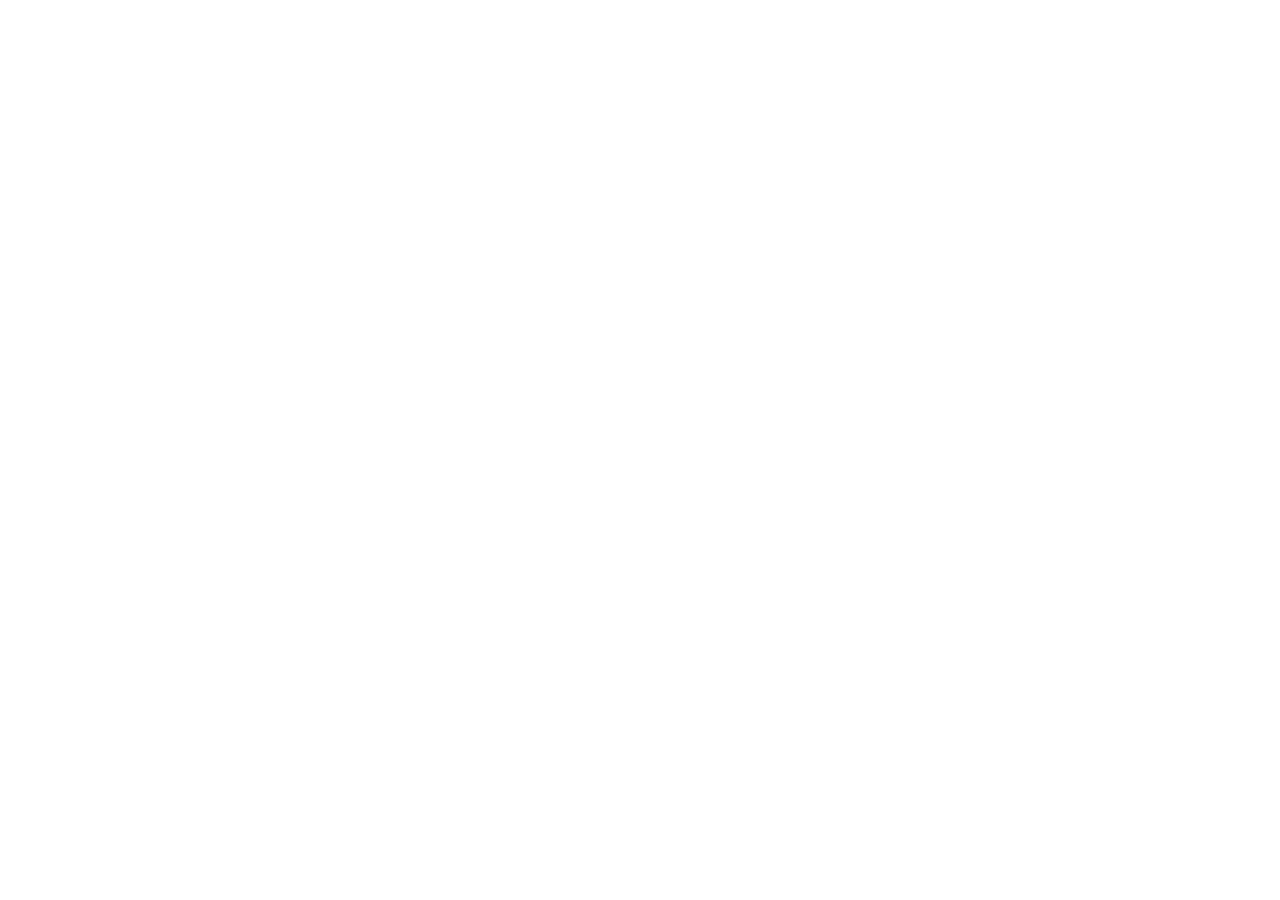
==== index.html @ ba44f921 "Initial Commit" ====
<!doctype html>
<html lang="en" class="scroll-smooth">
  <head>
    <meta charset="UTF-8" />
    <link rel="icon" type="image/svg+xml" href="/favicon.ico" />
    <meta name="viewport" content="width=device-width, initial-scale=1.0" />
    <title>Tux Studio</title>
  </head>
  <body>
    <div id="root"></div>
    <script type="module" src="/src/main.jsx"></script>
  </body>
</html>
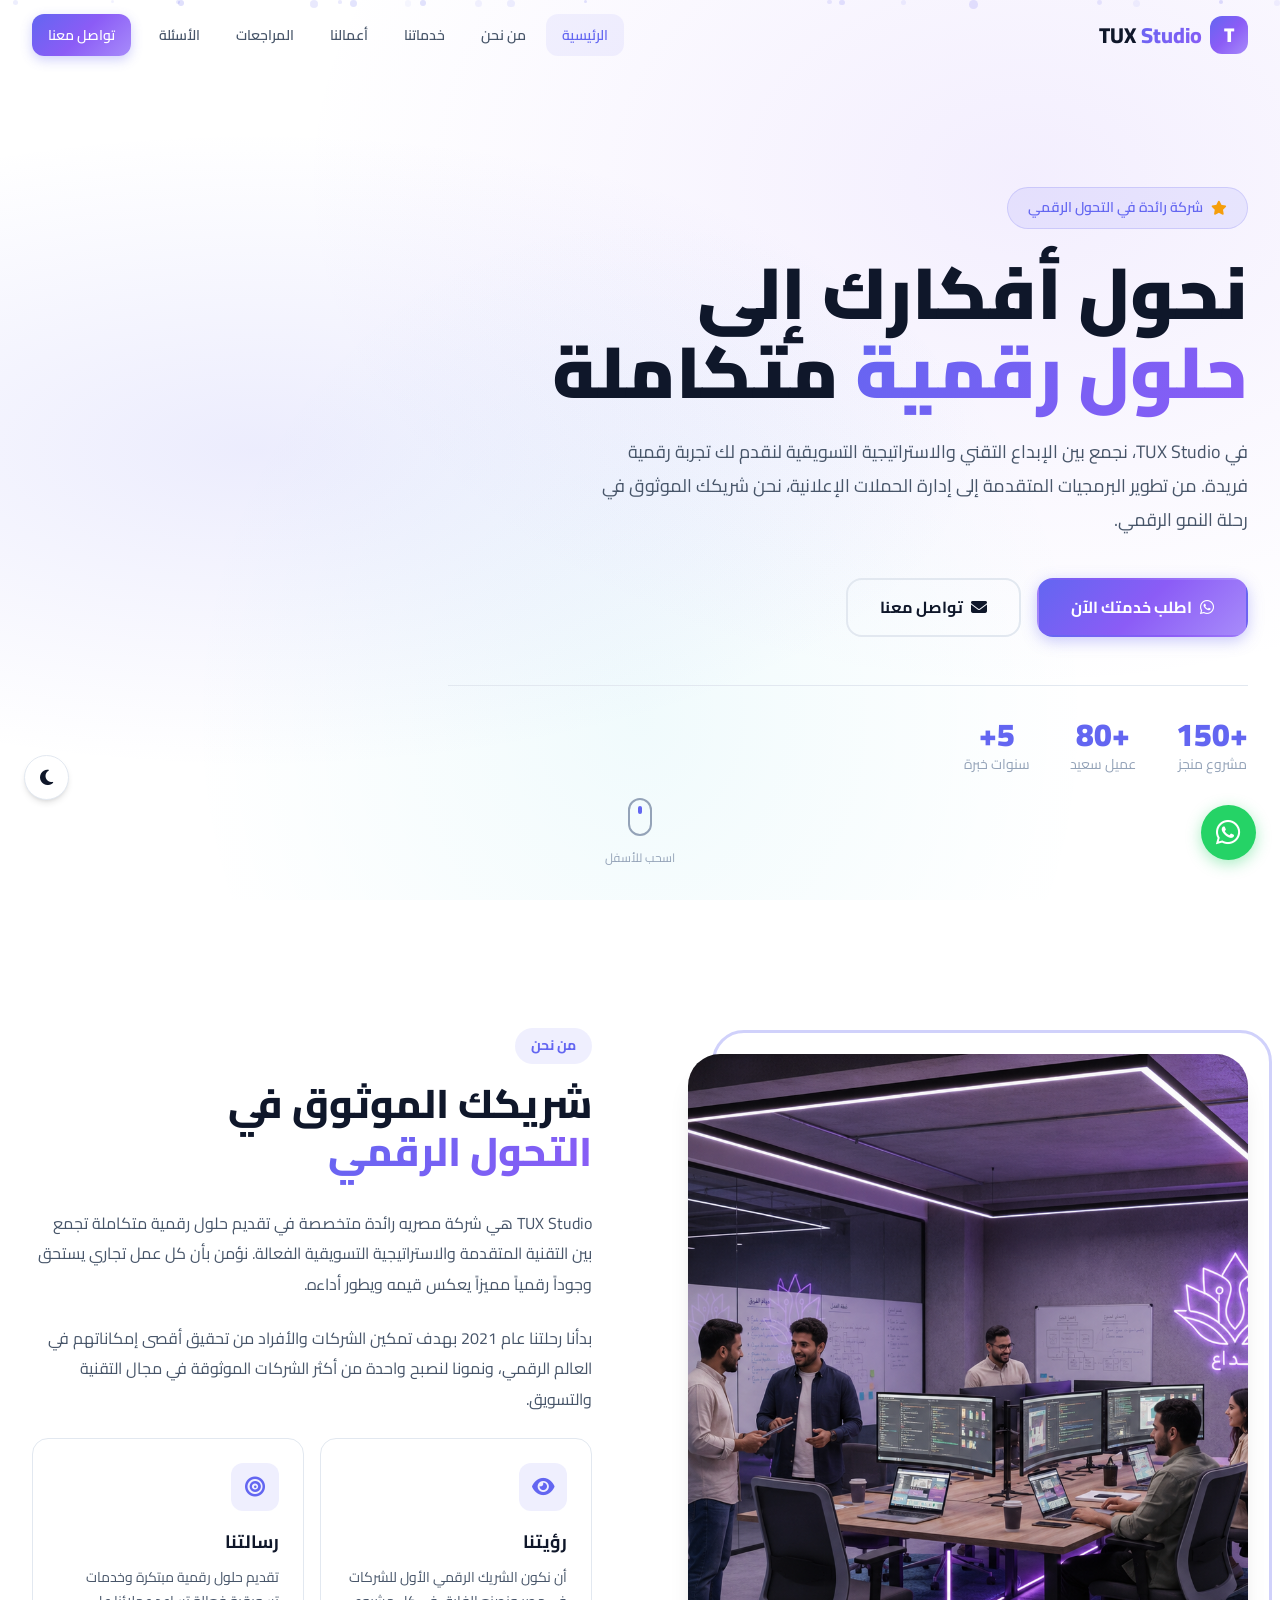
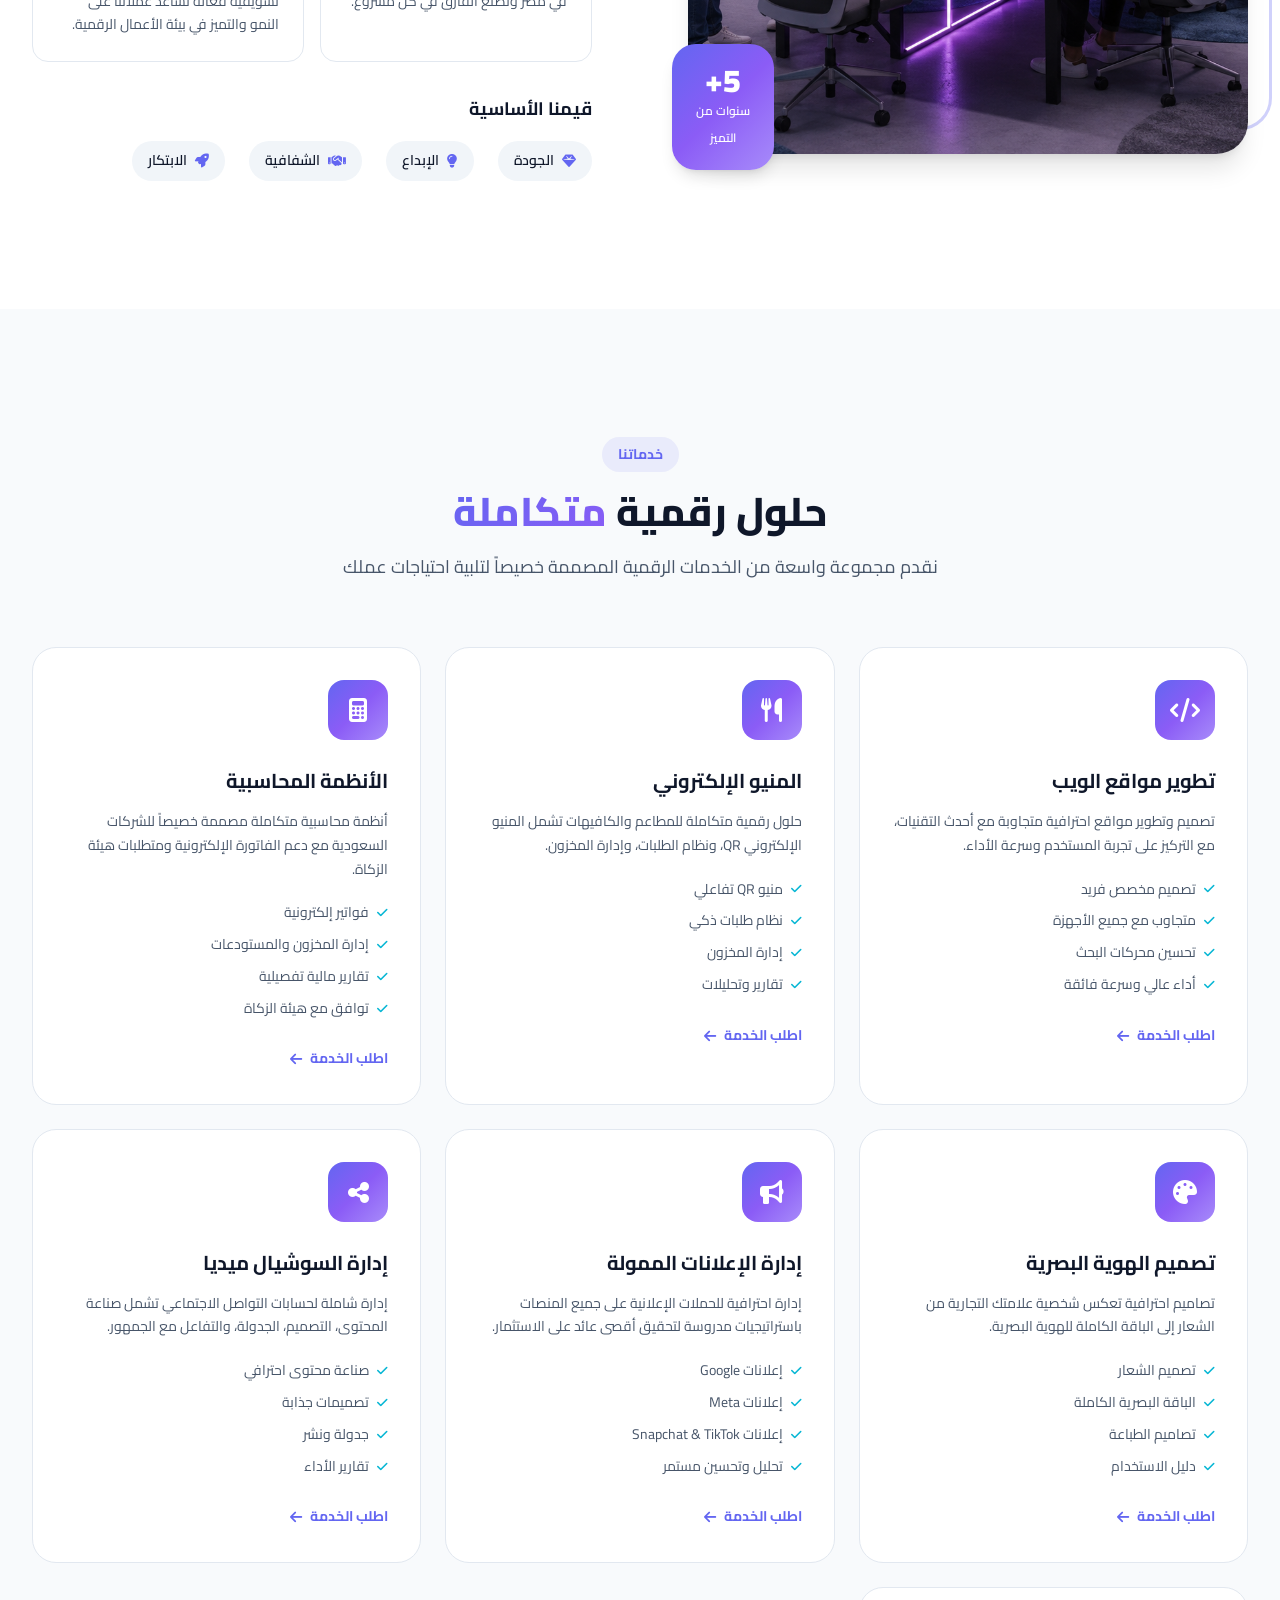
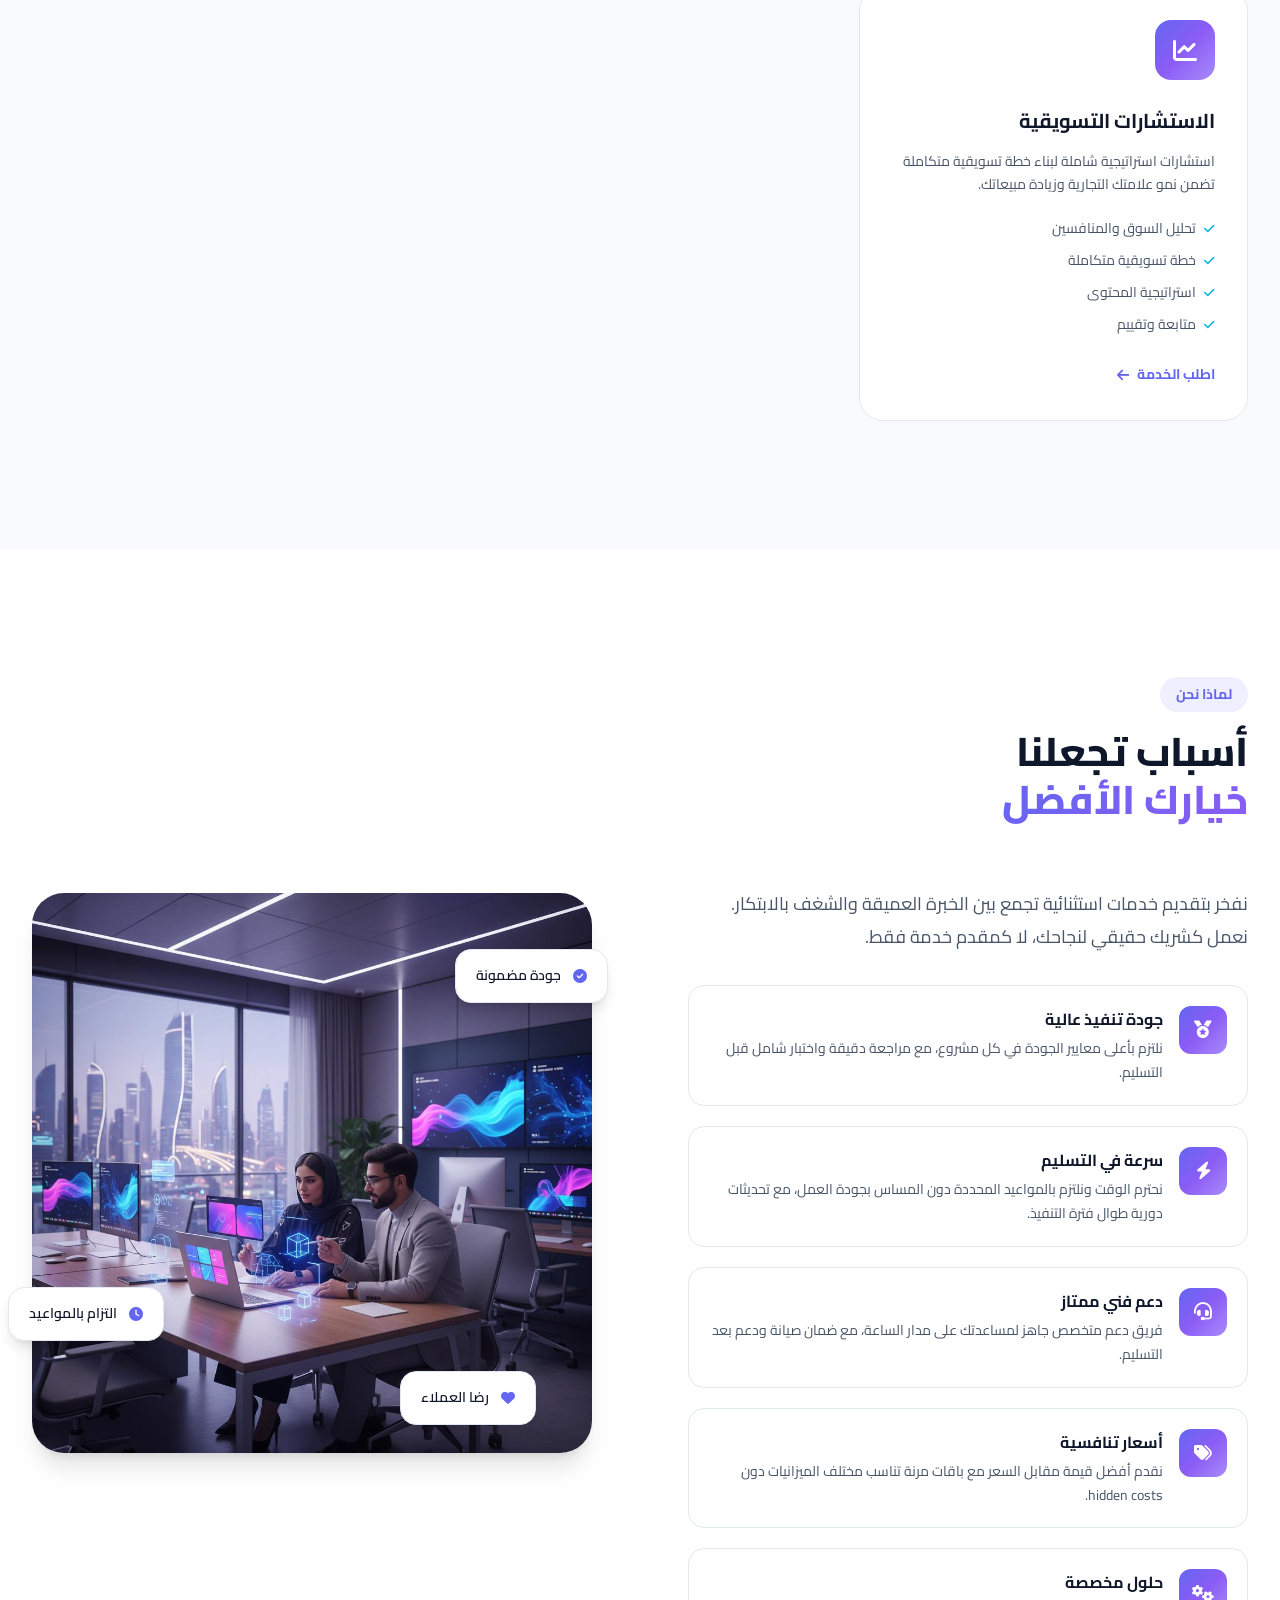
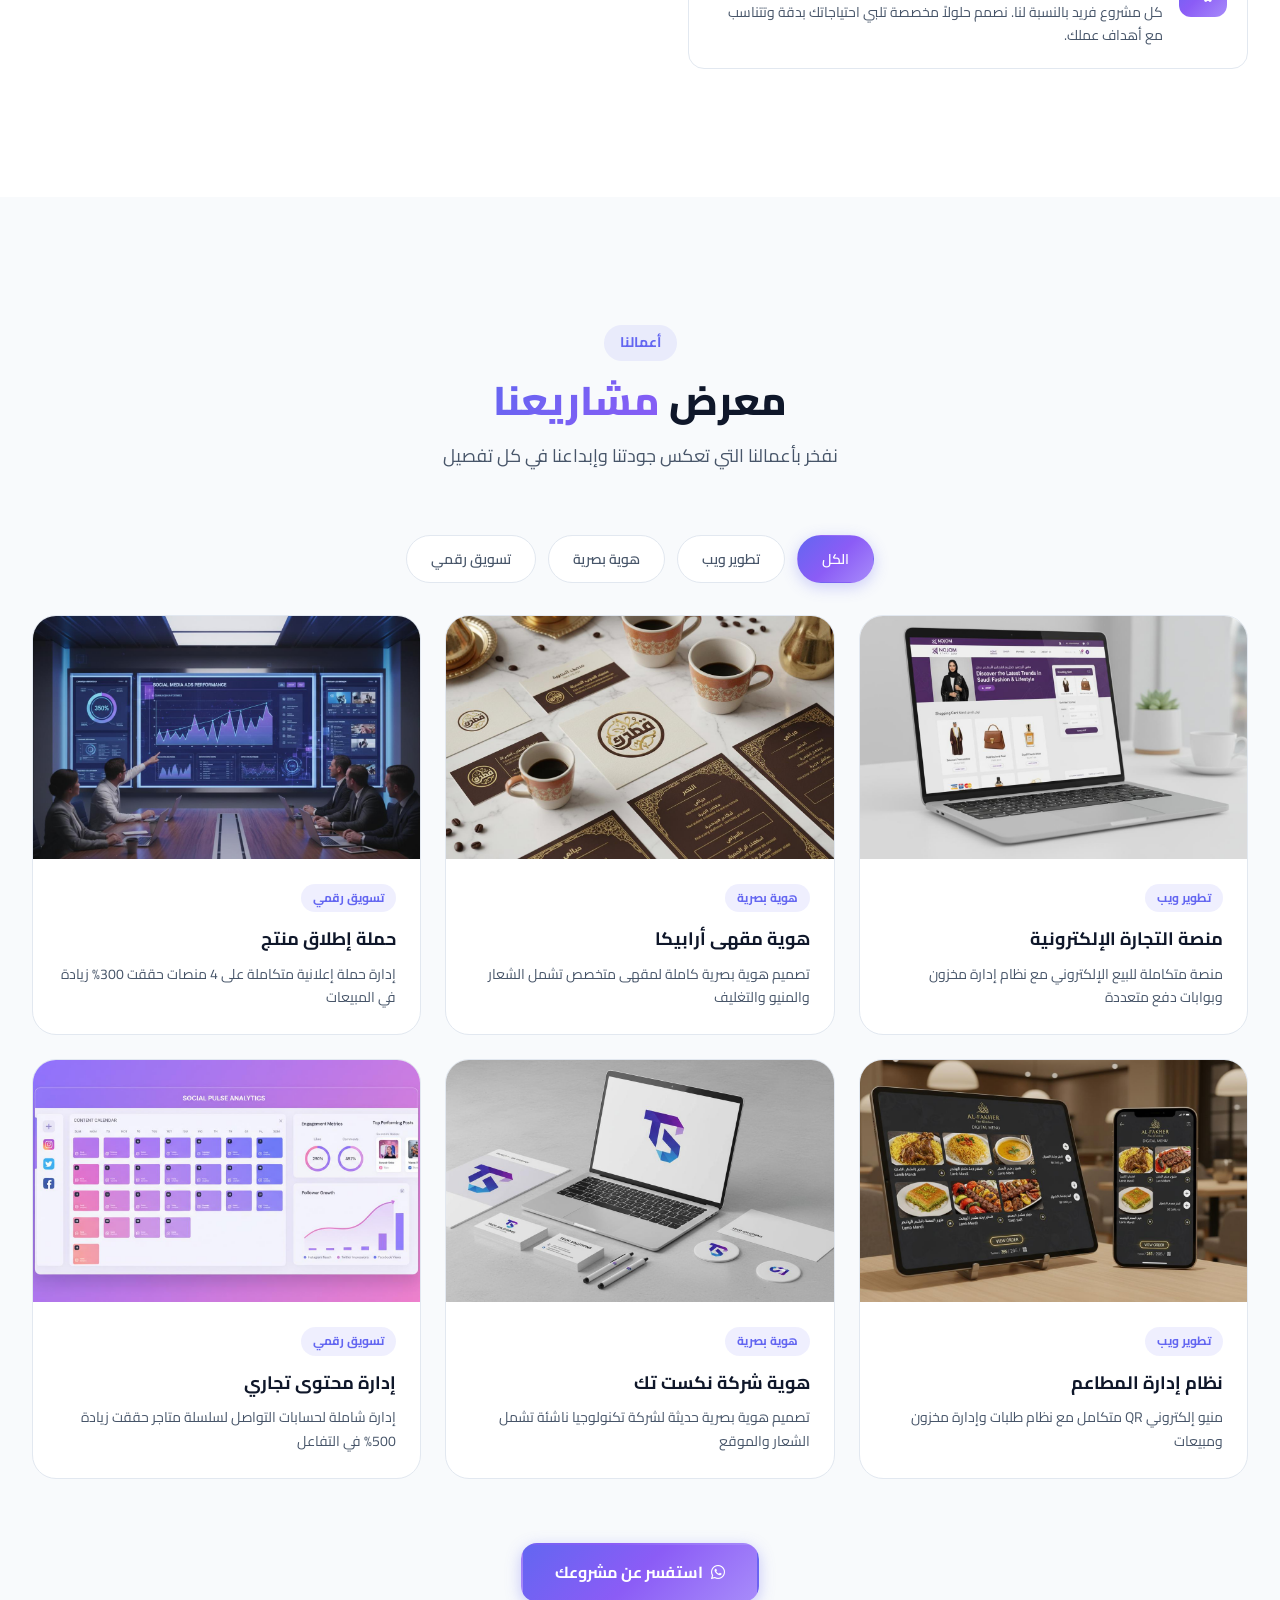
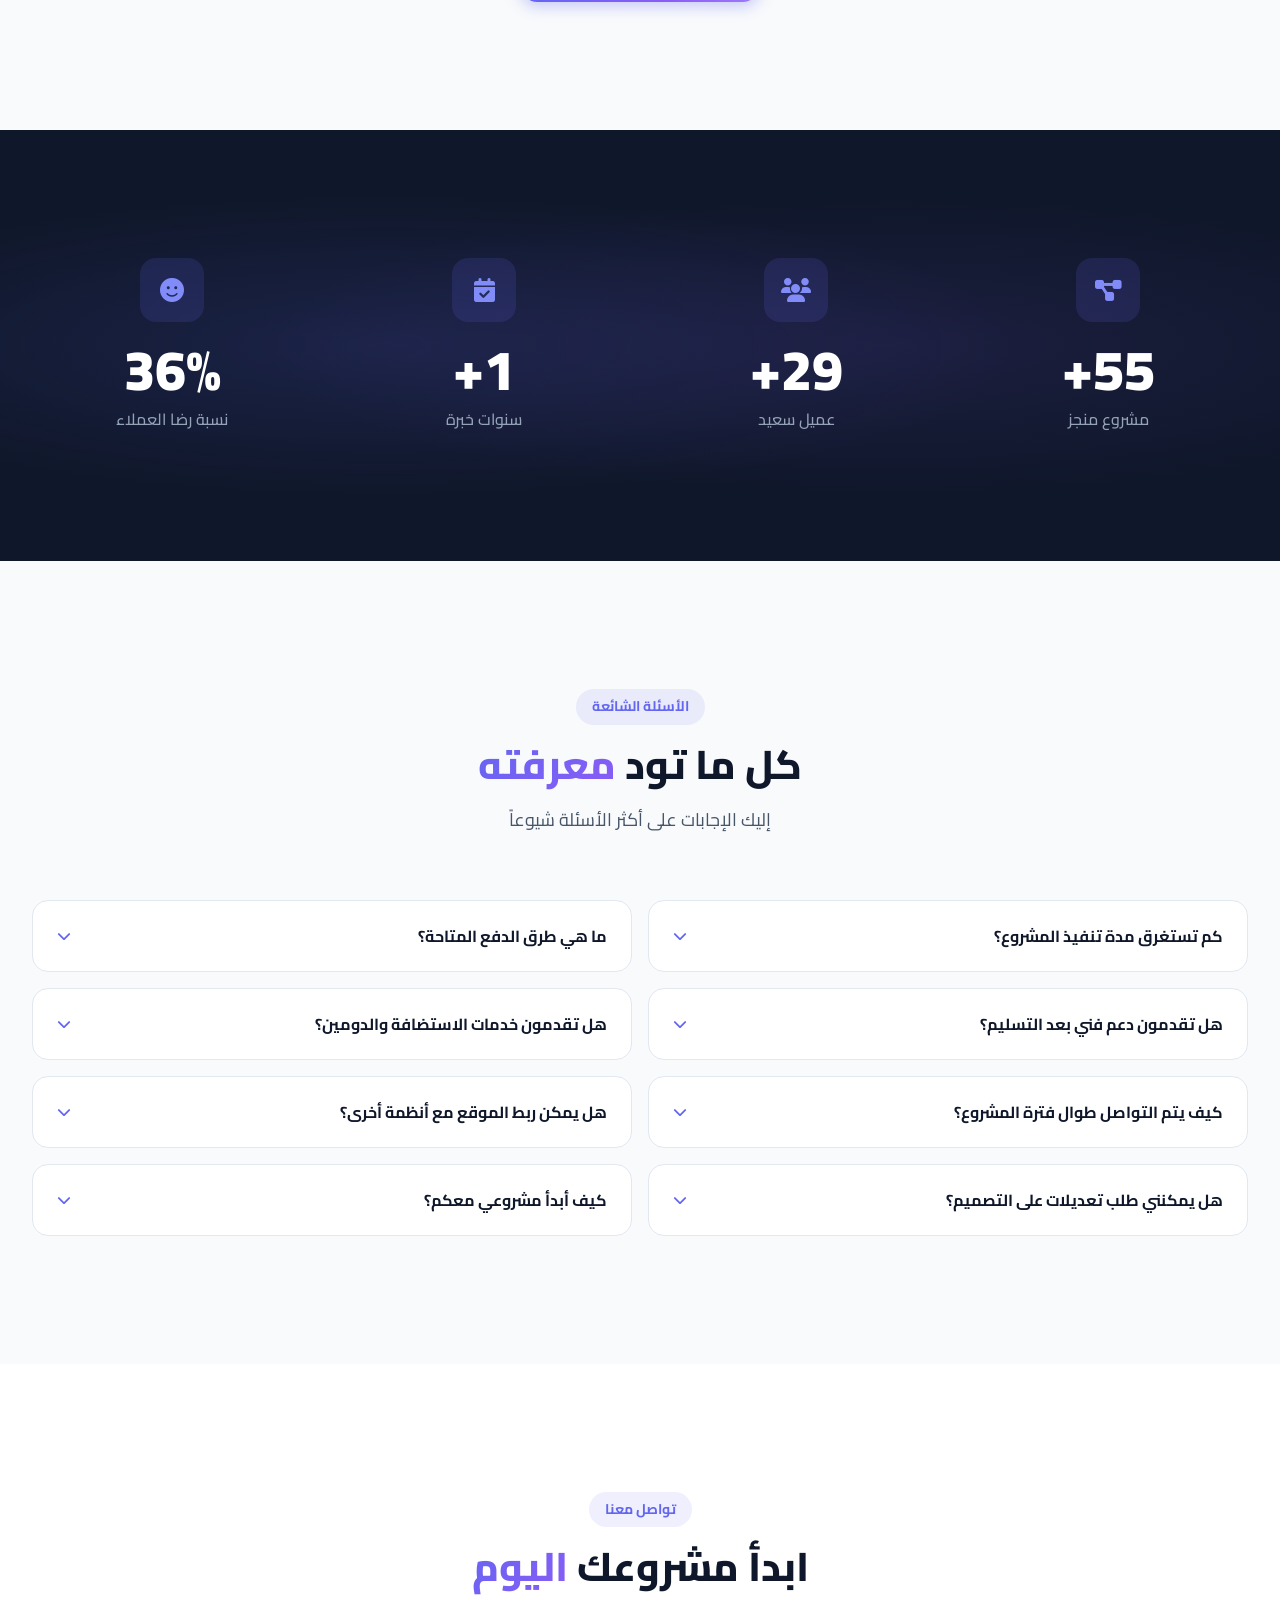
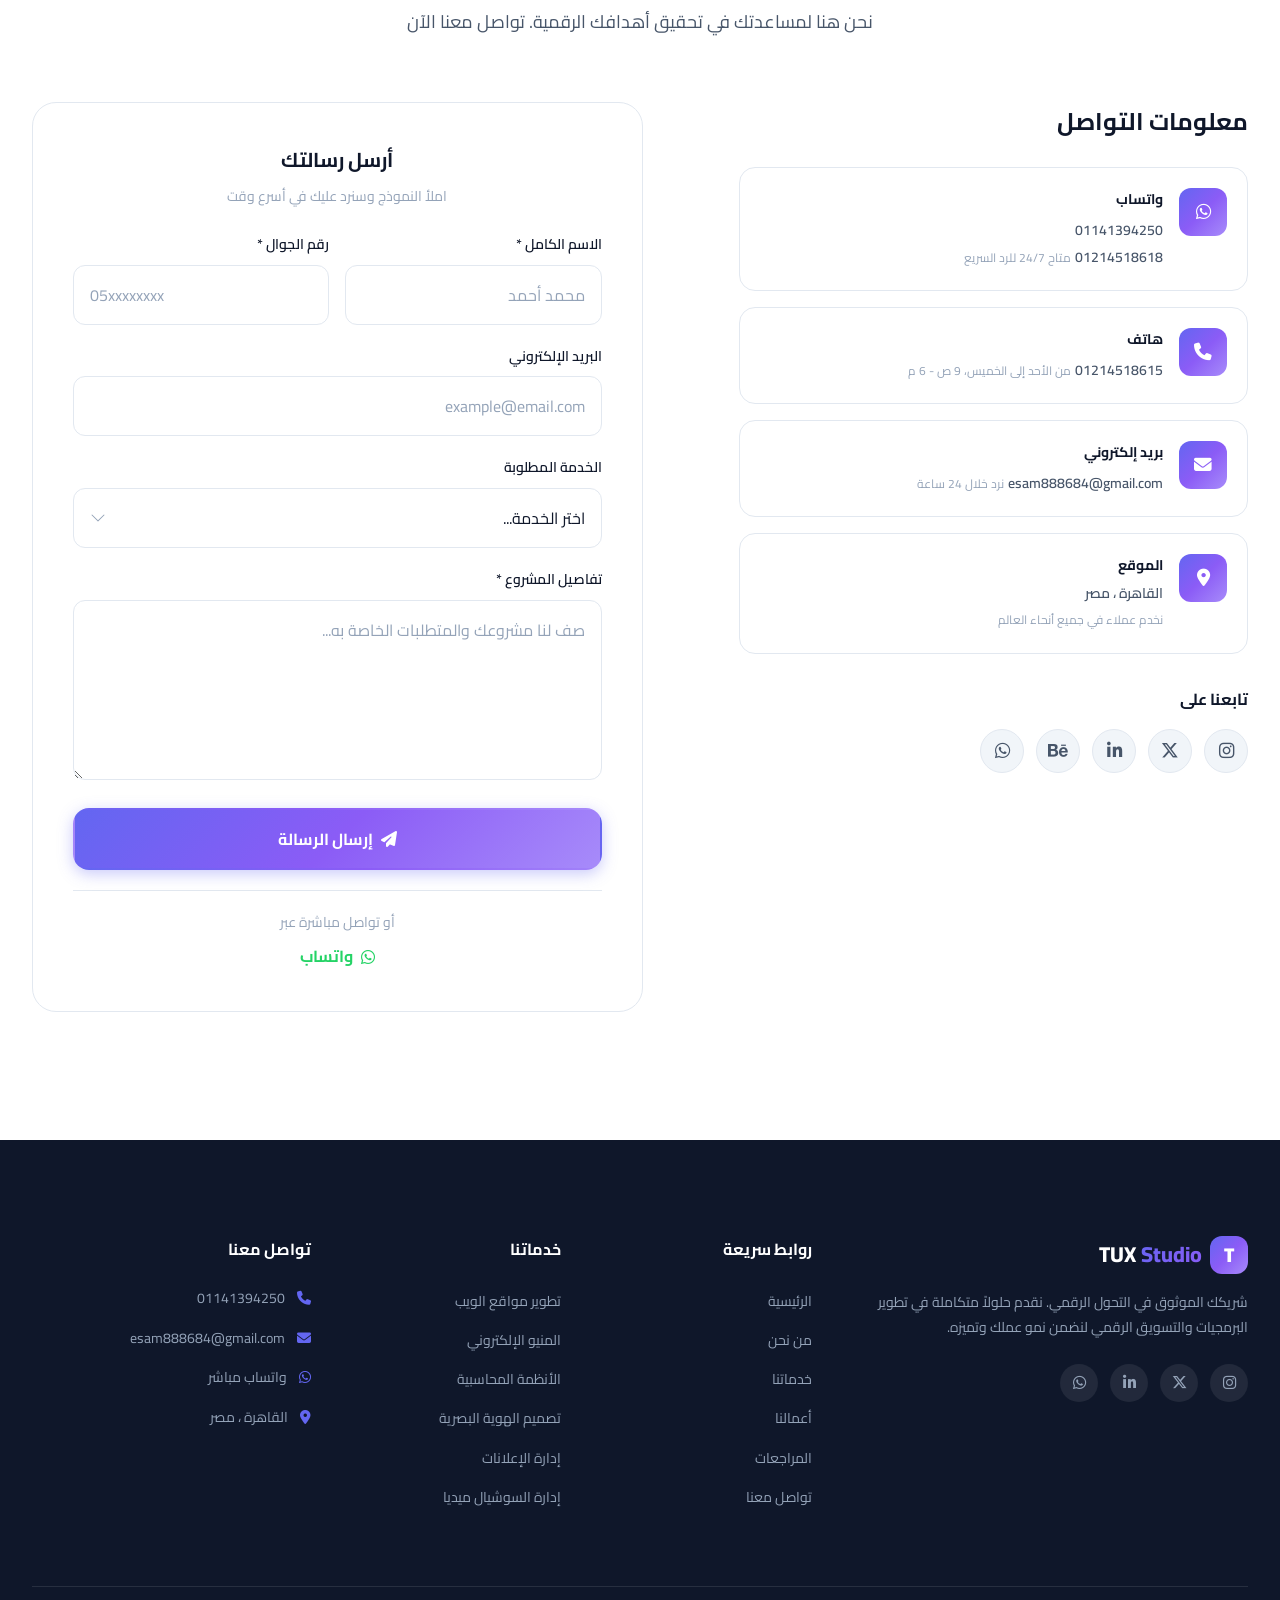
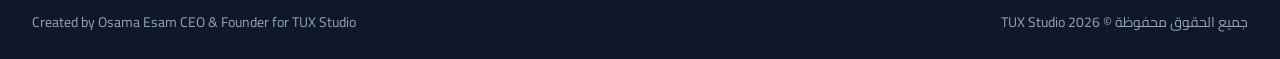
==== commit de6d043e: "Add files via upload" ====
--- a/index.html
+++ b/index.html
@@ -1,13 +1,1059 @@
-<!doctype html>
-<html lang="en" class="scroll-smooth">
-  <head>
-    <meta charset="UTF-8" />
-    <link rel="icon" type="image/svg+xml" href="/favicon.ico" />
-    <meta name="viewport" content="width=device-width, initial-scale=1.0" />
-    <title>Tux Studio</title>
-  </head>
-  <body>
-    <div id="root"></div>
-    <script type="module" src="/src/main.jsx"></script>
-  </body>
+<!DOCTYPE html>
+<html lang="ar" dir="rtl">
+<head>
+    <!-- ==================== META TAGS ==================== -->
+    <meta charset="UTF-8">
+    <meta name="viewport" content="width=device-width, initial-scale=1.0">
+    <meta name="description" content="TUX Studio - شركة رائدة في تطوير البرمجيات والتسويق الرقمي. نقدم حلولاً متكاملة من تطوير المواقع والأنظمة إلى التسويق وإدارة المحتوى.">
+    <meta name="keywords" content="تطوير مواقع, تسويق رقمي, هوية بصرية, أنظمة محاسبية, منيو إلكتروني, إدارة إعلانات, سوشيال ميديا">
+    <meta name="author" content="TUX Studio">
+    <meta name="theme-color" content="#6366f1">
+
+    <!-- Open Graph / Social Media -->
+    <meta property="og:type" content="website">
+    <meta property="og:url" content="https://tuxstudio.com">
+    <meta property="og:title" content="TUX Studio | حلول رقمية متكاملة">
+    <meta property="og:description" content="شريكك الموثوق في التحول الرقمي - تطوير برمجيات وتسويق رقمي">
+    <meta property="og:image" content="./assets/og-image.jpg">
+
+    <!-- Twitter Card -->
+    <meta name="twitter:card" content="summary_large_image">
+    <meta name="twitter:title" content="TUX Studio | حلول رقمية متكاملة">
+    <meta name="twitter:description" content="شريكك الموثوق في التحول الرقمي">
+
+    <!-- Title -->
+    <title>TUX Studio | حلول رقمية متكاملة</title>
+
+    <!-- Favicon -->
+    <link rel="icon" type="image/svg+xml" href="./assets/favicon.svg">
+
+    <!-- Google Fonts: Cairo -->
+    <link rel="preconnect" href="https://fonts.googleapis.com">
+    <link rel="preconnect" href="https://fonts.gstatic.com" crossorigin>
+    <link href="https://fonts.googleapis.com/css2?family=Cairo:wght@300;400;500;600;700;800;900&display=swap" rel="stylesheet">
+
+    <!-- Font Awesome Icons -->
+    <link rel="stylesheet" href="https://cdnjs.cloudflare.com/ajax/libs/font-awesome/6.5.1/css/all.min.css">
+
+    <!-- Main Stylesheet -->
+    <link rel="stylesheet" href="./css/style.css">
+</head>
+<body>
+    <!-- ==================== LOADING SCREEN ==================== -->
+    <div class="loading-screen" id="loadingScreen">
+        <div class="loading-content">
+            <div class="loading-logo">
+                <svg viewBox="0 0 100 100" class="loading-svg">
+                    <circle cx="50" cy="50" r="45" class="loading-circle loading-circle-bg"/>
+                    <circle cx="50" cy="50" r="45" class="loading-circle loading-circle-progress"/>
+                    <text x="50" y="58" text-anchor="middle" class="loading-text">T</text>
+                </svg>
+            </div>
+            <div class="loading-bar">
+                <div class="loading-bar-fill" id="loadingBarFill"></div>
+            </div>
+            <p class="loading-status" id="loadingStatus">جاري التحميل...</p>
+        </div>
+    </div>
+
+    <!-- ==================== DARK MODE TOGGLE ==================== -->
+    <button class="dark-mode-toggle" id="darkModeToggle" aria-label="تبديل الوضع الليلي">
+        <i class="fas fa-moon" id="darkModeIcon"></i>
+    </button>
+
+    <!-- ==================== BACK TO TOP BUTTON ==================== -->
+    <button class="back-to-top" id="backToTop" aria-label="العودة للأعلى">
+        <i class="fas fa-arrow-up"></i>
+    </button>
+
+    <!-- ==================== WHATSAPP FLOAT BUTTON ==================== -->
+    <a href="https://wa.me/message/SJIDZYU2V2MTK1" class="whatsapp-float" target="_blank" rel="noopener noreferrer" aria-label="تواصل عبر واتساب">
+        <i class="fab fa-whatsapp"></i>
+    </a>
+
+    <!-- ==================== NAVBAR ==================== -->
+    <nav class="navbar" id="navbar">
+        <div class="container nav-container">
+            <!-- Logo -->
+            <a href="#" class="nav-logo">
+                <span class="logo-icon">T</span>
+                <span class="logo-text">TUX<span class="logo-accent"> Studio</span></span>
+            </a>
+
+            <!-- Desktop Navigation -->
+            <ul class="nav-menu" id="navMenu">
+                <li><a href="#home" class="nav-link active">الرئيسية</a></li>
+                <li><a href="#about" class="nav-link">من نحن</a></li>
+                <li><a href="#services" class="nav-link">خدماتنا</a></li>
+                <li><a href="#portfolio" class="nav-link">أعمالنا</a></li>
+                <li><a href="./reviews.html" class="nav-link">المراجعات</a></li>
+                <li><a href="#faq" class="nav-link">الأسئلة</a></li>
+                <li><a href="#contact" class="nav-link nav-cta">تواصل معنا</a></li>
+            </ul>
+
+            <!-- Mobile Menu Button -->
+            <button class="mobile-toggle" id="mobileToggle" aria-label="فتح القائمة">
+                <span class="hamburger-line"></span>
+                <span class="hamburger-line"></span>
+                <span class="hamburger-line"></span>
+            </button>
+        </div>
+
+        <!-- Mobile Menu Overlay -->
+        <div class="mobile-menu" id="mobileMenu">
+            <ul class="mobile-nav-list">
+                <li><a href="#home" class="mobile-nav-link">الرئيسية</a></li>
+                <li><a href="#about" class="mobile-nav-link">من نحن</a></li>
+                <li><a href="#services" class="mobile-nav-link">خدماتنا</a></li>
+                <li><a href="#portfolio" class="mobile-nav-link">أعمالنا</a></li>
+                <li><a href="./reviews.html" class="mobile-nav-link">المراجعات</a></li>
+                <li><a href="#statistics" class="mobile-nav-link">إحصائياتنا</a></li>
+                <li><a href="#faq" class="mobile-nav-link">الأسئلة الشائعة</a></li>
+                <li><a href="#contact" class="mobile-nav-link mobile-cta">تواصل معنا</a></li>
+            </ul>
+            <div class="mobile-social">
+                <a href="#" aria-label="Instagram"><i class="fab fa-instagram"></i></a>
+                <a href="#" aria-label="Twitter"><i class="fab fa-x-twitter"></i></a>
+                <a href="#" aria-label="LinkedIn"><i class="fab fa-linkedin-in"></i></a>
+                <a href="https://wa.me/966501234567" aria-label="WhatsApp"><i class="fab fa-whatsapp"></i></a>
+            </div>
+        </div>
+    </nav>
+
+    <!-- ==================== HERO SECTION ==================== -->
+    <section class="hero" id="home">
+        <div class="hero-bg">
+            <div class="hero-particles" id="heroParticles"></div>
+            <div class="hero-gradient"></div>
+        </div>
+        <div class="container">
+            <div class="hero-content">
+                <div class="hero-badge" data-reveal>
+                    <i class="fas fa-star"></i>
+                    <span>شركة رائدة في التحول الرقمي</span>
+                </div>
+                <h1 class="hero-title" data-reveal>
+                    نحول أفكارك إلى<br>
+                    <span class="gradient-text">حلول رقمية</span> متكاملة
+                </h1>
+                <p class="hero-description" data-reveal>
+                    في TUX Studio، نجمع بين الإبداع التقني والاستراتيجية التسويقية لنقدم لك تجربة رقمية فريدة. 
+                    من تطوير البرمجيات المتقدمة إلى إدارة الحملات الإعلانية، نحن شريكك الموثوق في رحلة النمو الرقمي.
+                </p>
+                <div class="hero-buttons" data-reveal>
+                    <a href="https://wa.me/message/SJIDZYU2V2MTK1" class="btn btn-primary" target="_blank">
+                        <i class="fab fa-whatsapp"></i>
+                        اطلب خدمتك الآن
+                    </a>
+                    <a href="#contact" class="btn btn-outline">
+                        <i class="fas fa-envelope"></i>
+                        تواصل معنا
+                    </a>
+                </div>
+                <div class="hero-stats" data-reveal>
+                    <div class="hero-stat-item">
+                        <span class="hero-stat-number">+150</span>
+                        <span class="hero-stat-label">مشروع منجز</span>
+                    </div>
+                    <div class="hero-stat-item">
+                        <span class="hero-stat-number">+80</span>
+                        <span class="hero-stat-label">عميل سعيد</span>
+                    </div>
+                    <div class="hero-stat-item">
+                        <span class="hero-stat-number">5+</span>
+                        <span class="hero-stat-label">سنوات خبرة</span>
+                    </div>
+                </div>
+            </div>
+        </div>
+        <div class="hero-scroll">
+            <div class="scroll-indicator">
+                <div class="scroll-mouse">
+                    <div class="scroll-wheel"></div>
+                </div>
+                <span>اسحب للأسفل</span>
+            </div>
+        </div>
+    </section>
+
+    <!-- ==================== ABOUT SECTION ==================== -->
+    <section class="about section" id="about">
+        <div class="container">
+            <div class="about-grid">
+                <div class="about-image" data-reveal>
+                    <div class="about-image-wrapper">
+                        <img src="./images/about-team.png" alt="فريق TUX Studio" loading="lazy">
+                        <div class="about-image-badge">
+                            <span class="badge-number">5+</span>
+                            <span class="badge-text">سنوات من<br>التميز</span>
+                        </div>
+                        <div class="about-image-decoration"></div>
+                    </div>
+                </div>
+                <div class="about-content">
+                    <div class="section-header" data-reveal>
+                        <span class="section-tag">من نحن</span>
+                        <h2 class="section-title">شريكك الموثوق في<br><span class="gradient-text">التحول الرقمي</span></h2>
+                    </div>
+                    <p class="about-text" data-reveal>
+                        TUX Studio هي شركة مصريه رائدة متخصصة في تقديم حلول رقمية متكاملة تجمع بين التقنية المتقدمة والاستراتيجية التسويقية الفعالة. نؤمن بأن كل عمل تجاري يستحق وجوداً رقمياً مميزاً يعكس قيمه ويطور أداءه.
+                    </p>
+                    <p class="about-text" data-reveal>
+                        بدأنا رحلتنا عام 2021 بهدف تمكين الشركات والأفراد من تحقيق أقصى إمكاناتهم في العالم الرقمي، ونمونا لنصبح واحدة من أكثر الشركات الموثوقة في مجال التقنية والتسويق.
+                    </p>
+
+                    <!-- Vision & Mission -->
+                    <div class="about-cards">
+                        <div class="about-card" data-reveal>
+                            <div class="about-card-icon">
+                                <i class="fas fa-eye"></i>
+                            </div>
+                            <h3 class="about-card-title">رؤيتنا</h3>
+                            <p class="about-card-text">أن نكون الشريك الرقمي الأول للشركات في مصر ونصنع الفارق في كل مشروع.</p>
+                        </div>
+                        <div class="about-card" data-reveal>
+                            <div class="about-card-icon">
+                                <i class="fas fa-bullseye"></i>
+                            </div>
+                            <h3 class="about-card-title">رسالتنا</h3>
+                            <p class="about-card-text">تقديم حلول رقمية مبتكرة وخدمات تسويقية فعالة تساعد عملائنا على النمو والتميز في بيئة الأعمال الرقمية.</p>
+                        </div>
+                    </div>
+
+                    <div class="about-values" data-reveal>
+                        <h3 class="values-title">قيمنا الأساسية</h3>
+                        <div class="values-grid">
+                            <div class="value-item">
+                                <i class="fas fa-gem"></i>
+                                <span>الجودة</span>
+                            </div>
+                            <div class="value-item">
+                                <i class="fas fa-lightbulb"></i>
+                                <span>الإبداع</span>
+                            </div>
+                            <div class="value-item">
+                                <i class="fas fa-handshake"></i>
+                                <span>الشفافية</span>
+                            </div>
+                            <div class="value-item">
+                                <i class="fas fa-rocket"></i>
+                                <span>الابتكار</span>
+                            </div>
+                        </div>
+                    </div>
+                </div>
+            </div>
+        </div>
+    </section>
+
+    <!-- ==================== SERVICES SECTION ==================== -->
+    <section class="services section section-alt" id="services">
+        <div class="container">
+            <div class="section-header text-center" data-reveal>
+                <span class="section-tag">خدماتنا</span>
+                <h2 class="section-title">حلول رقمية <span class="gradient-text">متكاملة</span></h2>
+                <p class="section-subtitle">نقدم مجموعة واسعة من الخدمات الرقمية المصممة خصيصاً لتلبية احتياجات عملك</p>
+            </div>
+
+            <div class="services-grid">
+                <!-- Service 1: Web Development -->
+                <div class="service-card" data-reveal>
+                    <div class="service-card-inner">
+                        <div class="service-icon">
+                            <i class="fas fa-code"></i>
+                        </div>
+                        <h3 class="service-title">تطوير مواقع الويب</h3>
+                        <p class="service-description">تصميم وتطوير مواقع احترافية متجاوبة مع أحدث التقنيات، مع التركيز على تجربة المستخدم وسرعة الأداء.</p>
+                        <ul class="service-features">
+                            <li><i class="fas fa-check"></i>تصميم مخصص فريد</li>
+                            <li><i class="fas fa-check"></i>متجاوب مع جميع الأجهزة</li>
+                            <li><i class="fas fa-check"></i>تحسين محركات البحث</li>
+                            <li><i class="fas fa-check"></i>أداء عالي وسرعة فائقة</li>
+                        </ul>
+                        <a href="https://wa.me/message/SJIDZYU2V2MTK1?text=مرحباً، أرغب في الاستفسار عن خدمة تطوير مواقع الويب" class="service-link" target="_blank">
+                            اطلب الخدمة <i class="fas fa-arrow-left"></i>
+                        </a>
+                    </div>
+                </div>
+
+                <!-- Service 2: Digital Menu -->
+                <div class="service-card" data-reveal>
+                    <div class="service-card-inner">
+                        <div class="service-icon">
+                            <i class="fas fa-utensils"></i>
+                        </div>
+                        <h3 class="service-title">المنيو الإلكتروني</h3>
+                        <p class="service-description">حلول رقمية متكاملة للمطاعم والكافيهات تشمل المنيو الإلكتروني QR، ونظام الطلبات، وإدارة المخزون.</p>
+                        <ul class="service-features">
+                            <li><i class="fas fa-check"></i>منيو QR تفاعلي</li>
+                            <li><i class="fas fa-check"></i>نظام طلبات ذكي</li>
+                            <li><i class="fas fa-check"></i>إدارة المخزون</li>
+                            <li><i class="fas fa-check"></i>تقارير وتحليلات</li>
+                        </ul>
+                        <a href="https://wa.me/message/SJIDZYU2V2MTK1?text=مرحباً، أرغب في الاستفسار عن خدمة المنيو الإلكتروني" class="service-link" target="_blank">
+                            اطلب الخدمة <i class="fas fa-arrow-left"></i>
+                        </a>
+                    </div>
+                </div>
+
+                <!-- Service 3: Accounting Systems -->
+                <div class="service-card" data-reveal>
+                    <div class="service-card-inner">
+                        <div class="service-icon">
+                            <i class="fas fa-calculator"></i>
+                        </div>
+                        <h3 class="service-title">الأنظمة المحاسبية</h3>
+                        <p class="service-description">أنظمة محاسبية متكاملة مصممة خصيصاً للشركات السعودية مع دعم الفاتورة الإلكترونية ومتطلبات هيئة الزكاة.</p>
+                        <ul class="service-features">
+                            <li><i class="fas fa-check"></i>فواتير إلكترونية</li>
+                            <li><i class="fas fa-check"></i>إدارة المخزون والمستودعات</li>
+                            <li><i class="fas fa-check"></i>تقارير مالية تفصيلية</li>
+                            <li><i class="fas fa-check"></i>توافق مع هيئة الزكاة</li>
+                        </ul>
+                        <a href="https://wa.me/message/SJIDZYU2V2MTK1?text=مرحباً، أرغب في الاستفسار عن خدمة الأنظمة المحاسبية" class="service-link" target="_blank">
+                            اطلب الخدمة <i class="fas fa-arrow-left"></i>
+                        </a>
+                    </div>
+                </div>
+
+                <!-- Service 4: Visual Identity -->
+                <div class="service-card" data-reveal>
+                    <div class="service-card-inner">
+                        <div class="service-icon">
+                            <i class="fas fa-palette"></i>
+                        </div>
+                        <h3 class="service-title">تصميم الهوية البصرية</h3>
+                        <p class="service-description">تصاميم احترافية تعكس شخصية علامتك التجارية من الشعار إلى الباقة الكاملة للهوية البصرية.</p>
+                        <ul class="service-features">
+                            <li><i class="fas fa-check"></i>تصميم الشعار</li>
+                            <li><i class="fas fa-check"></i>الباقة البصرية الكاملة</li>
+                            <li><i class="fas fa-check"></i>تصاميم الطباعة</li>
+                            <li><i class="fas fa-check"></i>دليل الاستخدام</li>
+                        </ul>
+                        <a href="https://wa.me/message/SJIDZYU2V2MTK1?text=مرحباً، أرغب في الاستفسار عن خدمة تصميم الهوية البصرية" class="service-link" target="_blank">
+                            اطلب الخدمة <i class="fas fa-arrow-left"></i>
+                        </a>
+                    </div>
+                </div>
+
+                <!-- Service 5: Ad Management -->
+                <div class="service-card" data-reveal>
+                    <div class="service-card-inner">
+                        <div class="service-icon">
+                            <i class="fas fa-bullhorn"></i>
+                        </div>
+                        <h3 class="service-title">إدارة الإعلانات الممولة</h3>
+                        <p class="service-description">إدارة احترافية للحملات الإعلانية على جميع المنصات باستراتيجيات مدروسة لتحقيق أقصى عائد على الاستثمار.</p>
+                        <ul class="service-features">
+                            <li><i class="fas fa-check"></i>إعلانات Google</li>
+                            <li><i class="fas fa-check"></i>إعلانات Meta</li>
+                            <li><i class="fas fa-check"></i>إعلانات Snapchat & TikTok</li>
+                            <li><i class="fas fa-check"></i>تحليل وتحسين مستمر</li>
+                        </ul>
+                        <a href="https://wa.me/message/SJIDZYU2V2MTK1?text=مرحباً، أرغب في الاستفسار عن خدمة إدارة الإعلانات الممولة" class="service-link" target="_blank">
+                            اطلب الخدمة <i class="fas fa-arrow-left"></i>
+                        </a>
+                    </div>
+                </div>
+
+                <!-- Service 6: Social Media -->
+                <div class="service-card" data-reveal>
+                    <div class="service-card-inner">
+                        <div class="service-icon">
+                            <i class="fas fa-share-nodes"></i>
+                        </div>
+                        <h3 class="service-title">إدارة السوشيال ميديا</h3>
+                        <p class="service-description">إدارة شاملة لحسابات التواصل الاجتماعي تشمل صناعة المحتوى، التصميم، الجدولة، والتفاعل مع الجمهور.</p>
+                        <ul class="service-features">
+                            <li><i class="fas fa-check"></i>صناعة محتوى احترافي</li>
+                            <li><i class="fas fa-check"></i>تصميمات جذابة</li>
+                            <li><i class="fas fa-check"></i>جدولة ونشر</li>
+                            <li><i class="fas fa-check"></i>تقارير الأداء</li>
+                        </ul>
+                        <a href="https://wa.me/message/SJIDZYU2V2MTK1?text=مرحباً، أرغب في الاستفسار عن خدمة إدارة السوشيال ميديا" class="service-link" target="_blank">
+                            اطلب الخدمة <i class="fas fa-arrow-left"></i>
+                        </a>
+                    </div>
+                </div>
+
+                <!-- Service 7: Marketing Consulting -->
+                <div class="service-card" data-reveal>
+                    <div class="service-card-inner">
+                        <div class="service-icon">
+                            <i class="fas fa-chart-line"></i>
+                        </div>
+                        <h3 class="service-title">الاستشارات التسويقية</h3>
+                        <p class="service-description">استشارات استراتيجية شاملة لبناء خطة تسويقية متكاملة تضمن نمو علامتك التجارية وزيادة مبيعاتك.</p>
+                        <ul class="service-features">
+                            <li><i class="fas fa-check"></i>تحليل السوق والمنافسين</li>
+                            <li><i class="fas fa-check"></i>خطة تسويقية متكاملة</li>
+                            <li><i class="fas fa-check"></i>استراتيجية المحتوى</li>
+                            <li><i class="fas fa-check"></i>متابعة وتقييم</li>
+                        </ul>
+                        <a href="https://wa.me/message/SJIDZYU2V2MTK1?text=مرحباً، أرغب في الاستفسار عن خدمة الاستشارات التسويقية" class="service-link" target="_blank">
+                            اطلب الخدمة <i class="fas fa-arrow-left"></i>
+                        </a>
+                    </div>
+                </div>
+            </div>
+        </div>
+    </section>
+
+    <!-- ==================== WHY CHOOSE US SECTION ==================== -->
+    <section class="why-us section" id="why-us">
+        <div class="container">
+            <div class="why-us-grid">
+                <div class="why-us-content">
+                    <div class="section-header" data-reveal>
+                        <span class="section-tag">لماذا نحن</span>
+                        <h2 class="section-title">أسباب تجعلنا<br><span class="gradient-text">خيارك الأفضل</span></h2>
+                    </div>
+                    <p class="why-us-text" data-reveal>
+                        نفخر بتقديم خدمات استثنائية تجمع بين الخبرة العميقة والشغف بالابتكار. نعمل كشريك حقيقي لنجاحك، لا كمقدم خدمة فقط.
+                    </p>
+
+                    <div class="features-list">
+                        <div class="feature-item" data-reveal>
+                            <div class="feature-icon">
+                                <i class="fas fa-medal"></i>
+                            </div>
+                            <div class="feature-content">
+                                <h3>جودة تنفيذ عالية</h3>
+                                <p>نلتزم بأعلى معايير الجودة في كل مشروع، مع مراجعة دقيقة واختبار شامل قبل التسليم.</p>
+                            </div>
+                        </div>
+
+                        <div class="feature-item" data-reveal>
+                            <div class="feature-icon">
+                                <i class="fas fa-bolt"></i>
+                            </div>
+                            <div class="feature-content">
+                                <h3>سرعة في التسليم</h3>
+                                <p>نحترم الوقت ونلتزم بالمواعيد المحددة دون المساس بجودة العمل، مع تحديثات دورية طوال فترة التنفيذ.</p>
+                            </div>
+                        </div>
+
+                        <div class="feature-item" data-reveal>
+                            <div class="feature-icon">
+                                <i class="fas fa-headset"></i>
+                            </div>
+                            <div class="feature-content">
+                                <h3>دعم فني ممتاز</h3>
+                                <p>فريق دعم متخصص جاهز لمساعدتك على مدار الساعة، مع ضمان صيانة ودعم بعد التسليم.</p>
+                            </div>
+                        </div>
+
+                        <div class="feature-item" data-reveal>
+                            <div class="feature-icon">
+                                <i class="fas fa-tags"></i>
+                            </div>
+                            <div class="feature-content">
+                                <h3>أسعار تنافسية</h3>
+                                <p>نقدم أفضل قيمة مقابل السعر مع باقات مرنة تناسب مختلف الميزانيات دون hidden costs.</p>
+                            </div>
+                        </div>
+
+                        <div class="feature-item" data-reveal>
+                            <div class="feature-icon">
+                                <i class="fas fa-cogs"></i>
+                            </div>
+                            <div class="feature-content">
+                                <h3>حلول مخصصة</h3>
+                                <p>كل مشروع فريد بالنسبة لنا. نصمم حلولاً مخصصة تلبي احتياجاتك بدقة وتتناسب مع أهداف عملك.</p>
+                            </div>
+                        </div>
+                    </div>
+                </div>
+
+                <div class="why-us-image" data-reveal>
+                    <div class="why-us-image-wrapper">
+                        <img src="./images/why-us.jpg" alt="لماذا TUX Studio" loading="lazy">
+                        <div class="floating-card floating-card-1">
+                            <i class="fas fa-check-circle"></i>
+                            <span>جودة مضمونة</span>
+                        </div>
+                        <div class="floating-card floating-card-2">
+                            <i class="fas fa-clock"></i>
+                            <span>التزام بالمواعيد</span>
+                        </div>
+                        <div class="floating-card floating-card-3">
+                            <i class="fas fa-heart"></i>
+                            <span>رضا العملاء</span>
+                        </div>
+                    </div>
+                </div>
+            </div>
+        </div>
+    </section>
+
+    <!-- ==================== PORTFOLIO SECTION ==================== -->
+    <section class="portfolio section section-alt" id="portfolio">
+        <div class="container">
+            <div class="section-header text-center" data-reveal>
+                <span class="section-tag">أعمالنا</span>
+                <h2 class="section-title">معرض <span class="gradient-text">مشاريعنا</span></h2>
+                <p class="section-subtitle">نفخر بأعمالنا التي تعكس جودتنا وإبداعنا في كل تفصيل</p>
+            </div>
+
+            <!-- Portfolio Filter -->
+            <div class="portfolio-filter" data-reveal>
+                <button class="filter-btn active" data-filter="all">الكل</button>
+                <button class="filter-btn" data-filter="web">تطوير ويب</button>
+                <button class="filter-btn" data-filter="branding">هوية بصرية</button>
+                <button class="filter-btn" data-filter="marketing">تسويق رقمي</button>
+            </div>
+
+            <!-- Portfolio Grid -->
+            <div class="portfolio-grid">
+                <!-- Project 1 -->
+                <div class="portfolio-item" data-category="web" data-reveal>
+                    <div class="portfolio-card">
+                        <div class="portfolio-image">
+                            <img src="./images/portfolio-1.jpg" alt="منصة التجارة الإلكترونية" loading="lazy">
+                            <div class="portfolio-overlay">
+                                <div class="portfolio-actions">
+                                    <a href="#" class="portfolio-btn" aria-label="مشاهدة المشروع">
+                                        <i class="fas fa-external-link-alt"></i>
+                                    </a>
+                                    <a href="#" class="portfolio-btn" aria-label="تفاصيل المشروع">
+                                        <i class="fas fa-search"></i>
+                                    </a>
+                                </div>
+                            </div>
+                        </div>
+                        <div class="portfolio-info">
+                            <span class="portfolio-category">تطوير ويب</span>
+                            <h3 class="portfolio-title">منصة التجارة الإلكترونية</h3>
+                            <p class="portfolio-description">منصة متكاملة للبيع الإلكتروني مع نظام إدارة مخزون وبوابات دفع متعددة</p>
+                        </div>
+                    </div>
+                </div>
+
+                <!-- Project 2 -->
+                <div class="portfolio-item" data-category="branding" data-reveal>
+                    <div class="portfolio-card">
+                        <div class="portfolio-image">
+                            <img src="./images/portfolio-2.jpg" alt="هوية مقهى أرابيكا" loading="lazy">
+                            <div class="portfolio-overlay">
+                                <div class="portfolio-actions">
+                                    <a href="#" class="portfolio-btn" aria-label="مشاهدة المشروع">
+                                        <i class="fas fa-external-link-alt"></i>
+                                    </a>
+                                    <a href="#" class="portfolio-btn" aria-label="تفاصيل المشروع">
+                                        <i class="fas fa-search"></i>
+                                    </a>
+                                </div>
+                            </div>
+                        </div>
+                        <div class="portfolio-info">
+                            <span class="portfolio-category">هوية بصرية</span>
+                            <h3 class="portfolio-title">هوية مقهى أرابيكا</h3>
+                            <p class="portfolio-description">تصميم هوية بصرية كاملة لمقهى متخصص تشمل الشعار والمنيو والتغليف</p>
+                        </div>
+                    </div>
+                </div>
+
+                <!-- Project 3 -->
+                <div class="portfolio-item" data-category="marketing" data-reveal>
+                    <div class="portfolio-card">
+                        <div class="portfolio-image">
+                            <img src="./images/portfolio-3.jpg" alt="حملة تسويقية ناجحة" loading="lazy">
+                            <div class="portfolio-overlay">
+                                <div class="portfolio-actions">
+                                    <a href="#" class="portfolio-btn" aria-label="مشاهدة المشروع">
+                                        <i class="fas fa-external-link-alt"></i>
+                                    </a>
+                                    <a href="#" class="portfolio-btn" aria-label="تفاصيل المشروع">
+                                        <i class="fas fa-search"></i>
+                                    </a>
+                                </div>
+                            </div>
+                        </div>
+                        <div class="portfolio-info">
+                            <span class="portfolio-category">تسويق رقمي</span>
+                            <h3 class="portfolio-title">حملة إطلاق منتج</h3>
+                            <p class="portfolio-description">إدارة حملة إعلانية متكاملة على 4 منصات حققت 300% زيادة في المبيعات</p>
+                        </div>
+                    </div>
+                </div>
+
+                <!-- Project 4 -->
+                <div class="portfolio-item" data-category="web" data-reveal>
+                    <div class="portfolio-card">
+                        <div class="portfolio-image">
+                            <img src="./images/portfolio-4.jpg" alt="نظام إدارة المطاعم" loading="lazy">
+                            <div class="portfolio-overlay">
+                                <div class="portfolio-actions">
+                                    <a href="#" class="portfolio-btn" aria-label="مشاهدة المشروع">
+                                        <i class="fas fa-external-link-alt"></i>
+                                    </a>
+                                    <a href="#" class="portfolio-btn" aria-label="تفاصيل المشروع">
+                                        <i class="fas fa-search"></i>
+                                    </a>
+                                </div>
+                            </div>
+                        </div>
+                        <div class="portfolio-info">
+                            <span class="portfolio-category">تطوير ويب</span>
+                            <h3 class="portfolio-title">نظام إدارة المطاعم</h3>
+                            <p class="portfolio-description">منيو إلكتروني QR متكامل مع نظام طلبات وإدارة مخزون ومبيعات</p>
+                        </div>
+                    </div>
+                </div>
+
+                <!-- Project 5 -->
+                <div class="portfolio-item" data-category="branding" data-reveal>
+                    <div class="portfolio-card">
+                        <div class="portfolio-image">
+                            <img src="./images/portfolio-5.jpg" alt="هوية شركة تكنولوجيا" loading="lazy">
+                            <div class="portfolio-overlay">
+                                <div class="portfolio-actions">
+                                    <a href="#" class="portfolio-btn" aria-label="مشاهدة المشروع">
+                                        <i class="fas fa-external-link-alt"></i>
+                                    </a>
+                                    <a href="#" class="portfolio-btn" aria-label="تفاصيل المشروع">
+                                        <i class="fas fa-search"></i>
+                                    </a>
+                                </div>
+                            </div>
+                        </div>
+                        <div class="portfolio-info">
+                            <span class="portfolio-category">هوية بصرية</span>
+                            <h3 class="portfolio-title">هوية شركة نكست تك</h3>
+                            <p class="portfolio-description">تصميم هوية بصرية حديثة لشركة تكنولوجيا ناشئة تشمل الشعار والموقع</p>
+                        </div>
+                    </div>
+                </div>
+
+                <!-- Project 6 -->
+                <div class="portfolio-item" data-category="marketing" data-reveal>
+                    <div class="portfolio-card">
+                        <div class="portfolio-image">
+                            <img src="./images/portfolio-6.jpg" alt="إدارة حسابات سوشيال ميديا" loading="lazy">
+                            <div class="portfolio-overlay">
+                                <div class="portfolio-actions">
+                                    <a href="#" class="portfolio-btn" aria-label="مشاهدة المشروع">
+                                        <i class="fas fa-external-link-alt"></i>
+                                    </a>
+                                    <a href="#" class="portfolio-btn" aria-label="تفاصيل المشروع">
+                                        <i class="fas fa-search"></i>
+                                    </a>
+                                </div>
+                            </div>
+                        </div>
+                        <div class="portfolio-info">
+                            <span class="portfolio-category">تسويق رقمي</span>
+                            <h3 class="portfolio-title">إدارة محتوى تجاري</h3>
+                            <p class="portfolio-description">إدارة شاملة لحسابات التواصل لسلسلة متاجر حققت زيادة 500% في التفاعل</p>
+                        </div>
+                    </div>
+                </div>
+            </div>
+
+            <!-- View All Button -->
+            <div class="text-center" data-reveal>
+                <a href="https://wa.me/message/SJIDZYU2V2MTK1?text=مرحباً، أرغب في معرفة المزيد عن أعمالكم" class="btn btn-primary" target="_blank">
+                    <i class="fab fa-whatsapp"></i>
+                    استفسر عن مشروعك
+                </a>
+            </div>
+        </div>
+    </section>
+
+    <!-- ==================== STATISTICS SECTION ==================== -->
+    <section class="statistics section" id="statistics">
+        <div class="container">
+            <div class="stats-grid">
+                <div class="stat-item" data-reveal>
+                    <div class="stat-icon">
+                        <i class="fas fa-project-diagram"></i>
+                    </div>
+                    <div class="stat-number">
+                        <span class="counter" data-target="150">0</span>+
+                    </div>
+                    <div class="stat-label">مشروع منجز</div>
+                </div>
+
+                <div class="stat-item" data-reveal>
+                    <div class="stat-icon">
+                        <i class="fas fa-users"></i>
+                    </div>
+                    <div class="stat-number">
+                        <span class="counter" data-target="80">0</span>+
+                    </div>
+                    <div class="stat-label">عميل سعيد</div>
+                </div>
+
+                <div class="stat-item" data-reveal>
+                    <div class="stat-icon">
+                        <i class="fas fa-calendar-check"></i>
+                    </div>
+                    <div class="stat-number">
+                        <span class="counter" data-target="5">0</span>+
+                    </div>
+                    <div class="stat-label">سنوات خبرة</div>
+                </div>
+
+                <div class="stat-item" data-reveal>
+                    <div class="stat-icon">
+                        <i class="fas fa-smile"></i>
+                    </div>
+                    <div class="stat-number">
+                        <span class="counter" data-target="98">0</span>%
+                    </div>
+                    <div class="stat-label">نسبة رضا العملاء</div>
+                </div>
+            </div>
+        </div>
+    </section>
+
+    <!-- ==================== FAQ SECTION ==================== -->
+    <section class="faq section section-alt" id="faq">
+        <div class="container">
+            <div class="section-header text-center" data-reveal>
+                <span class="section-tag">الأسئلة الشائعة</span>
+                <h2 class="section-title">كل ما تود <span class="gradient-text">معرفته</span></h2>
+                <p class="section-subtitle">إليك الإجابات على أكثر الأسئلة شيوعاً</p>
+            </div>
+
+            <div class="faq-grid">
+                <div class="faq-column">
+                    <!-- FAQ Item 1 -->
+                    <div class="faq-item" data-reveal>
+                        <button class="faq-question">
+                            <span>كم تستغرق مدة تنفيذ المشروع؟</span>
+                            <i class="fas fa-chevron-down"></i>
+                        </button>
+                        <div class="faq-answer">
+                            <div class="faq-answer-content">
+                                <p>مدة التنفيذ تختلف حسب حجم وتعقيد المشروع. عادةً ما تستغرق مواقع الويب من 2 إلى 6 أسابيع، بينما المشاريع الأكبر قد تستغرق 2-3 أشهر. نقدم جدولاً زمنياً مفصلاً قبل بدء العمل ونلتزم به.</p>
+                            </div>
+                        </div>
+                    </div>
+
+                    <!-- FAQ Item 2 -->
+                    <div class="faq-item" data-reveal>
+                        <button class="faq-question">
+                            <span>هل تقدمون دعم فني بعد التسليم؟</span>
+                            <i class="fas fa-chevron-down"></i>
+                        </button>
+                        <div class="faq-answer">
+                            <div class="faq-answer-content">
+                                <p>نعم، نقدم ضمان شامل لمدة 3 أشهر على جميع مشاريعنا تشمل إصلاح أي أخطاء برمجية مجاناً. كما نوفر باقات صيانة شهرية لمن يرغب في دعم مستمر وتحديثات دورية.</p>
+                            </div>
+                        </div>
+                    </div>
+
+                    <!-- FAQ Item 3 -->
+                    <div class="faq-item" data-reveal>
+                        <button class="faq-question">
+                            <span>كيف يتم التواصل طوال فترة المشروع؟</span>
+                            <i class="fas fa-chevron-down"></i>
+                        </button>
+                        <div class="faq-answer">
+                            <div class="faq-answer-content">
+                                <p>نوفر قناة تواصل مباشرة مع مدير المشروع الخاص بك عبر واتساب أو Slack. كما نحدثك بشكل أسبوعي عن تقدم العمل ونعقد اجتماعات مراجعة في مراحل Milestones الرئيسية.</p>
+                            </div>
+                        </div>
+                    </div>
+
+                    <!-- FAQ Item 4 -->
+                    <div class="faq-item" data-reveal>
+                        <button class="faq-question">
+                            <span>هل يمكنني طلب تعديلات على التصميم؟</span>
+                            <i class="fas fa-chevron-down"></i>
+                        </button>
+                        <div class="faq-answer">
+                            <div class="faq-answer-content">
+                                <p>بالتأكيد! نقدم 3 جولات تعديلات مجانية على التصميم لتضمن رضاك التام. نبدأ ب wireframe ثم mockup قبل التنفيذ النهائي لنضمن توافق الرؤية من البداية.</p>
+                            </div>
+                        </div>
+                    </div>
+                </div>
+
+                <div class="faq-column">
+                    <!-- FAQ Item 5 -->
+                    <div class="faq-item" data-reveal>
+                        <button class="faq-question">
+                            <span>ما هي طرق الدفع المتاحة؟</span>
+                            <i class="fas fa-chevron-down"></i>
+                        </button>
+                        <div class="faq-answer">
+                            <div class="faq-answer-content">
+                                <p>نقبل التحويل البنكي، مدى، Apple Pay، وبطاقات الائتمان. عادةً يتم تقسيم الدفع على دفعات: 50% عند الاتفاق، 25% عند المرحلة النصفية، و25% عند التسليم النهائي.</p>
+                            </div>
+                        </div>
+                    </div>
+
+                    <!-- FAQ Item 6 -->
+                    <div class="faq-item" data-reveal>
+                        <button class="faq-question">
+                            <span>هل تقدمون خدمات الاستضافة والدومين؟</span>
+                            <i class="fas fa-chevron-down"></i>
+                        </button>
+                        <div class="faq-answer">
+                            <div class="faq-answer-content">
+                                <p>نعم، نوفر خدمات استضافة آمنة وعالية الأداء على خوادم سحابية موثوقة. كما نساعدك في حجز الدومين وإعداده. يمكنك أيضاً استضافة الموقع على استضافتك الخاصة إن أردت.</p>
+                            </div>
+                        </div>
+                    </div>
+
+                    <!-- FAQ Item 7 -->
+                    <div class="faq-item" data-reveal>
+                        <button class="faq-question">
+                            <span>هل يمكن ربط الموقع مع أنظمة أخرى؟</span>
+                            <i class="fas fa-chevron-down"></i>
+                        </button>
+                        <div class="faq-answer">
+                            <div class="faq-answer-content">
+                                <p>نعم، نحن متخصصون في ربط المواقع والأنظمة مع مختلف المنصات مثل Zapier، CRMs، بوابات الدفع، أنظمة المحاسبة، ومنصات التواصل الاجتماعي. نصمم APIs مخصصة حسب احتياجك.</p>
+                            </div>
+                        </div>
+                    </div>
+
+                    <!-- FAQ Item 8 -->
+                    <div class="faq-item" data-reveal>
+                        <button class="faq-question">
+                            <span>كيف أبدأ مشروعي معكم؟</span>
+                            <i class="fas fa-chevron-down"></i>
+                        </button>
+                        <div class="faq-answer">
+                            <div class="faq-answer-content">
+                                <p>ببساطة تواصل معنا عبر واتساب أو نموذج التواصل، وسيقوم فريقنا بتحديد موعد استشارة مجانية خلال 24 ساعة. سنناقش احتياجاتك ونقدم لك عرضاً مفصلاً مناسباً لميزانيتك.</p>
+                            </div>
+                        </div>
+                    </div>
+                </div>
+            </div>
+        </div>
+    </section>
+
+    <!-- ==================== CONTACT SECTION ==================== -->
+    <section class="contact section" id="contact">
+        <div class="container">
+            <div class="section-header text-center" data-reveal>
+                <span class="section-tag">تواصل معنا</span>
+                <h2 class="section-title">ابدأ مشروعك <span class="gradient-text">اليوم</span></h2>
+                <p class="section-subtitle">نحن هنا لمساعدتك في تحقيق أهدافك الرقمية. تواصل معنا الآن</p>
+            </div>
+
+            <div class="contact-grid">
+                <div class="contact-info" data-reveal>
+                    <h3 class="contact-info-title">معلومات التواصل</h3>
+
+                    <div class="contact-cards">
+                        <div class="contact-card">
+                            <div class="contact-card-icon">
+                                <i class="fab fa-whatsapp"></i>
+                            </div>
+                            <div class="contact-card-content">
+                                <h4>واتساب</h4>
+                                <a href="https://wa.me/message/SJIDZYU2V2MTK1" target="_blank">01141394250</a>
+                                <br>
+                                <a href="https://wa.me/message/SJIDZYU2V2MTK1" target="_blank">01214518618</a>
+                                <span>متاح 24/7 للرد السريع</span>
+                            </div>
+                        </div>
+
+                        <div class="contact-card">
+                            <div class="contact-card-icon">
+                                <i class="fas fa-phone"></i>
+                            </div>
+                            <div class="contact-card-content">
+                                <h4>هاتف</h4>
+                                <a href="tel:+966501234567">01214518615</a>
+                                <span>من الأحد إلى الخميس، 9 ص - 6 م</span>
+                            </div>
+                        </div>
+
+                        <div class="contact-card">
+                            <div class="contact-card-icon">
+                                <i class="fas fa-envelope"></i>
+                            </div>
+                            <div class="contact-card-content">
+                                <h4>بريد إلكتروني</h4>
+                                <a href="mailto:info@tuxstudio.com">esam888684@gmail.com</a>
+                                <span>نرد خلال 24 ساعة</span>
+                            </div>
+                        </div>
+
+                        <div class="contact-card">
+                            <div class="contact-card-icon">
+                                <i class="fas fa-map-marker-alt"></i>
+                            </div>
+                            <div class="contact-card-content">
+                                <h4>الموقع</h4>
+                                <p>القاهرة ، مصر</p>
+                                <span>نخدم عملاء في جميع أنحاء العالم</span>
+                            </div>
+                        </div>
+                    </div>
+
+                    <div class="contact-social">
+                        <h4>تابعنا على</h4>
+                        <div class="social-links">
+                            <a href="#" class="social-link" aria-label="Instagram">
+                                <i class="fab fa-instagram"></i>
+                            </a>
+                            <a href="#" class="social-link" aria-label="Twitter / X">
+                                <i class="fab fa-x-twitter"></i>
+                            </a>
+                            <a href="#" class="social-link" aria-label="LinkedIn">
+                                <i class="fab fa-linkedin-in"></i>
+                            </a>
+                            <a href="#" class="social-link" aria-label="Behance">
+                                <i class="fab fa-behance"></i>
+                            </a>
+                            <a href="https://wa.me/966501234567" class="social-link" aria-label="WhatsApp" target="_blank">
+                                <i class="fab fa-whatsapp"></i>
+                            </a>
+                        </div>
+                    </div>
+                </div>
+
+                <div class="contact-form-wrapper" data-reveal>
+                    <form class="contact-form" id="contactForm">
+                        <div class="form-header">
+                            <h3>أرسل رسالتك</h3>
+                            <p>املأ النموذج وسنرد عليك في أسرع وقت</p>
+                        </div>
+
+                        <div class="form-row">
+                            <div class="form-group">
+                                <label for="name">الاسم الكامل *</label>
+                                <input type="text" id="name" name="name" required placeholder="محمد أحمد">
+                            </div>
+                            <div class="form-group">
+                                <label for="phone">رقم الجوال *</label>
+                                <input type="tel" id="phone" name="phone" required placeholder="05xxxxxxxx">
+                            </div>
+                        </div>
+
+                        <div class="form-group">
+                            <label for="email">البريد الإلكتروني</label>
+                            <input type="email" id="email" name="email" placeholder="example@email.com">
+                        </div>
+
+                        <div class="form-group">
+                            <label for="service">الخدمة المطلوبة</label>
+                            <select id="service" name="service">
+                                <option value="">اختر الخدمة...</option>
+                                <option value="web">تطوير موقع ويب</option>
+                                <option value="menu">المنيو الإلكتروني</option>
+                                <option value="accounting">نظام محاسبي</option>
+                                <option value="branding">تصميم هوية بصرية</option>
+                                <option value="ads">إدارة إعلانات ممولة</option>
+                                <option value="social">إدارة سوشيال ميديا</option>
+                                <option value="consulting">استشارات تسويقية</option>
+                                <option value="other">أخرى</option>
+                            </select>
+                        </div>
+
+                        <div class="form-group">
+                            <label for="message">تفاصيل المشروع *</label>
+                            <textarea id="message" name="message" rows="5" required placeholder="صف لنا مشروعك والمتطلبات الخاصة به..."></textarea>
+                        </div>
+
+                        <button type="submit" class="btn btn-primary btn-full">
+                            <i class="fas fa-paper-plane"></i>
+                            إرسال الرسالة
+                        </button>
+
+                        <!-- Alternative WhatsApp CTA -->
+                        <div class="form-whatsapp-alt">
+                            <span>أو تواصل مباشرة عبر</span>
+                            <a href="https://wa.me/message/SJIDZYU2V2MTK1" target="_blank">
+                                <i class="fab fa-whatsapp"></i>
+                                واتساب
+                            </a>
+                        </div>
+                    </form>
+                </div>
+            </div>
+        </div>
+    </section>
+
+    <!-- ==================== FOOTER ==================== -->
+    <footer class="footer">
+        <div class="container">
+            <div class="footer-grid">
+                <!-- Company Info -->
+                <div class="footer-col footer-about">
+                    <a href="#" class="footer-logo">
+                        <span class="logo-icon">T</span>
+                        <span class="logo-text">TUX<span class="logo-accent"> Studio</span></span>
+                    </a>
+                    <p class="footer-desc">
+                        شريكك الموثوق في التحول الرقمي. نقدم حلولاً متكاملة في تطوير البرمجيات والتسويق الرقمي لنضمن نمو عملك وتميزه.
+                    </p>
+                    <div class="footer-social">
+                        <a href="#" aria-label="Instagram"><i class="fab fa-instagram"></i></a>
+                        <a href="#" aria-label="Twitter"><i class="fab fa-x-twitter"></i></a>
+                        <a href="#" aria-label="LinkedIn"><i class="fab fa-linkedin-in"></i></a>
+                        <a href="https://wa.me/message/SJIDZYU2V2MTK1" target="_blank" aria-label="WhatsApp"><i class="fab fa-whatsapp"></i></a>
+                    </div>
+                </div>
+
+                <!-- Quick Links -->
+                <div class="footer-col">
+                    <h4 class="footer-title">روابط سريعة</h4>
+                    <ul class="footer-links">
+                        <li><a href="#home">الرئيسية</a></li>
+                        <li><a href="#about">من نحن</a></li>
+                        <li><a href="#services">خدماتنا</a></li>
+                        <li><a href="#portfolio">أعمالنا</a></li>
+                        <li><a href="./reviews.html">المراجعات</a></li>
+                        <li><a href="#contact">تواصل معنا</a></li>
+                    </ul>
+                </div>
+
+                <!-- Services -->
+                <div class="footer-col">
+                    <h4 class="footer-title">خدماتنا</h4>
+                    <ul class="footer-links">
+                        <li><a href="#services">تطوير مواقع الويب</a></li>
+                        <li><a href="#services">المنيو الإلكتروني</a></li>
+                        <li><a href="#services">الأنظمة المحاسبية</a></li>
+                        <li><a href="#services">تصميم الهوية البصرية</a></li>
+                        <li><a href="#services">إدارة الإعلانات</a></li>
+                        <li><a href="#services">إدارة السوشيال ميديا</a></li>
+                    </ul>
+                </div>
+
+                <!-- Contact Info -->
+                <div class="footer-col">
+                    <h4 class="footer-title">تواصل معنا</h4>
+                    <ul class="footer-contact-list">
+                        <li>
+                            <i class="fas fa-phone"></i>
+                            <a href="tel:+966501234567">01141394250</a>
+                        </li>
+                        <li>
+                            <i class="fas fa-envelope"></i>
+                            <a href="mailto:info@tuxstudio.com">esam888684@gmail.com</a>
+                        </li>
+                        <li>
+                            <i class="fab fa-whatsapp"></i>
+                            <a href="https://wa.me/message/SJIDZYU2V2MTK1" target="_blank">واتساب مباشر</a>
+                        </li>
+                        <li>
+                            <i class="fas fa-map-marker-alt"></i>
+                            <span>القاهرة ، مصر</span>
+                        </li>
+                    </ul>
+                </div>
+            </div>
+
+            <div class="footer-bottom">
+                <p class="copyright">
+                    جميع الحقوق محفوظة &copy; <span id="currentYear">2026</span> TUX Studio
+                </p>
+                <p class="footer-credit">Created by Osama Esam CEO & Founder for TUX Studio</p>
+            </div>
+        </div>
+    </footer>
+
+    <!-- ==================== MAIN JAVASCRIPT ==================== -->
+    <script src="./js/script.js"></script>
+</body>
 </html>
--- a/css/style.css
+++ b/css/style.css
@@ -0,0 +1,2504 @@
+/* ==============================================
+   TUX STUDIO - MAIN STYLESHEET
+   Premium Digital Agency Website
+   Author: TUX Studio
+   Version: 1.0.0
+   ============================================== */
+
+/* ==================== CSS VARIABLES ==================== */
+:root {
+    /* Brand Colors */
+    --primary: #6366f1;
+    --primary-light: #818cf8;
+    --primary-dark: #4f46e5;
+    --primary-gradient: linear-gradient(135deg, #6366f1 0%, #8b5cf6 50%, #a78bfa 100%);
+
+    /* Accent Colors */
+    --accent-1: #06b6d4;
+    --accent-2: #f59e0b;
+    --accent-3: #ec4899;
+
+    /* Neutral Colors - Light Mode */
+    --bg-primary: #ffffff;
+    --bg-secondary: #f8fafc;
+    --bg-tertiary: #f1f5f9;
+    --bg-card: #ffffff;
+    --bg-dark: #0f172a;
+    --bg-dark-light: #1e293b;
+
+    /* Text Colors */
+    --text-primary: #0f172a;
+    --text-secondary: #475569;
+    --text-muted: #94a3b8;
+    --text-light: #cbd5e1;
+    --text-white: #ffffff;
+
+    /* Border Colors */
+    --border-color: #e2e8f0;
+    --border-hover: #cbd5e1;
+
+    /* Shadow */
+    --shadow-sm: 0 1px 2px 0 rgb(0 0 0 / 0.05);
+    --shadow-md: 0 4px 6px -1px rgb(0 0 0 / 0.1), 0 2px 4px -2px rgb(0 0 0 / 0.1);
+    --shadow-lg: 0 10px 15px -3px rgb(0 0 0 / 0.1), 0 4px 6px -4px rgb(0 0 0 / 0.1);
+    --shadow-xl: 0 20px 25px -5px rgb(0 0 0 / 0.1), 0 8px 10px -6px rgb(0 0 0 / 0.1);
+    --shadow-glow: 0 0 40px -10px rgba(99, 102, 241, 0.4);
+
+    /* Typography */
+    --font-family: 'Cairo', -apple-system, BlinkMacSystemFont, 'Segoe UI', sans-serif;
+    --font-size-xs: 0.75rem;
+    --font-size-sm: 0.875rem;
+    --font-size-base: 1rem;
+    --font-size-lg: 1.125rem;
+    --font-size-xl: 1.25rem;
+    --font-size-2xl: 1.5rem;
+    --font-size-3xl: 2rem;
+    --font-size-4xl: 2.5rem;
+    --font-size-5xl: 3.5rem;
+    --font-size-6xl: 4.5rem;
+
+    /* Spacing */
+    --spacing-xs: 0.5rem;
+    --spacing-sm: 1rem;
+    --spacing-md: 2rem;
+    --spacing-lg: 4rem;
+    --spacing-xl: 6rem;
+    --spacing-2xl: 8rem;
+
+    /* Border Radius */
+    --radius-sm: 0.5rem;
+    --radius-md: 0.75rem;
+    --radius-lg: 1rem;
+    --radius-xl: 1.5rem;
+    --radius-2xl: 2rem;
+    --radius-full: 9999px;
+
+    /* Transitions */
+    --transition-fast: 0.15s ease;
+    --transition-base: 0.3s ease;
+    --transition-slow: 0.5s ease;
+    --transition-slower: 0.8s cubic-bezier(0.16, 1, 0.3, 1);
+
+    /* Z-Index Scale */
+    --z-dropdown: 100;
+    --z-sticky: 200;
+    --z-fixed: 300;
+    --z-modal: 400;
+    --z-popover: 500;
+    --z-tooltip: 600;
+    --z-loader: 700;
+}
+
+/* ==================== DARK MODE ==================== */
+[data-theme="dark"] {
+    --bg-primary: #0a0a0f;
+    --bg-secondary: #12121a;
+    --bg-tertiary: #1a1a25;
+    --bg-card: #16161f;
+    --bg-dark: #000000;
+    --bg-dark-light: #0a0a0f;
+
+    --text-primary: #f1f5f9;
+    --text-secondary: #94a3b8;
+    --text-muted: #64748b;
+    --text-light: #475569;
+
+    --border-color: #1e293b;
+    --border-hover: #334155;
+
+    --shadow-sm: 0 1px 2px 0 rgb(0 0 0 / 0.3);
+    --shadow-md: 0 4px 6px -1px rgb(0 0 0 / 0.4), 0 2px 4px -2px rgb(0 0 0 / 0.3);
+    --shadow-lg: 0 10px 15px -3px rgb(0 0 0 / 0.5), 0 4px 6px -4px rgb(0 0 0 / 0.3);
+    --shadow-xl: 0 20px 25px -5px rgb(0 0 0 / 0.6), 0 8px 10px -6px rgb(0 0 0 / 0.4);
+    --shadow-glow: 0 0 40px -10px rgba(99, 102, 241, 0.6);
+}
+
+/* ==================== RESET & BASE ==================== */
+*,
+*::before,
+*::after {
+    margin: 0;
+    padding: 0;
+    box-sizing: border-box;
+}
+
+html {
+    scroll-behavior: smooth;
+    font-size: 16px;
+    -webkit-font-smoothing: antialiased;
+    -moz-osx-font-smoothing: grayscale;
+}
+
+body {
+    font-family: var(--font-family);
+    font-size: var(--font-size-base);
+    line-height: 1.7;
+    color: var(--text-primary);
+    background-color: var(--bg-primary);
+    overflow-x: hidden;
+    transition: background-color var(--transition-base), color var(--transition-base);
+}
+
+img {
+    max-width: 100%;
+    height: auto;
+    display: block;
+}
+
+a {
+    text-decoration: none;
+    color: inherit;
+    transition: color var(--transition-fast);
+}
+
+button {
+    cursor: pointer;
+    border: none;
+    background: none;
+    font-family: inherit;
+}
+
+ul, ol {
+    list-style: none;
+}
+
+input, textarea, select {
+    font-family: inherit;
+    font-size: inherit;
+}
+
+/* ==================== UTILITY CLASSES ==================== */
+.container {
+    width: 100%;
+    max-width: 1280px;
+    margin: 0 auto;
+    padding: 0 1.5rem;
+}
+
+.text-center {
+    text-align: center;
+}
+
+.section {
+    padding: var(--spacing-2xl) 0;
+}
+
+.section-alt {
+    background-color: var(--bg-secondary);
+}
+
+.gradient-text {
+    background: linear-gradient(135deg, var(--primary) 0%, #8b5cf6 100%);
+    -webkit-background-clip: text;
+    -webkit-text-fill-color: transparent;
+    background-clip: text;
+}
+
+/* ==================== LOADING SCREEN ==================== */
+.loading-screen {
+    position: fixed;
+    inset: 0;
+    background: var(--bg-primary);
+    display: flex;
+    align-items: center;
+    justify-content: center;
+    z-index: var(--z-loader);
+    transition: opacity 0.6s ease, visibility 0.6s ease;
+}
+
+.loading-screen.hidden {
+    opacity: 0;
+    visibility: hidden;
+    pointer-events: none;
+}
+
+.loading-content {
+    text-align: center;
+}
+
+.loading-logo {
+    margin-bottom: 2rem;
+}
+
+.loading-svg {
+    width: 100px;
+    height: 100px;
+}
+
+.loading-circle {
+    fill: none;
+    stroke-width: 3;
+    stroke-linecap: round;
+}
+
+.loading-circle-bg {
+    stroke: var(--border-color);
+}
+
+.loading-circle-progress {
+    stroke: var(--primary);
+    stroke-dasharray: 283;
+    stroke-dashoffset: 283;
+    transform: rotate(-90deg);
+    transform-origin: center;
+    animation: loadingProgress 2s ease-in-out forwards;
+}
+
+@keyframes loadingProgress {
+    0% { stroke-dashoffset: 283; }
+    100% { stroke-dashoffset: 0; }
+}
+
+.loading-text {
+    fill: var(--primary);
+    font-size: 32px;
+    font-weight: 800;
+    font-family: var(--font-family);
+}
+
+.loading-bar {
+    width: 200px;
+    height: 4px;
+    background: var(--border-color);
+    border-radius: var(--radius-full);
+    margin: 0 auto 1rem;
+    overflow: hidden;
+}
+
+.loading-bar-fill {
+    height: 100%;
+    background: var(--primary-gradient);
+    border-radius: var(--radius-full);
+    width: 0;
+    animation: loadingBarFill 2s ease-in-out forwards;
+}
+
+@keyframes loadingBarFill {
+    0% { width: 0; }
+    50% { width: 70%; }
+    100% { width: 100%; }
+}
+
+.loading-status {
+    color: var(--text-muted);
+    font-size: var(--font-size-sm);
+}
+
+/* ==================== DARK MODE TOGGLE ==================== */
+.dark-mode-toggle {
+    position: fixed;
+    bottom: 100px;
+    left: 1.5rem;
+    width: 45px;
+    height: 45px;
+    border-radius: 50%;
+    background: var(--bg-card);
+    border: 1px solid var(--border-color);
+    color: var(--text-primary);
+    font-size: 1.1rem;
+    display: flex;
+    align-items: center;
+    justify-content: center;
+    cursor: pointer;
+    z-index: var(--z-fixed);
+    box-shadow: var(--shadow-md);
+    transition: all var(--transition-base);
+}
+
+.dark-mode-toggle:hover {
+    transform: scale(1.1);
+    box-shadow: var(--shadow-lg);
+    border-color: var(--primary);
+}
+
+/* ==================== BACK TO TOP ==================== */
+.back-to-top {
+    position: fixed;
+    bottom: 40px;
+    left: 1.5rem;
+    width: 45px;
+    height: 45px;
+    border-radius: 50%;
+    background: var(--primary-gradient);
+    color: white;
+    font-size: 1rem;
+    display: flex;
+    align-items: center;
+    justify-content: center;
+    cursor: pointer;
+    z-index: var(--z-fixed);
+    box-shadow: var(--shadow-md);
+    opacity: 0;
+    visibility: hidden;
+    transform: translateY(20px);
+    transition: all var(--transition-base);
+}
+
+.back-to-top.visible {
+    opacity: 1;
+    visibility: visible;
+    transform: translateY(0);
+}
+
+.back-to-top:hover {
+    transform: translateY(-3px);
+    box-shadow: var(--shadow-lg);
+}
+
+/* ==================== WHATSAPP FLOAT ==================== */
+.whatsapp-float {
+    position: fixed;
+    bottom: 40px;
+    right: 1.5rem;
+    width: 55px;
+    height: 55px;
+    border-radius: 50%;
+    background: #25d366;
+    color: white;
+    font-size: 1.75rem;
+    display: flex;
+    align-items: center;
+    justify-content: center;
+    cursor: pointer;
+    z-index: var(--z-fixed);
+    box-shadow: 0 4px 15px rgba(37, 211, 102, 0.4);
+    transition: all var(--transition-base);
+    animation: whatsappPulse 2s infinite;
+}
+
+@keyframes whatsappPulse {
+    0%, 100% { box-shadow: 0 4px 15px rgba(37, 211, 102, 0.4); }
+    50% { box-shadow: 0 4px 25px rgba(37, 211, 102, 0.7); }
+}
+
+.whatsapp-float:hover {
+    transform: scale(1.1) translateY(-3px);
+    box-shadow: 0 8px 25px rgba(37, 211, 102, 0.6);
+}
+
+/* ==================== NAVBAR ==================== */
+.navbar {
+    position: fixed;
+    top: 0;
+    right: 0;
+    left: 0;
+    z-index: var(--z-fixed);
+    padding: 1rem 0;
+    transition: all var(--transition-base);
+}
+
+.navbar.scrolled {
+    padding: 0.6rem 0;
+    background: rgba(255, 255, 255, 0.85);
+    backdrop-filter: blur(20px);
+    -webkit-backdrop-filter: blur(20px);
+    box-shadow: var(--shadow-sm);
+    border-bottom: 1px solid var(--border-color);
+}
+
+[data-theme="dark"] .navbar.scrolled {
+    background: rgba(10, 10, 15, 0.9);
+}
+
+.nav-container {
+    display: flex;
+    align-items: center;
+    justify-content: space-between;
+}
+
+/* Logo */
+.nav-logo {
+    display: flex;
+    align-items: center;
+    gap: 0.5rem;
+    font-weight: 800;
+    font-size: 1.35rem;
+    color: var(--text-primary);
+}
+
+.logo-icon {
+    width: 38px;
+    height: 38px;
+    background: var(--primary-gradient);
+    color: white;
+    border-radius: var(--radius-md);
+    display: flex;
+    align-items: center;
+    justify-content: center;
+    font-size: 1.25rem;
+    font-weight: 900;
+}
+
+.logo-accent {
+    background: linear-gradient(135deg, var(--primary) 0%, #8b5cf6 100%);
+    -webkit-background-clip: text;
+    -webkit-text-fill-color: transparent;
+    background-clip: text;
+}
+
+/* Nav Menu */
+.nav-menu {
+    display: flex;
+    align-items: center;
+    gap: 0.25rem;
+}
+
+.nav-link {
+    padding: 0.5rem 1rem;
+    font-size: var(--font-size-sm);
+    font-weight: 600;
+    color: var(--text-secondary);
+    border-radius: var(--radius-md);
+    transition: all var(--transition-fast);
+    position: relative;
+}
+
+.nav-link:hover,
+.nav-link.active {
+    color: var(--primary);
+    background: rgba(99, 102, 241, 0.08);
+}
+
+.nav-cta {
+    background: var(--primary-gradient);
+    color: white !important;
+    margin-right: 0.5rem;
+    box-shadow: 0 4px 12px rgba(99, 102, 241, 0.3);
+}
+
+.nav-cta:hover {
+    box-shadow: 0 6px 20px rgba(99, 102, 241, 0.4);
+    transform: translateY(-1px);
+}
+
+/* Mobile Toggle */
+.mobile-toggle {
+    display: none;
+    flex-direction: column;
+    gap: 5px;
+    padding: 0.5rem;
+    z-index: 10;
+}
+
+.hamburger-line {
+    display: block;
+    width: 24px;
+    height: 2.5px;
+    background: var(--text-primary);
+    border-radius: 2px;
+    transition: all var(--transition-base);
+}
+
+.mobile-toggle.active .hamburger-line:nth-child(1) {
+    transform: rotate(45deg) translate(5px, 5px);
+}
+
+.mobile-toggle.active .hamburger-line:nth-child(2) {
+    opacity: 0;
+}
+
+.mobile-toggle.active .hamburger-line:nth-child(3) {
+    transform: rotate(-45deg) translate(5px, -5px);
+}
+
+/* Mobile Menu */
+.mobile-menu {
+    position: fixed;
+    top: 0;
+    right: -100%;
+    width: 100%;
+    max-width: 380px;
+    height: 100vh;
+    background: var(--bg-card);
+    z-index: var(--z-modal);
+    padding: 6rem 2rem 2rem;
+    transition: right var(--transition-slow);
+    box-shadow: var(--shadow-xl);
+    overflow-y: auto;
+}
+
+.mobile-menu.active {
+    right: 0;
+}
+
+.mobile-menu::before {
+    content: '';
+    position: fixed;
+    top: 0;
+    right: 0;
+    left: 0;
+    bottom: 0;
+    background: rgba(0, 0, 0, 0.5);
+    z-index: -1;
+    opacity: 0;
+    visibility: hidden;
+    transition: all var(--transition-base);
+}
+
+.mobile-menu.active::before {
+    opacity: 1;
+    visibility: visible;
+    right: 380px;
+}
+
+.mobile-nav-list {
+    display: flex;
+    flex-direction: column;
+    gap: 0.5rem;
+    margin-bottom: 2rem;
+}
+
+.mobile-nav-link {
+    display: block;
+    padding: 0.875rem 1rem;
+    font-size: var(--font-size-lg);
+    font-weight: 600;
+    color: var(--text-primary);
+    border-radius: var(--radius-md);
+    transition: all var(--transition-fast);
+}
+
+.mobile-nav-link:hover {
+    background: rgba(99, 102, 241, 0.08);
+    color: var(--primary);
+}
+
+.mobile-cta {
+    background: var(--primary-gradient);
+    color: white;
+    text-align: center;
+    margin-top: 0.5rem;
+}
+
+.mobile-social {
+    display: flex;
+    gap: 1rem;
+    justify-content: center;
+    padding-top: 1.5rem;
+    border-top: 1px solid var(--border-color);
+}
+
+.mobile-social a {
+    width: 42px;
+    height: 42px;
+    border-radius: 50%;
+    background: var(--bg-tertiary);
+    display: flex;
+    align-items: center;
+    justify-content: center;
+    color: var(--text-secondary);
+    font-size: 1.1rem;
+    transition: all var(--transition-fast);
+}
+
+.mobile-social a:hover {
+    background: var(--primary);
+    color: white;
+    transform: translateY(-2px);
+}
+
+/* ==================== BUTTONS ==================== */
+.btn {
+    display: inline-flex;
+    align-items: center;
+    justify-content: center;
+    gap: 0.5rem;
+    padding: 0.875rem 2rem;
+    font-size: var(--font-size-base);
+    font-weight: 700;
+    font-family: var(--font-family);
+    border-radius: var(--radius-lg);
+    cursor: pointer;
+    transition: all var(--transition-base);
+    border: 2px solid transparent;
+}
+
+.btn-primary {
+    background: var(--primary-gradient);
+    color: white;
+    box-shadow: 0 4px 15px rgba(99, 102, 241, 0.35);
+}
+
+.btn-primary:hover {
+    box-shadow: 0 8px 25px rgba(99, 102, 241, 0.5);
+    transform: translateY(-2px);
+}
+
+.btn-outline {
+    background: transparent;
+    color: var(--text-primary);
+    border-color: var(--border-color);
+}
+
+.btn-outline:hover {
+    border-color: var(--primary);
+    color: var(--primary);
+    background: rgba(99, 102, 241, 0.05);
+}
+
+.btn-light {
+    background: white;
+    color: var(--primary);
+    box-shadow: var(--shadow-lg);
+}
+
+.btn-light:hover {
+    transform: translateY(-2px);
+    box-shadow: var(--shadow-xl);
+}
+
+.btn-lg {
+    padding: 1rem 2.5rem;
+    font-size: var(--font-size-lg);
+}
+
+.btn-full {
+    width: 100%;
+}
+
+/* ==================== SECTION HEADER ==================== */
+.section-header {
+    margin-bottom: var(--spacing-lg);
+}
+
+.section-header.text-center {
+    max-width: 700px;
+    margin-left: auto;
+    margin-right: auto;
+}
+
+.section-tag {
+    display: inline-block;
+    padding: 0.375rem 1rem;
+    background: rgba(99, 102, 241, 0.1);
+    color: var(--primary);
+    font-size: var(--font-size-sm);
+    font-weight: 700;
+    border-radius: var(--radius-full);
+    margin-bottom: 1rem;
+}
+
+.section-title {
+    font-size: var(--font-size-4xl);
+    font-weight: 800;
+    line-height: 1.2;
+    color: var(--text-primary);
+    margin-bottom: 1rem;
+}
+
+.section-subtitle {
+    font-size: var(--font-size-lg);
+    color: var(--text-secondary);
+    line-height: 1.7;
+}
+
+/* ==================== HERO SECTION ==================== */
+.hero {
+    position: relative;
+    min-height: 100vh;
+    display: flex;
+    align-items: center;
+    padding: 8rem 0 4rem;
+    overflow: hidden;
+}
+
+.hero-bg {
+    position: absolute;
+    inset: 0;
+    z-index: -1;
+}
+
+.hero-particles {
+    position: absolute;
+    inset: 0;
+}
+
+.hero-particles .particle {
+    position: absolute;
+    border-radius: 50%;
+    background: var(--primary);
+    opacity: 0.15;
+    animation: particleFloat linear infinite;
+}
+
+@keyframes particleFloat {
+    0% { transform: translateY(100vh) rotate(0deg); opacity: 0; }
+    10% { opacity: 0.15; }
+    90% { opacity: 0.15; }
+    100% { transform: translateY(-100px) rotate(720deg); opacity: 0; }
+}
+
+.hero-gradient {
+    position: absolute;
+    inset: 0;
+    background: 
+        radial-gradient(ellipse at 20% 50%, rgba(99, 102, 241, 0.12) 0%, transparent 50%),
+        radial-gradient(ellipse at 80% 20%, rgba(139, 92, 246, 0.1) 0%, transparent 50%),
+        radial-gradient(ellipse at 50% 80%, rgba(6, 182, 212, 0.06) 0%, transparent 50%);
+}
+
+.hero-content {
+    max-width: 800px;
+}
+
+.hero-badge {
+    display: inline-flex;
+    align-items: center;
+    gap: 0.5rem;
+    padding: 0.5rem 1.25rem;
+    background: rgba(99, 102, 241, 0.1);
+    border: 1px solid rgba(99, 102, 241, 0.2);
+    border-radius: var(--radius-full);
+    font-size: var(--font-size-sm);
+    font-weight: 600;
+    color: var(--primary);
+    margin-bottom: 1.5rem;
+}
+
+.hero-badge i {
+    color: var(--accent-2);
+}
+
+.hero-title {
+    font-size: var(--font-size-6xl);
+    font-weight: 900;
+    line-height: 1.1;
+    color: var(--text-primary);
+    margin-bottom: 1.5rem;
+}
+
+.hero-description {
+    font-size: var(--font-size-lg);
+    color: var(--text-secondary);
+    line-height: 1.9;
+    margin-bottom: 2.5rem;
+    max-width: 650px;
+}
+
+.hero-buttons {
+    display: flex;
+    gap: 1rem;
+    margin-bottom: 3rem;
+    flex-wrap: wrap;
+}
+
+.hero-stats {
+    display: flex;
+    gap: 2.5rem;
+    padding-top: 2rem;
+    border-top: 1px solid var(--border-color);
+}
+
+.hero-stat-item {
+    text-align: center;
+}
+
+.hero-stat-number {
+    display: block;
+    font-size: var(--font-size-3xl);
+    font-weight: 900;
+    color: var(--primary);
+    line-height: 1;
+}
+
+.hero-stat-label {
+    font-size: var(--font-size-sm);
+    color: var(--text-muted);
+    margin-top: 0.25rem;
+}
+
+.hero-scroll {
+    position: absolute;
+    bottom: 2rem;
+    left: 50%;
+    transform: translateX(-50%);
+}
+
+.scroll-indicator {
+    display: flex;
+    flex-direction: column;
+    align-items: center;
+    gap: 0.75rem;
+    color: var(--text-muted);
+    font-size: var(--font-size-xs);
+}
+
+.scroll-mouse {
+    width: 24px;
+    height: 38px;
+    border: 2px solid var(--text-muted);
+    border-radius: 12px;
+    position: relative;
+}
+
+.scroll-wheel {
+    width: 4px;
+    height: 8px;
+    background: var(--primary);
+    border-radius: 2px;
+    position: absolute;
+    top: 6px;
+    left: 50%;
+    transform: translateX(-50%);
+    animation: scrollWheel 1.5s ease-in-out infinite;
+}
+
+@keyframes scrollWheel {
+    0%, 100% { top: 6px; opacity: 1; }
+    50% { top: 18px; opacity: 0.3; }
+}
+
+/* ==================== ABOUT SECTION ==================== */
+.about-grid {
+    display: grid;
+    grid-template-columns: 1fr 1fr;
+    gap: var(--spacing-xl);
+    align-items: center;
+}
+
+.about-image-wrapper {
+    position: relative;
+}
+
+.about-image-wrapper img {
+    border-radius: var(--radius-2xl);
+    box-shadow: var(--shadow-xl);
+    width: 100%;
+    aspect-ratio: 4/5;
+    object-fit: cover;
+}
+
+.about-image-badge {
+    position: absolute;
+    bottom: -1rem;
+    left: -1rem;
+    background: var(--primary-gradient);
+    color: white;
+    padding: 1.25rem 1.5rem;
+    border-radius: var(--radius-xl);
+    box-shadow: var(--shadow-lg);
+    text-align: center;
+}
+
+.badge-number {
+    display: block;
+    font-size: var(--font-size-3xl);
+    font-weight: 900;
+    line-height: 1;
+}
+
+.badge-text {
+    font-size: var(--font-size-xs);
+    font-weight: 600;
+    line-height: 1.4;
+}
+
+.about-image-decoration {
+    position: absolute;
+    top: -1.5rem;
+    right: -1.5rem;
+    width: 100%;
+    height: 100%;
+    border: 3px solid var(--primary);
+    border-radius: var(--radius-2xl);
+    z-index: -1;
+    opacity: 0.3;
+}
+
+.about-content .section-header {
+    margin-bottom: var(--spacing-md);
+}
+
+.about-text {
+    font-size: var(--font-size-base);
+    color: var(--text-secondary);
+    line-height: 1.9;
+    margin-bottom: 1.5rem;
+}
+
+.about-cards {
+    display: grid;
+    grid-template-columns: 1fr 1fr;
+    gap: 1rem;
+    margin-bottom: var(--spacing-md);
+}
+
+.about-card {
+    padding: 1.5rem;
+    background: var(--bg-card);
+    border: 1px solid var(--border-color);
+    border-radius: var(--radius-lg);
+    transition: all var(--transition-base);
+}
+
+.about-card:hover {
+    border-color: var(--primary-light);
+    box-shadow: var(--shadow-md);
+    transform: translateY(-3px);
+}
+
+.about-card-icon {
+    width: 48px;
+    height: 48px;
+    background: rgba(99, 102, 241, 0.1);
+    border-radius: var(--radius-md);
+    display: flex;
+    align-items: center;
+    justify-content: center;
+    color: var(--primary);
+    font-size: 1.25rem;
+    margin-bottom: 1rem;
+}
+
+.about-card-title {
+    font-size: var(--font-size-lg);
+    font-weight: 700;
+    color: var(--text-primary);
+    margin-bottom: 0.5rem;
+}
+
+.about-card-text {
+    font-size: var(--font-size-sm);
+    color: var(--text-secondary);
+    line-height: 1.7;
+}
+
+.values-title {
+    font-size: var(--font-size-lg);
+    font-weight: 700;
+    color: var(--text-primary);
+    margin-bottom: 1rem;
+}
+
+.values-grid {
+    display: flex;
+    gap: 1.5rem;
+    flex-wrap: wrap;
+}
+
+.value-item {
+    display: flex;
+    align-items: center;
+    gap: 0.5rem;
+    padding: 0.5rem 1rem;
+    background: var(--bg-tertiary);
+    border-radius: var(--radius-full);
+    font-size: var(--font-size-sm);
+    font-weight: 600;
+    color: var(--text-primary);
+}
+
+.value-item i {
+    color: var(--primary);
+    font-size: 0.875rem;
+}
+
+/* ==================== SERVICES SECTION ==================== */
+.services-grid {
+    display: grid;
+    grid-template-columns: repeat(3, 1fr);
+    gap: 1.5rem;
+}
+
+.service-card {
+    background: var(--bg-card);
+    border: 1px solid var(--border-color);
+    border-radius: var(--radius-xl);
+    padding: 2rem;
+    transition: all var(--transition-base);
+    position: relative;
+    overflow: hidden;
+}
+
+.service-card::before {
+    content: '';
+    position: absolute;
+    top: 0;
+    right: 0;
+    width: 100%;
+    height: 3px;
+    background: var(--primary-gradient);
+    transform: scaleX(0);
+    transform-origin: right;
+    transition: transform var(--transition-base);
+}
+
+.service-card:hover {
+    transform: translateY(-8px);
+    box-shadow: var(--shadow-xl);
+    border-color: transparent;
+}
+
+.service-card:hover::before {
+    transform: scaleX(1);
+}
+
+.service-icon {
+    width: 60px;
+    height: 60px;
+    background: var(--primary-gradient);
+    border-radius: var(--radius-lg);
+    display: flex;
+    align-items: center;
+    justify-content: center;
+    font-size: 1.5rem;
+    color: white;
+    margin-bottom: 1.5rem;
+    transition: all var(--transition-base);
+}
+
+.service-card:hover .service-icon {
+    transform: scale(1.1) rotate(-5deg);
+    box-shadow: var(--shadow-glow);
+}
+
+.service-title {
+    font-size: var(--font-size-xl);
+    font-weight: 700;
+    color: var(--text-primary);
+    margin-bottom: 0.75rem;
+}
+
+.service-description {
+    font-size: var(--font-size-sm);
+    color: var(--text-secondary);
+    line-height: 1.7;
+    margin-bottom: 1.25rem;
+}
+
+.service-features {
+    margin-bottom: 1.5rem;
+}
+
+.service-features li {
+    display: flex;
+    align-items: center;
+    gap: 0.5rem;
+    font-size: var(--font-size-sm);
+    color: var(--text-secondary);
+    margin-bottom: 0.5rem;
+}
+
+.service-features li i {
+    color: var(--accent-1);
+    font-size: 0.75rem;
+}
+
+.service-link {
+    display: inline-flex;
+    align-items: center;
+    gap: 0.5rem;
+    font-size: var(--font-size-sm);
+    font-weight: 700;
+    color: var(--primary);
+    transition: all var(--transition-fast);
+}
+
+.service-link i {
+    transition: transform var(--transition-fast);
+}
+
+.service-link:hover {
+    color: var(--primary-dark);
+}
+
+.service-link:hover i {
+    transform: translateX(-4px);
+}
+
+/* ==================== WHY CHOOSE US SECTION ==================== */
+.why-us-grid {
+    display: grid;
+    grid-template-columns: 1fr 1fr;
+    gap: var(--spacing-xl);
+    align-items: center;
+}
+
+.why-us-text {
+    font-size: var(--font-size-lg);
+    color: var(--text-secondary);
+    line-height: 1.8;
+    margin-bottom: var(--spacing-md);
+}
+
+.features-list {
+    display: flex;
+    flex-direction: column;
+    gap: 1.25rem;
+}
+
+.feature-item {
+    display: flex;
+    gap: 1rem;
+    align-items: flex-start;
+    padding: 1.25rem;
+    background: var(--bg-card);
+    border: 1px solid var(--border-color);
+    border-radius: var(--radius-lg);
+    transition: all var(--transition-base);
+}
+
+.feature-item:hover {
+    border-color: var(--primary-light);
+    box-shadow: var(--shadow-md);
+    transform: translateX(-5px);
+}
+
+.feature-icon {
+    width: 48px;
+    height: 48px;
+    background: var(--primary-gradient);
+    border-radius: var(--radius-md);
+    display: flex;
+    align-items: center;
+    justify-content: center;
+    color: white;
+    font-size: 1.1rem;
+    flex-shrink: 0;
+}
+
+.feature-content h3 {
+    font-size: var(--font-size-base);
+    font-weight: 700;
+    color: var(--text-primary);
+    margin-bottom: 0.25rem;
+}
+
+.feature-content p {
+    font-size: var(--font-size-sm);
+    color: var(--text-secondary);
+    line-height: 1.7;
+}
+
+.why-us-image-wrapper {
+    position: relative;
+}
+
+.why-us-image-wrapper img {
+    border-radius: var(--radius-2xl);
+    box-shadow: var(--shadow-xl);
+    width: 100%;
+    aspect-ratio: 1/1;
+    object-fit: cover;
+}
+
+.floating-card {
+    position: absolute;
+    display: flex;
+    align-items: center;
+    gap: 0.75rem;
+    padding: 0.875rem 1.25rem;
+    background: var(--bg-card);
+    border: 1px solid var(--border-color);
+    border-radius: var(--radius-lg);
+    box-shadow: var(--shadow-lg);
+    font-size: var(--font-size-sm);
+    font-weight: 600;
+    color: var(--text-primary);
+    animation: floatCard 3s ease-in-out infinite;
+}
+
+.floating-card i {
+    color: var(--primary);
+}
+
+.floating-card-1 {
+    top: 10%;
+    right: -1rem;
+    animation-delay: 0s;
+}
+
+.floating-card-2 {
+    bottom: 20%;
+    left: -1.5rem;
+    animation-delay: 1s;
+}
+
+.floating-card-3 {
+    bottom: 5%;
+    right: 10%;
+    animation-delay: 2s;
+}
+
+@keyframes floatCard {
+    0%, 100% { transform: translateY(0); }
+    50% { transform: translateY(-10px); }
+}
+
+/* ==================== PORTFOLIO SECTION ==================== */
+.portfolio-filter {
+    display: flex;
+    justify-content: center;
+    gap: 0.75rem;
+    margin-bottom: var(--spacing-md);
+    flex-wrap: wrap;
+}
+
+.filter-btn {
+    padding: 0.625rem 1.5rem;
+    font-size: var(--font-size-sm);
+    font-weight: 600;
+    font-family: var(--font-family);
+    color: var(--text-secondary);
+    background: var(--bg-card);
+    border: 1px solid var(--border-color);
+    border-radius: var(--radius-full);
+    cursor: pointer;
+    transition: all var(--transition-fast);
+}
+
+.filter-btn:hover,
+.filter-btn.active {
+    background: var(--primary-gradient);
+    color: white;
+    border-color: transparent;
+    box-shadow: 0 4px 15px rgba(99, 102, 241, 0.3);
+}
+
+.portfolio-grid {
+    display: grid;
+    grid-template-columns: repeat(3, 1fr);
+    gap: 1.5rem;
+    margin-bottom: var(--spacing-lg);
+}
+
+.portfolio-card {
+    background: var(--bg-card);
+    border-radius: var(--radius-xl);
+    overflow: hidden;
+    border: 1px solid var(--border-color);
+    transition: all var(--transition-base);
+}
+
+.portfolio-card:hover {
+    transform: translateY(-8px);
+    box-shadow: var(--shadow-xl);
+    border-color: transparent;
+}
+
+.portfolio-image {
+    position: relative;
+    overflow: hidden;
+    aspect-ratio: 16/10;
+}
+
+.portfolio-image img {
+    width: 100%;
+    height: 100%;
+    object-fit: cover;
+    transition: transform var(--transition-slow);
+}
+
+.portfolio-card:hover .portfolio-image img {
+    transform: scale(1.08);
+}
+
+.portfolio-overlay {
+    position: absolute;
+    inset: 0;
+    background: rgba(15, 23, 42, 0.7);
+    display: flex;
+    align-items: center;
+    justify-content: center;
+    opacity: 0;
+    transition: opacity var(--transition-base);
+}
+
+.portfolio-card:hover .portfolio-overlay {
+    opacity: 1;
+}
+
+.portfolio-actions {
+    display: flex;
+    gap: 0.75rem;
+}
+
+.portfolio-btn {
+    width: 48px;
+    height: 48px;
+    border-radius: 50%;
+    background: white;
+    color: var(--text-primary);
+    display: flex;
+    align-items: center;
+    justify-content: center;
+    font-size: 1rem;
+    transform: translateY(20px);
+    transition: all var(--transition-base);
+}
+
+.portfolio-card:hover .portfolio-btn {
+    transform: translateY(0);
+}
+
+.portfolio-btn:hover {
+    background: var(--primary);
+    color: white;
+}
+
+.portfolio-info {
+    padding: 1.5rem;
+}
+
+.portfolio-category {
+    display: inline-block;
+    padding: 0.25rem 0.75rem;
+    background: rgba(99, 102, 241, 0.1);
+    color: var(--primary);
+    font-size: var(--font-size-xs);
+    font-weight: 700;
+    border-radius: var(--radius-full);
+    margin-bottom: 0.75rem;
+}
+
+.portfolio-title {
+    font-size: var(--font-size-lg);
+    font-weight: 700;
+    color: var(--text-primary);
+    margin-bottom: 0.5rem;
+}
+
+.portfolio-description {
+    font-size: var(--font-size-sm);
+    color: var(--text-secondary);
+    line-height: 1.7;
+}
+
+/* ==================== STATISTICS SECTION ==================== */
+.statistics {
+    background: var(--bg-dark);
+    position: relative;
+    overflow: hidden;
+    padding: var(--spacing-xl) 0;
+}
+
+.statistics::before {
+    content: '';
+    position: absolute;
+    top: 0;
+    left: 0;
+    right: 0;
+    bottom: 0;
+    background: 
+        radial-gradient(ellipse at 30% 50%, rgba(99, 102, 241, 0.15) 0%, transparent 50%),
+        radial-gradient(ellipse at 70% 50%, rgba(139, 92, 246, 0.1) 0%, transparent 50%);
+}
+
+.stats-grid {
+    display: grid;
+    grid-template-columns: repeat(4, 1fr);
+    gap: 2rem;
+    position: relative;
+    z-index: 1;
+}
+
+.stat-item {
+    text-align: center;
+    padding: 2rem;
+}
+
+.stat-icon {
+    width: 64px;
+    height: 64px;
+    background: rgba(99, 102, 241, 0.15);
+    border-radius: var(--radius-lg);
+    display: flex;
+    align-items: center;
+    justify-content: center;
+    color: var(--primary-light);
+    font-size: 1.5rem;
+    margin: 0 auto 1.25rem;
+}
+
+.stat-number {
+    font-size: var(--font-size-5xl);
+    font-weight: 900;
+    color: white;
+    line-height: 1;
+    margin-bottom: 0.5rem;
+}
+
+.stat-label {
+    font-size: var(--font-size-base);
+    color: var(--text-muted);
+    font-weight: 500;
+}
+
+/* ==================== FAQ SECTION ==================== */
+.faq-grid {
+    display: grid;
+    grid-template-columns: 1fr 1fr;
+    gap: 1rem;
+}
+
+.faq-column {
+    display: flex;
+    flex-direction: column;
+    gap: 1rem;
+}
+
+.faq-item {
+    background: var(--bg-card);
+    border: 1px solid var(--border-color);
+    border-radius: var(--radius-lg);
+    overflow: hidden;
+    transition: all var(--transition-base);
+}
+
+.faq-item:hover {
+    border-color: var(--border-hover);
+}
+
+.faq-item.active {
+    border-color: var(--primary-light);
+    box-shadow: var(--shadow-md);
+}
+
+.faq-question {
+    width: 100%;
+    display: flex;
+    align-items: center;
+    justify-content: space-between;
+    padding: 1.25rem 1.5rem;
+    font-size: var(--font-size-base);
+    font-weight: 700;
+    font-family: var(--font-family);
+    color: var(--text-primary);
+    text-align: right;
+    gap: 1rem;
+}
+
+.faq-question i {
+    color: var(--primary);
+    font-size: var(--font-size-sm);
+    transition: transform var(--transition-base);
+    flex-shrink: 0;
+}
+
+.faq-item.active .faq-question i {
+    transform: rotate(180deg);
+}
+
+.faq-answer {
+    max-height: 0;
+    overflow: hidden;
+    transition: max-height var(--transition-slow);
+}
+
+.faq-item.active .faq-answer {
+    max-height: 300px;
+}
+
+.faq-answer-content {
+    padding: 0 1.5rem 1.25rem;
+    font-size: var(--font-size-sm);
+    color: var(--text-secondary);
+    line-height: 1.8;
+}
+
+/* ==================== CONTACT SECTION ==================== */
+.contact-grid {
+    display: grid;
+    grid-template-columns: 1fr 1.2fr;
+    gap: var(--spacing-xl);
+    align-items: start;
+}
+
+.contact-info-title {
+    font-size: var(--font-size-2xl);
+    font-weight: 700;
+    color: var(--text-primary);
+    margin-bottom: 1.5rem;
+}
+
+.contact-cards {
+    display: flex;
+    flex-direction: column;
+    gap: 1rem;
+    margin-bottom: 2rem;
+}
+
+.contact-card {
+    display: flex;
+    gap: 1rem;
+    padding: 1.25rem;
+    background: var(--bg-card);
+    border: 1px solid var(--border-color);
+    border-radius: var(--radius-lg);
+    transition: all var(--transition-base);
+}
+
+.contact-card:hover {
+    border-color: var(--primary-light);
+    box-shadow: var(--shadow-md);
+    transform: translateX(-5px);
+}
+
+.contact-card-icon {
+    width: 48px;
+    height: 48px;
+    background: var(--primary-gradient);
+    border-radius: var(--radius-md);
+    display: flex;
+    align-items: center;
+    justify-content: center;
+    color: white;
+    font-size: 1.1rem;
+    flex-shrink: 0;
+}
+
+.contact-card-content h4 {
+    font-size: var(--font-size-sm);
+    font-weight: 700;
+    color: var(--text-primary);
+    margin-bottom: 0.25rem;
+}
+
+.contact-card-content a,
+.contact-card-content p {
+    font-size: var(--font-size-sm);
+    color: var(--text-secondary);
+    font-weight: 600;
+}
+
+.contact-card-content span {
+    font-size: var(--font-size-xs);
+    color: var(--text-muted);
+}
+
+.contact-social h4 {
+    font-size: var(--font-size-base);
+    font-weight: 700;
+    color: var(--text-primary);
+    margin-bottom: 1rem;
+}
+
+.social-links {
+    display: flex;
+    gap: 0.75rem;
+}
+
+.social-link {
+    width: 44px;
+    height: 44px;
+    border-radius: 50%;
+    background: var(--bg-tertiary);
+    display: flex;
+    align-items: center;
+    justify-content: center;
+    color: var(--text-secondary);
+    font-size: 1.1rem;
+    transition: all var(--transition-base);
+    border: 1px solid var(--border-color);
+}
+
+.social-link:hover {
+    background: var(--primary-gradient);
+    color: white;
+    border-color: transparent;
+    transform: translateY(-3px);
+    box-shadow: 0 4px 12px rgba(99, 102, 241, 0.3);
+}
+
+/* Contact Form */
+.contact-form-wrapper {
+    background: var(--bg-card);
+    border: 1px solid var(--border-color);
+    border-radius: var(--radius-xl);
+    overflow: hidden;
+}
+
+.contact-form {
+    padding: 2.5rem;
+}
+
+.form-header {
+    margin-bottom: 1.5rem;
+    text-align: center;
+}
+
+.form-header h3 {
+    font-size: var(--font-size-xl);
+    font-weight: 700;
+    color: var(--text-primary);
+    margin-bottom: 0.5rem;
+}
+
+.form-header p {
+    font-size: var(--font-size-sm);
+    color: var(--text-muted);
+}
+
+.form-row {
+    display: grid;
+    grid-template-columns: 1fr 1fr;
+    gap: 1rem;
+}
+
+.form-group {
+    margin-bottom: 1.25rem;
+}
+
+.form-group label {
+    display: block;
+    font-size: var(--font-size-sm);
+    font-weight: 600;
+    color: var(--text-primary);
+    margin-bottom: 0.5rem;
+}
+
+.form-group input,
+.form-group select,
+.form-group textarea {
+    width: 100%;
+    padding: 0.875rem 1rem;
+    background: var(--bg-primary);
+    border: 1px solid var(--border-color);
+    border-radius: var(--radius-md);
+    color: var(--text-primary);
+    font-size: var(--font-size-base);
+    transition: all var(--transition-fast);
+}
+
+.form-group input:focus,
+.form-group select:focus,
+.form-group textarea:focus {
+    outline: none;
+    border-color: var(--primary);
+    box-shadow: 0 0 0 3px rgba(99, 102, 241, 0.1);
+}
+
+.form-group input::placeholder,
+.form-group textarea::placeholder {
+    color: var(--text-muted);
+}
+
+.form-group select {
+    cursor: pointer;
+    appearance: none;
+    background-image: url("data:image/svg+xml,%3Csvg xmlns='http://www.w3.org/2000/svg' width='16' height='16' fill='%2394a3b8' viewBox='0 0 16 16'%3E%3Cpath d='M1.646 4.646a.5.5 0 0 1 .708 0L8 10.293l5.646-5.647a.5.5 0 0 1 .708.708l-6 6a.5.5 0 0 1-.708 0l-6-6a.5.5 0 0 1 0-.708z'/%3E%3C/svg%3E");
+    background-repeat: no-repeat;
+    background-position: left 1rem center;
+    padding-left: 2.5rem;
+}
+
+.form-group textarea {
+    resize: vertical;
+    min-height: 120px;
+}
+
+.form-whatsapp-alt {
+    margin-top: 1.25rem;
+    text-align: center;
+    padding-top: 1.25rem;
+    border-top: 1px solid var(--border-color);
+}
+
+.form-whatsapp-alt span {
+    display: block;
+    font-size: var(--font-size-sm);
+    color: var(--text-muted);
+    margin-bottom: 0.5rem;
+}
+
+.form-whatsapp-alt a {
+    display: inline-flex;
+    align-items: center;
+    gap: 0.5rem;
+    font-weight: 700;
+    color: #25d366;
+    font-size: var(--font-size-base);
+}
+
+.form-whatsapp-alt a:hover {
+    text-decoration: underline;
+}
+
+/* ==================== FOOTER ==================== */
+.footer {
+    background: var(--bg-dark);
+    color: var(--text-light);
+    padding-top: var(--spacing-xl);
+}
+
+.footer-grid {
+    display: grid;
+    grid-template-columns: 2fr 1fr 1fr 1.5fr;
+    gap: var(--spacing-lg);
+    padding-bottom: var(--spacing-lg);
+    border-bottom: 1px solid rgba(255, 255, 255, 0.1);
+}
+
+.footer-logo {
+    display: flex;
+    align-items: center;
+    gap: 0.5rem;
+    font-weight: 800;
+    font-size: 1.35rem;
+    color: white;
+    margin-bottom: 1rem;
+}
+
+.footer-desc {
+    font-size: var(--font-size-sm);
+    color: var(--text-muted);
+    line-height: 1.8;
+    margin-bottom: 1.5rem;
+}
+
+.footer-social {
+    display: flex;
+    gap: 0.75rem;
+}
+
+.footer-social a {
+    width: 38px;
+    height: 38px;
+    border-radius: 50%;
+    background: rgba(255, 255, 255, 0.08);
+    display: flex;
+    align-items: center;
+    justify-content: center;
+    color: var(--text-muted);
+    font-size: 0.95rem;
+    transition: all var(--transition-fast);
+}
+
+.footer-social a:hover {
+    background: var(--primary);
+    color: white;
+    transform: translateY(-2px);
+}
+
+.footer-title {
+    font-size: var(--font-size-base);
+    font-weight: 700;
+    color: white;
+    margin-bottom: 1.5rem;
+}
+
+.footer-links li {
+    margin-bottom: 0.75rem;
+}
+
+.footer-links a {
+    font-size: var(--font-size-sm);
+    color: var(--text-muted);
+    transition: all var(--transition-fast);
+    display: inline-block;
+}
+
+.footer-links a:hover {
+    color: var(--primary-light);
+    transform: translateX(-3px);
+}
+
+.footer-contact-list li {
+    display: flex;
+    align-items: flex-start;
+    gap: 0.75rem;
+    margin-bottom: 1rem;
+    font-size: var(--font-size-sm);
+}
+
+.footer-contact-list i {
+    color: var(--primary);
+    font-size: 0.875rem;
+    margin-top: 0.25rem;
+}
+
+.footer-contact-list a,
+.footer-contact-list span {
+    color: var(--text-muted);
+    transition: color var(--transition-fast);
+}
+
+.footer-contact-list a:hover {
+    color: var(--primary-light);
+}
+
+.footer-bottom {
+    padding: 1.5rem 0;
+    display: flex;
+    justify-content: space-between;
+    align-items: center;
+    flex-wrap: wrap;
+    gap: 0.5rem;
+}
+
+.copyright,
+.footer-credit {
+    font-size: var(--font-size-sm);
+    color: var(--text-muted);
+}
+
+/* ==================== REVIEWS PAGE ==================== */
+.reviews-hero {
+    padding: 10rem 0 4rem;
+    background: var(--bg-secondary);
+    position: relative;
+    overflow: hidden;
+}
+
+.reviews-hero::before {
+    content: '';
+    position: absolute;
+    inset: 0;
+    background: 
+        radial-gradient(ellipse at 20% 50%, rgba(99, 102, 241, 0.08) 0%, transparent 50%),
+        radial-gradient(ellipse at 80% 50%, rgba(139, 92, 246, 0.06) 0%, transparent 50%);
+}
+
+.reviews-hero-content {
+    text-align: center;
+    position: relative;
+    z-index: 1;
+}
+
+.reviews-hero-title {
+    font-size: var(--font-size-5xl);
+    font-weight: 900;
+    color: var(--text-primary);
+    margin-bottom: 1rem;
+    line-height: 1.2;
+}
+
+.reviews-hero-desc {
+    font-size: var(--font-size-lg);
+    color: var(--text-secondary);
+    max-width: 600px;
+    margin: 0 auto;
+}
+
+/* Reviews Stats */
+.reviews-stats {
+    background: var(--bg-primary);
+    padding: var(--spacing-lg) 0;
+    border-bottom: 1px solid var(--border-color);
+}
+
+.reviews-stats-grid {
+    display: grid;
+    grid-template-columns: repeat(3, 1fr);
+    gap: 2rem;
+    text-align: center;
+}
+
+.reviews-stat {
+    padding: 1.5rem;
+}
+
+.reviews-stat-stars {
+    color: var(--accent-2);
+    font-size: var(--font-size-lg);
+    margin-bottom: 0.75rem;
+    letter-spacing: 0.15rem;
+}
+
+.reviews-stat-icon {
+    font-size: 2rem;
+    color: var(--primary);
+    margin-bottom: 0.75rem;
+}
+
+.reviews-stat-number {
+    font-size: var(--font-size-4xl);
+    font-weight: 900;
+    color: var(--primary);
+    line-height: 1;
+    margin-bottom: 0.5rem;
+}
+
+.reviews-stat-label {
+    font-size: var(--font-size-base);
+    color: var(--text-secondary);
+    font-weight: 600;
+}
+
+/* Reviews Slider */
+.reviews-slider-wrapper {
+    position: relative;
+    max-width: 800px;
+    margin: 0 auto;
+}
+
+.reviews-slider {
+    position: relative;
+    overflow: hidden;
+    min-height: 350px;
+}
+
+.review-card {
+    position: absolute;
+    inset: 0;
+    opacity: 0;
+    transform: translateX(100px);
+    transition: all var(--transition-slow);
+    pointer-events: none;
+}
+
+.review-card.active {
+    opacity: 1;
+    transform: translateX(0);
+    pointer-events: all;
+    position: relative;
+}
+
+.review-card.prev {
+    transform: translateX(-100px);
+}
+
+.review-card-inner {
+    background: var(--bg-card);
+    border: 1px solid var(--border-color);
+    border-radius: var(--radius-xl);
+    padding: 2.5rem;
+    text-align: center;
+    box-shadow: var(--shadow-lg);
+}
+
+.review-stars {
+    color: var(--accent-2);
+    font-size: var(--font-size-lg);
+    margin-bottom: 1.25rem;
+    letter-spacing: 0.15rem;
+}
+
+.review-text {
+    font-size: var(--font-size-lg);
+    color: var(--text-primary);
+    line-height: 1.9;
+    margin-bottom: 2rem;
+    font-style: italic;
+}
+
+.review-author {
+    display: flex;
+    align-items: center;
+    justify-content: center;
+    gap: 1rem;
+}
+
+.review-avatar {
+    width: 60px;
+    height: 60px;
+    border-radius: 50%;
+    object-fit: cover;
+    border: 3px solid var(--primary);
+}
+
+.review-author-name {
+    font-size: var(--font-size-base);
+    font-weight: 700;
+    color: var(--text-primary);
+    margin-bottom: 0.25rem;
+}
+
+.review-author-role {
+    font-size: var(--font-size-xs);
+    color: var(--text-muted);
+}
+
+/* Slider Buttons */
+.slider-btn {
+    position: absolute;
+    top: 50%;
+    transform: translateY(-50%);
+    width: 48px;
+    height: 48px;
+    border-radius: 50%;
+    background: var(--bg-card);
+    border: 1px solid var(--border-color);
+    color: var(--text-primary);
+    font-size: 1rem;
+    display: flex;
+    align-items: center;
+    justify-content: center;
+    cursor: pointer;
+    z-index: 2;
+    transition: all var(--transition-base);
+    box-shadow: var(--shadow-md);
+}
+
+.slider-btn:hover {
+    background: var(--primary);
+    color: white;
+    border-color: transparent;
+}
+
+.slider-prev {
+    right: -24px;
+}
+
+.slider-next {
+    left: -24px;
+}
+
+.slider-dots {
+    display: flex;
+    justify-content: center;
+    gap: 0.5rem;
+    margin-top: 2rem;
+}
+
+.slider-dot {
+    width: 10px;
+    height: 10px;
+    border-radius: 50%;
+    background: var(--border-color);
+    cursor: pointer;
+    transition: all var(--transition-base);
+    border: none;
+}
+
+.slider-dot.active {
+    background: var(--primary);
+    width: 30px;
+    border-radius: 5px;
+}
+
+/* Reviews Grid (Static Cards) */
+.reviews-grid {
+    display: grid;
+    grid-template-columns: repeat(3, 1fr);
+    gap: 1.5rem;
+    margin-bottom: var(--spacing-lg);
+}
+
+.review-card-static {
+    background: var(--bg-card);
+    border: 1px solid var(--border-color);
+    border-radius: var(--radius-xl);
+    padding: 2rem;
+    transition: all var(--transition-base);
+}
+
+.review-card-static:hover {
+    transform: translateY(-5px);
+    box-shadow: var(--shadow-lg);
+    border-color: var(--primary-light);
+}
+
+.review-card-static .review-stars {
+    margin-bottom: 1rem;
+    font-size: var(--font-size-sm);
+}
+
+.review-card-static .review-text {
+    font-size: var(--font-size-base);
+    margin-bottom: 1.5rem;
+    text-align: right;
+}
+
+.review-card-static .review-author {
+    justify-content: flex-start;
+}
+
+/* ==================== CTA SECTION ==================== */
+.cta-section {
+    background: var(--primary-gradient);
+    padding: var(--spacing-xl) 0;
+    text-align: center;
+    position: relative;
+    overflow: hidden;
+}
+
+.cta-section::before {
+    content: '';
+    position: absolute;
+    inset: 0;
+    background: url("data:image/svg+xml,%3Csvg width='60' height='60' viewBox='0 0 60 60' xmlns='http://www.w3.org/2000/svg'%3E%3Cg fill='none' fill-rule='evenodd'%3E%3Cg fill='%23ffffff' fill-opacity='0.05'%3E%3Cpath d='M36 34v-4h-2v4h-4v2h4v4h2v-4h4v-2h-4zm0-30V0h-2v4h-4v2h4v4h2V6h4V4h-4zM6 34v-4H4v4H0v2h4v4h2v-4h4v-2H6zM6 4V0H4v4H0v2h4v4h2V6h4V4H6z'/%3E%3C/g%3E%3C/g%3E%3C/svg%3E");
+}
+
+.cta-content {
+    position: relative;
+    z-index: 1;
+}
+
+.cta-title {
+    font-size: var(--font-size-3xl);
+    font-weight: 800;
+    color: white;
+    margin-bottom: 1rem;
+}
+
+.cta-desc {
+    font-size: var(--font-size-lg);
+    color: rgba(255, 255, 255, 0.85);
+    margin-bottom: 2rem;
+}
+
+/* ==================== SCROLL REVEAL ==================== */
+[data-reveal] {
+    opacity: 0;
+    transform: translateY(40px);
+    transition: opacity var(--transition-slower), transform var(--transition-slower);
+}
+
+[data-reveal].revealed {
+    opacity: 1;
+    transform: translateY(0);
+}
+
+/* Stagger delays */
+[data-reveal-delay="1"] { transition-delay: 0.1s; }
+[data-reveal-delay="2"] { transition-delay: 0.2s; }
+[data-reveal-delay="3"] { transition-delay: 0.3s; }
+[data-reveal-delay="4"] { transition-delay: 0.4s; }
+[data-reveal-delay="5"] { transition-delay: 0.5s; }
+[data-reveal-delay="6"] { transition-delay: 0.6s; }
+[data-reveal-delay="7"] { transition-delay: 0.7s; }
+[data-reveal-delay="8"] { transition-delay: 0.8s; }
+
+/* ==================== RESPONSIVE STYLES ==================== */
+
+/* Large Screens (1200px+) */
+@media (min-width: 1200px) {
+    .container {
+        padding: 0 2rem;
+    }
+}
+
+/* Tablets (768px - 1024px) */
+@media (max-width: 1024px) {
+    :root {
+        --font-size-6xl: 3.5rem;
+        --font-size-5xl: 3rem;
+        --font-size-4xl: 2rem;
+        --spacing-2xl: 6rem;
+        --spacing-xl: 4rem;
+    }
+
+    .services-grid {
+        grid-template-columns: repeat(2, 1fr);
+    }
+
+    .portfolio-grid {
+        grid-template-columns: repeat(2, 1fr);
+    }
+
+    .stats-grid {
+        grid-template-columns: repeat(2, 1fr);
+    }
+
+    .reviews-grid {
+        grid-template-columns: repeat(2, 1fr);
+    }
+
+    .footer-grid {
+        grid-template-columns: 1fr 1fr;
+    }
+}
+
+/* Mobile (below 768px) */
+@media (max-width: 768px) {
+    :root {
+        --font-size-6xl: 2.5rem;
+        --font-size-5xl: 2rem;
+        --font-size-4xl: 1.75rem;
+        --font-size-3xl: 1.5rem;
+        --spacing-2xl: 4rem;
+        --spacing-xl: 3rem;
+        --spacing-lg: 2.5rem;
+    }
+
+    /* Navbar */
+    .nav-menu {
+        display: none;
+    }
+
+    .mobile-toggle {
+        display: flex;
+    }
+
+    /* Hero */
+    .hero {
+        padding: 7rem 0 3rem;
+        min-height: auto;
+    }
+
+    .hero-title {
+        font-size: 2.25rem;
+    }
+
+    .hero-buttons {
+        flex-direction: column;
+    }
+
+    .hero-stats {
+        gap: 1.5rem;
+    }
+
+    .hero-scroll {
+        display: none;
+    }
+
+    /* About */
+    .about-grid {
+        grid-template-columns: 1fr;
+        gap: var(--spacing-md);
+    }
+
+    .about-image {
+        order: -1;
+        max-width: 400px;
+        margin: 0 auto;
+    }
+
+    .about-cards {
+        grid-template-columns: 1fr;
+    }
+
+    /* Services */
+    .services-grid {
+        grid-template-columns: 1fr;
+    }
+
+    /* Why Us */
+    .why-us-grid {
+        grid-template-columns: 1fr;
+        gap: var(--spacing-md);
+    }
+
+    .why-us-image {
+        order: -1;
+        max-width: 400px;
+        margin: 0 auto;
+    }
+
+    .floating-card {
+        display: none;
+    }
+
+    /* Portfolio */
+    .portfolio-grid {
+        grid-template-columns: 1fr;
+    }
+
+    .portfolio-filter {
+        gap: 0.5rem;
+    }
+
+    .filter-btn {
+        padding: 0.5rem 1rem;
+        font-size: var(--font-size-xs);
+    }
+
+    /* Statistics */
+    .stats-grid {
+        grid-template-columns: repeat(2, 1fr);
+        gap: 1rem;
+    }
+
+    .stat-item {
+        padding: 1.5rem 1rem;
+    }
+
+    .stat-icon {
+        width: 50px;
+        height: 50px;
+        font-size: 1.25rem;
+    }
+
+    .stat-number {
+        font-size: var(--font-size-3xl);
+    }
+
+    /* FAQ */
+    .faq-grid {
+        grid-template-columns: 1fr;
+    }
+
+    /* Contact */
+    .contact-grid {
+        grid-template-columns: 1fr;
+        gap: var(--spacing-lg);
+    }
+
+    .form-row {
+        grid-template-columns: 1fr;
+    }
+
+    /* Reviews Page */
+    .reviews-hero {
+        padding: 7rem 0 3rem;
+    }
+
+    .reviews-hero-title {
+        font-size: var(--font-size-3xl);
+    }
+
+    .reviews-stats-grid {
+        grid-template-columns: 1fr;
+        gap: 1rem;
+    }
+
+    .reviews-slider-wrapper {
+        padding: 0 1rem;
+    }
+
+    .slider-btn {
+        display: none;
+    }
+
+    .reviews-grid {
+        grid-template-columns: 1fr;
+    }
+
+    /* Footer */
+    .footer-grid {
+        grid-template-columns: 1fr;
+        gap: var(--spacing-md);
+        text-align: center;
+    }
+
+    .footer-about {
+        max-width: 400px;
+        margin: 0 auto;
+    }
+
+    .footer-social {
+        justify-content: center;
+    }
+
+    .footer-links a:hover {
+        transform: translateX(0);
+    }
+
+    .footer-contact-list li {
+        justify-content: center;
+    }
+
+    .footer-bottom {
+        flex-direction: column;
+        text-align: center;
+        gap: 0.75rem;
+    }
+
+    /* Fixed buttons */
+    .dark-mode-toggle {
+        width: 40px;
+        height: 40px;
+        bottom: 90px;
+        left: 1rem;
+        font-size: 1rem;
+    }
+
+    .back-to-top {
+        width: 40px;
+        height: 40px;
+        bottom: 40px;
+        left: 1rem;
+    }
+
+    .whatsapp-float {
+        width: 50px;
+        height: 50px;
+        font-size: 1.5rem;
+        bottom: 40px;
+        right: 1rem;
+    }
+}
+
+/* Small Mobile (below 480px) */
+@media (max-width: 480px) {
+    :root {
+        --font-size-6xl: 2rem;
+        --font-size-5xl: 1.75rem;
+        --font-size-4xl: 1.5rem;
+        --font-size-3xl: 1.25rem;
+    }
+
+    .container {
+        padding: 0 1rem;
+    }
+
+    .hero-stats {
+        flex-direction: column;
+        gap: 1rem;
+    }
+
+    .hero-stat-item {
+        text-align: right;
+        display: flex;
+        align-items: center;
+        gap: 0.5rem;
+    }
+
+    .hero-stat-number {
+        font-size: var(--font-size-xl);
+    }
+
+    .about-image-badge {
+        padding: 0.875rem 1rem;
+    }
+
+    .badge-number {
+        font-size: var(--font-size-xl);
+    }
+
+    .service-card {
+        padding: 1.5rem;
+    }
+
+    .contact-form {
+        padding: 1.5rem;
+    }
+
+    .stat-number {
+        font-size: var(--font-size-2xl);
+    }
+
+    .cta-title {
+        font-size: var(--font-size-xl);
+    }
+}
+
+/* ==================== ACCESSIBILITY ==================== */
+@media (prefers-reduced-motion: reduce) {
+    *,
+    *::before,
+    *::after {
+        animation-duration: 0.01ms !important;
+        animation-iteration-count: 1 !important;
+        transition-duration: 0.01ms !important;
+    }
+
+    html {
+        scroll-behavior: auto;
+    }
+}
+
+/* Focus styles for keyboard navigation */
+a:focus-visible,
+button:focus-visible,
+input:focus-visible,
+textarea:focus-visible,
+select:focus-visible {
+    outline: 2px solid var(--primary);
+    outline-offset: 2px;
+}
+
+/* Print styles */
+@media print {
+    .navbar,
+    .hero-scroll,
+    .dark-mode-toggle,
+    .back-to-top,
+    .whatsapp-float,
+    .footer-social,
+    .mobile-toggle,
+    .loading-screen {
+        display: none !important;
+    }
+
+    body {
+        color: #000;
+        background: #fff;
+    }
+
+    .section {
+        padding: 2rem 0;
+        page-break-inside: avoid;
+    }
+}
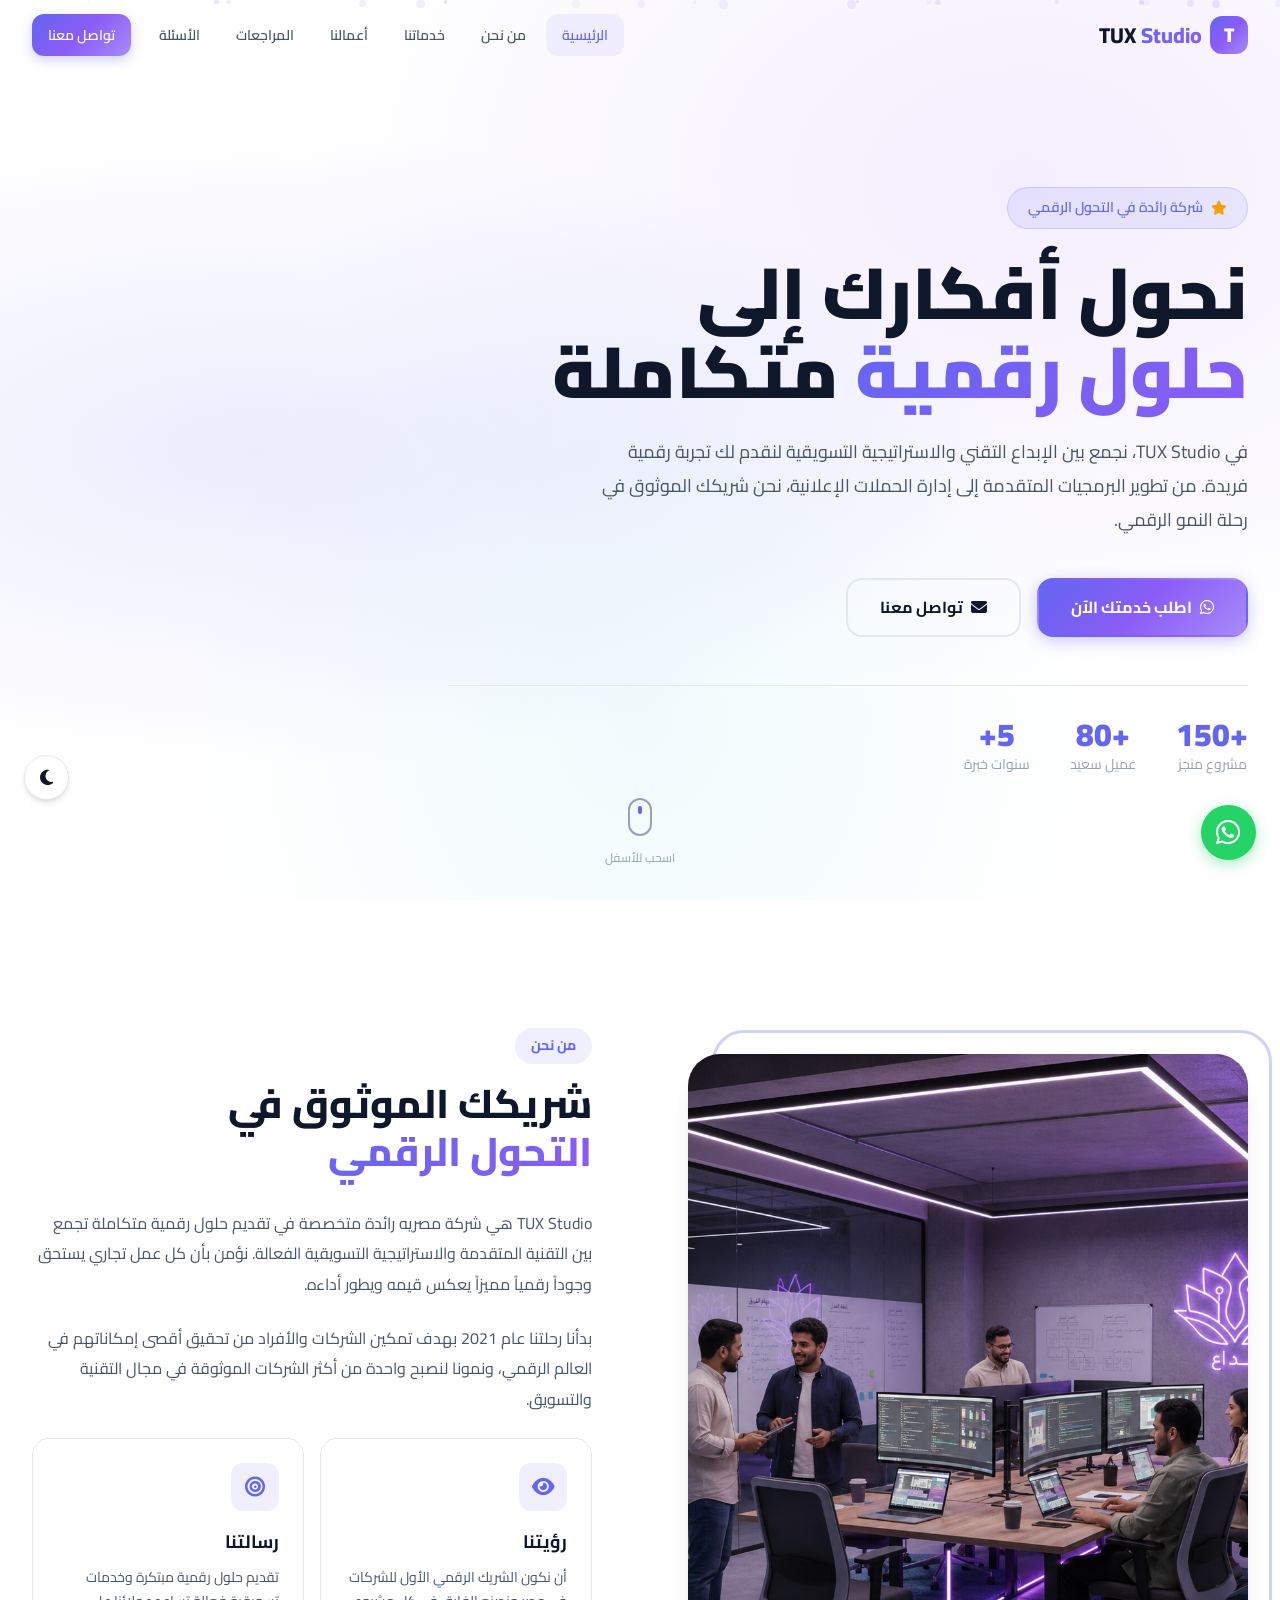
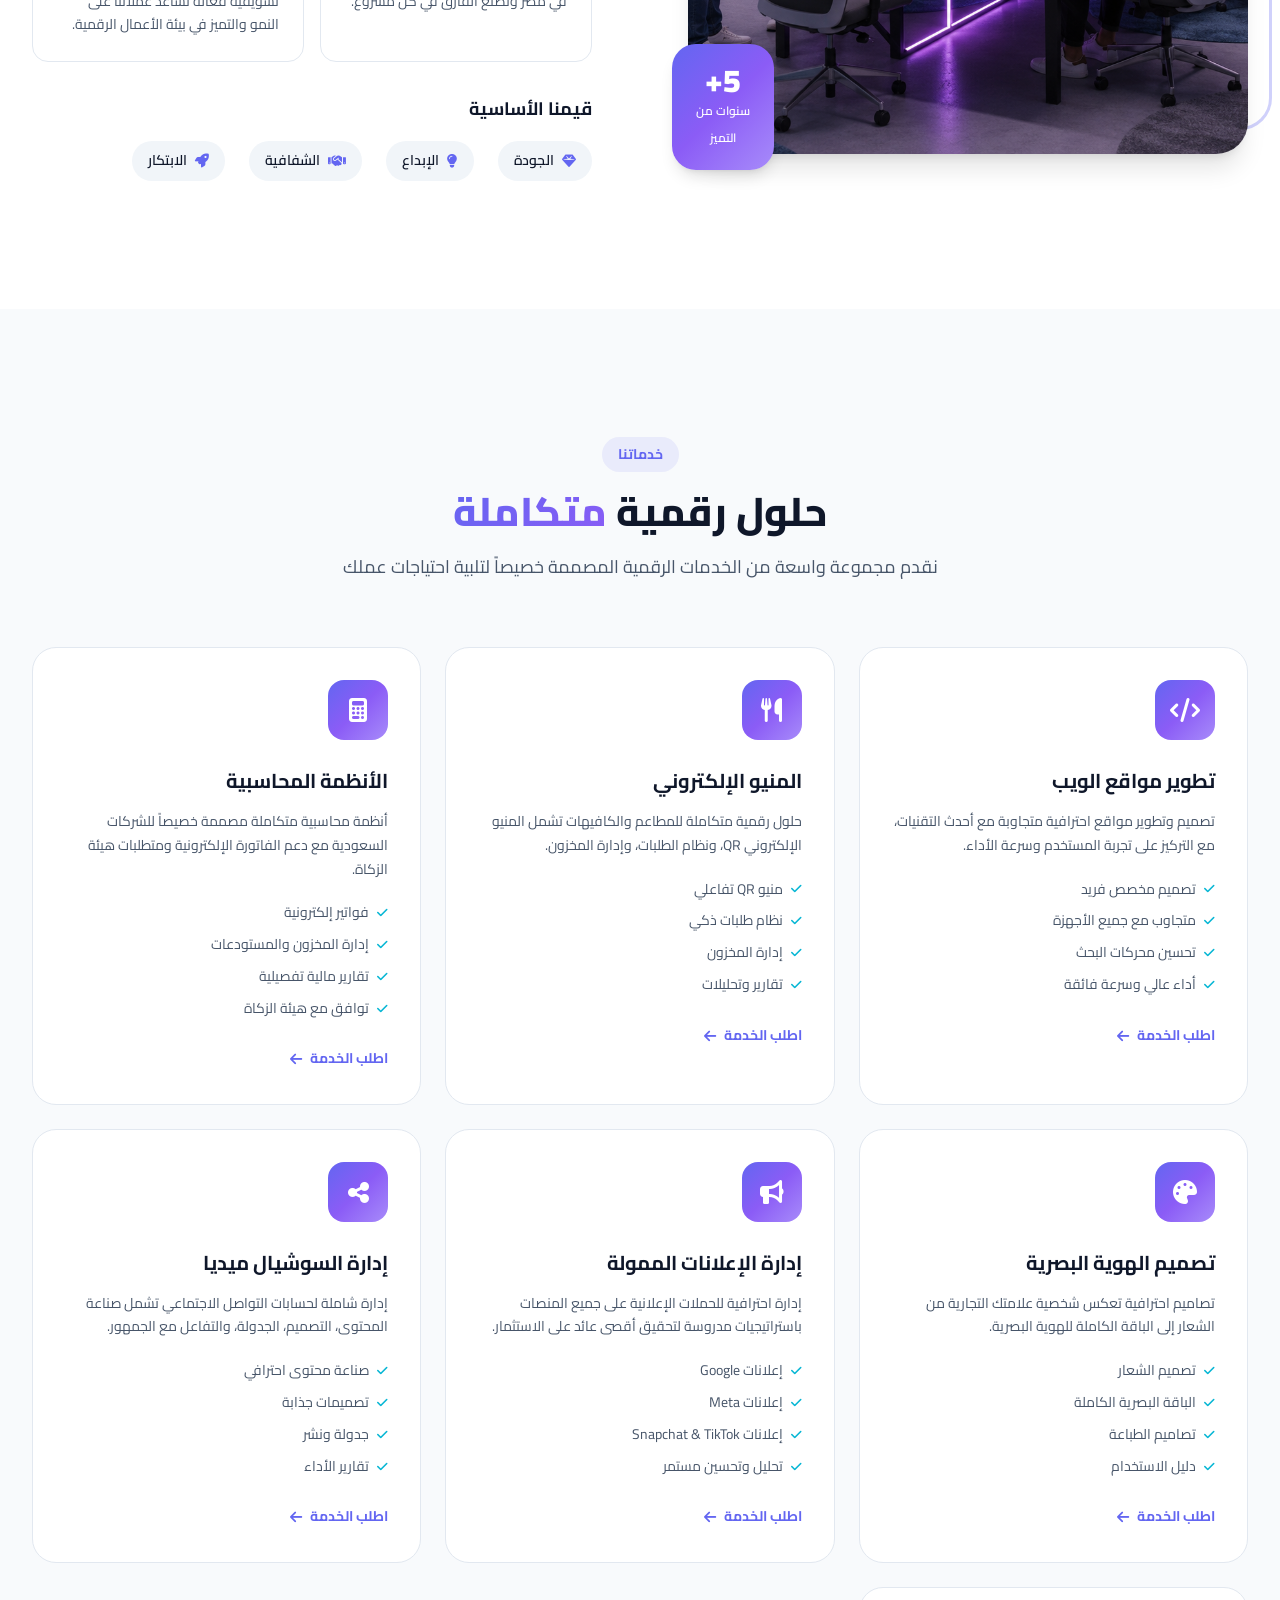
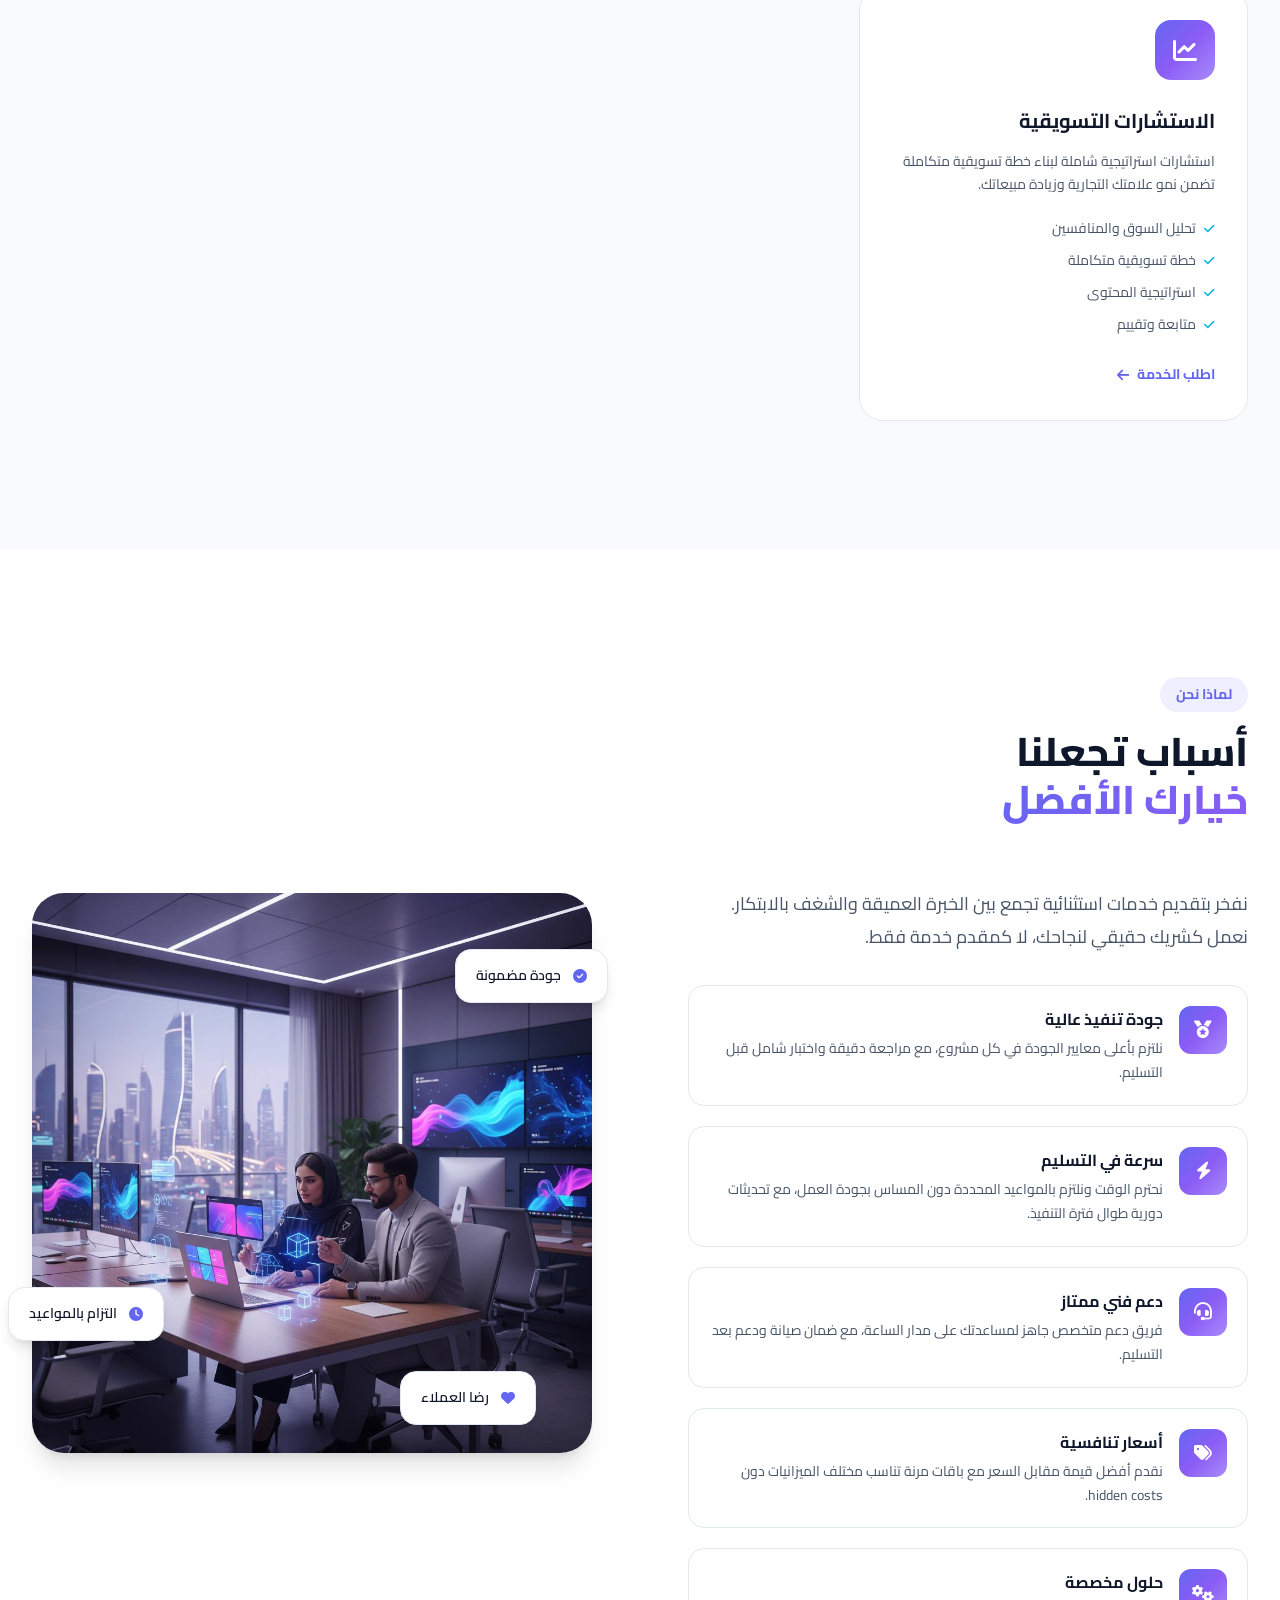
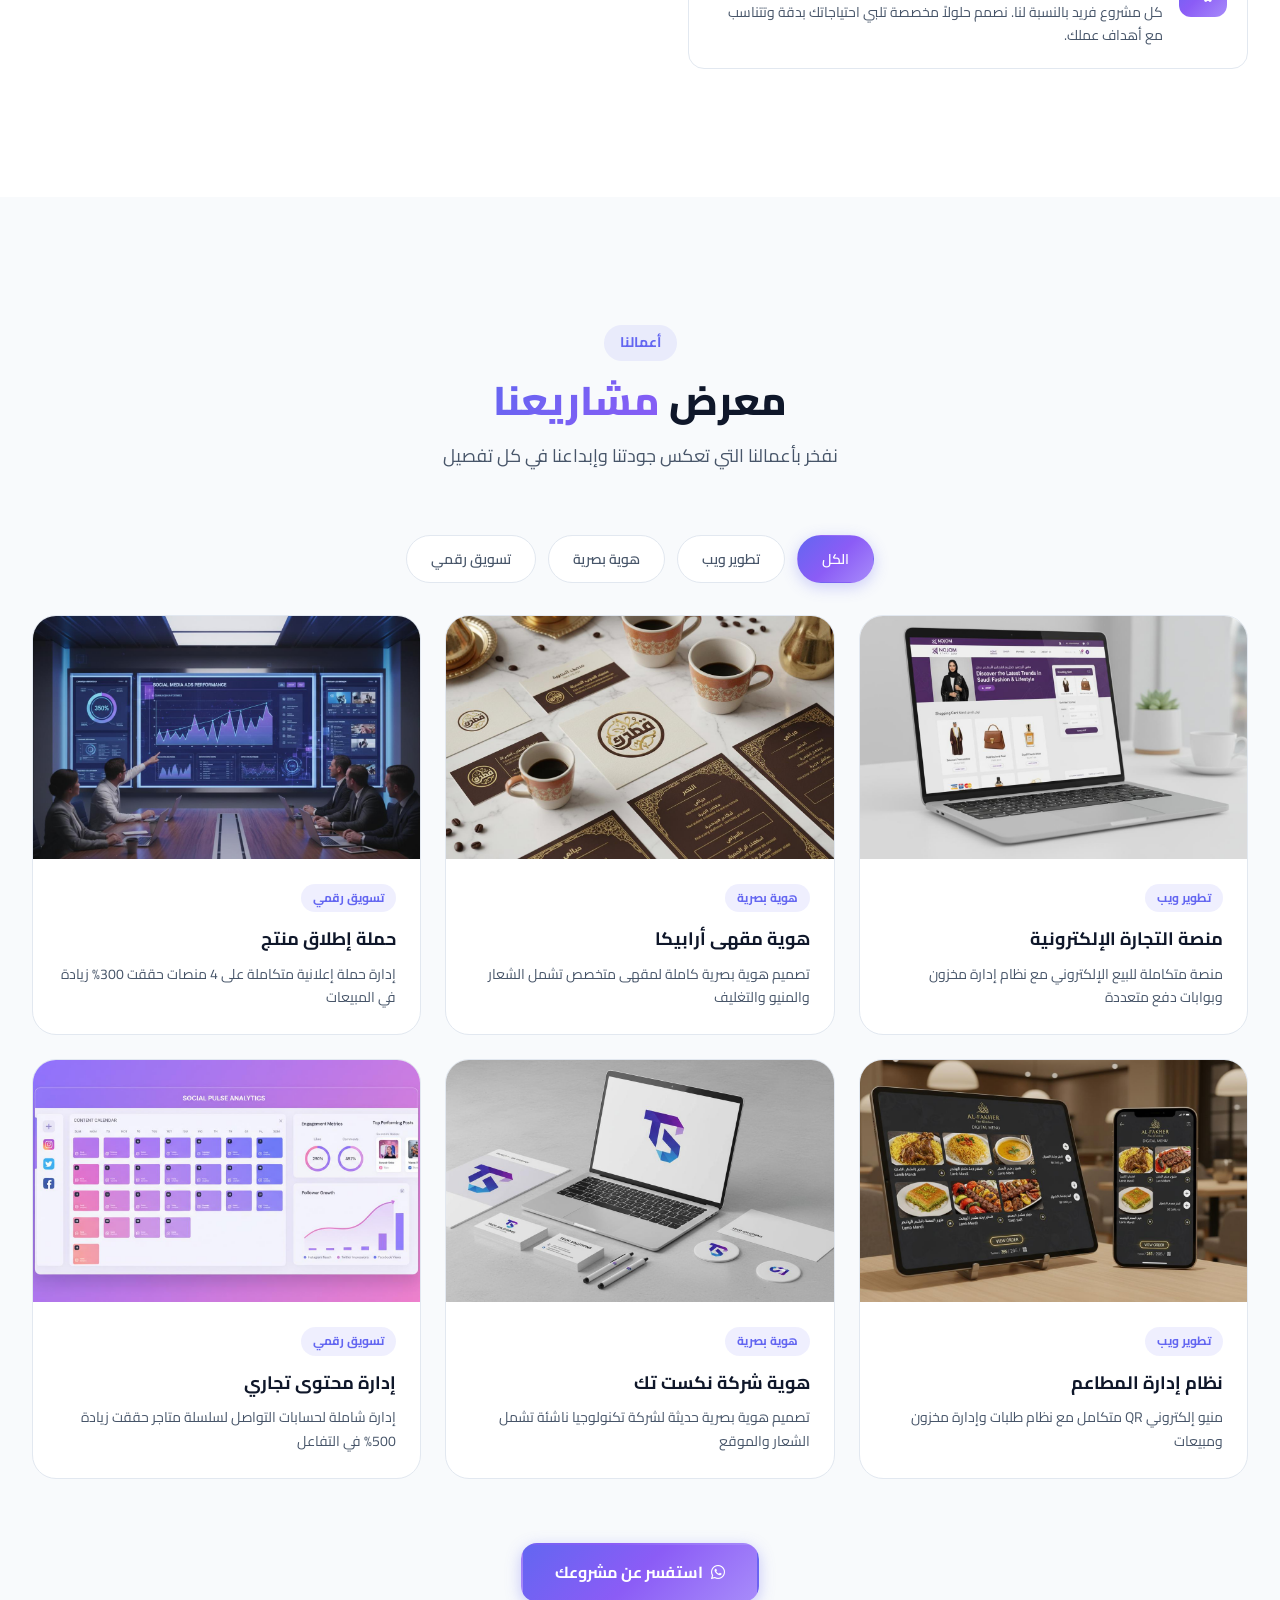
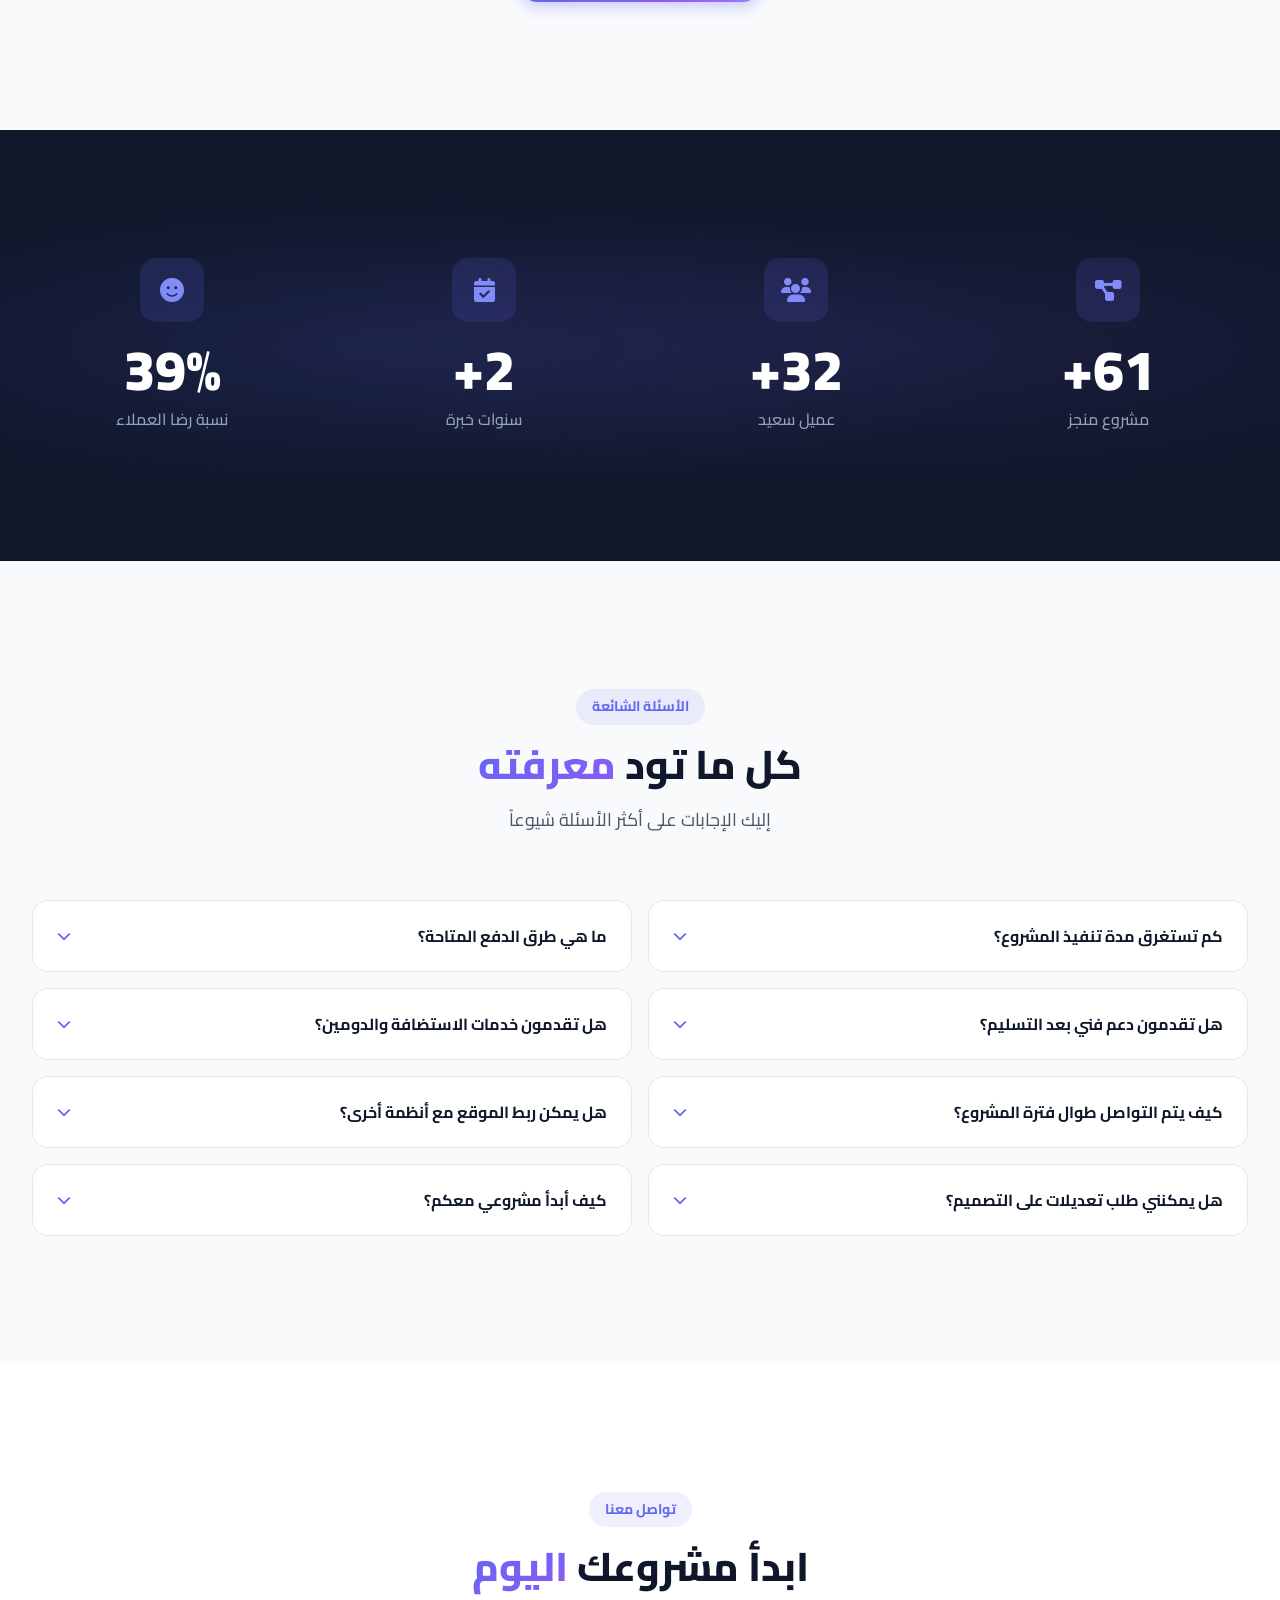
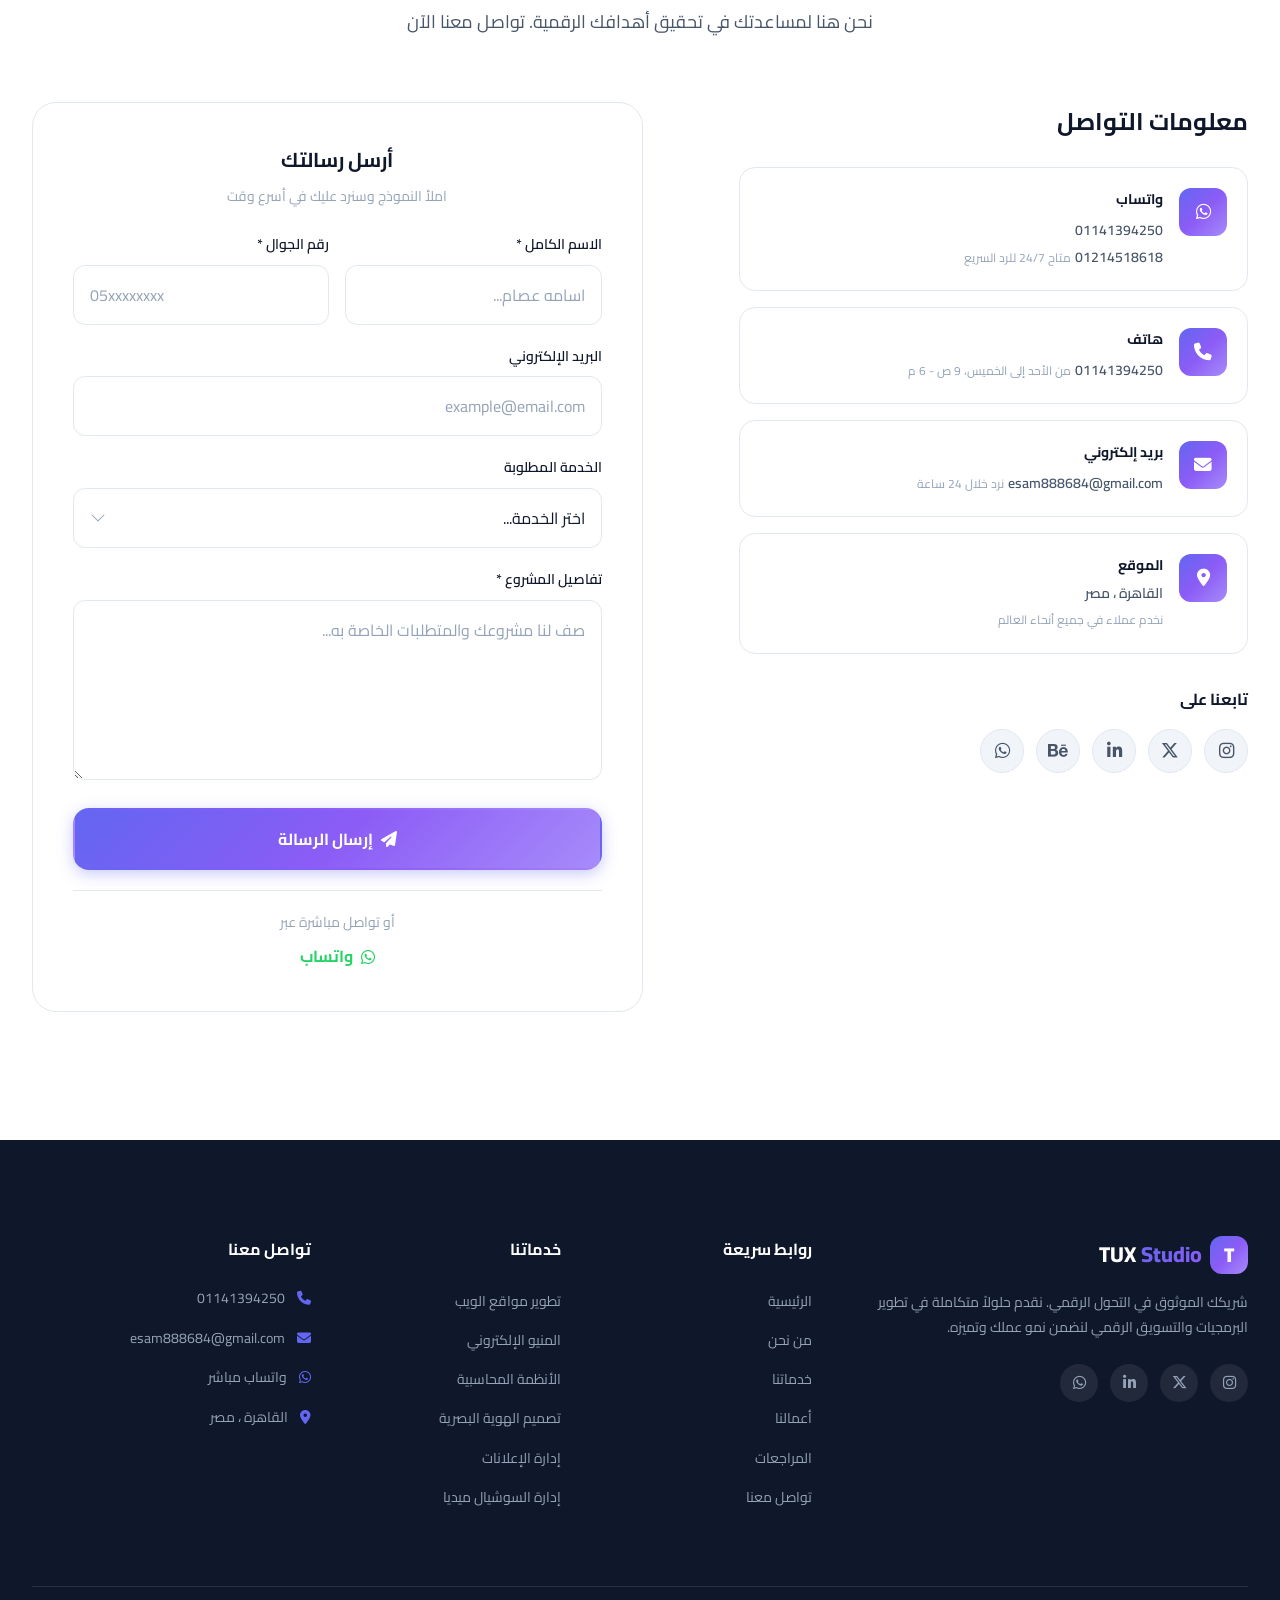
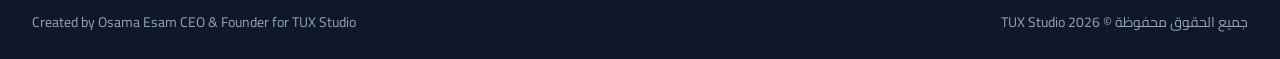
==== commit 2fbd0c2f: "Update index.html" ====
--- a/index.html
+++ b/index.html
@@ -861,7 +861,7 @@
                             </div>
                             <div class="contact-card-content">
                                 <h4>هاتف</h4>
-                                <a href="tel:+966501234567">01214518615</a>
+                                <a href="tel:+01141394250">01141394250</a>
                                 <span>من الأحد إلى الخميس، 9 ص - 6 م</span>
                             </div>
                         </div>
@@ -921,7 +921,7 @@
                         <div class="form-row">
                             <div class="form-group">
                                 <label for="name">الاسم الكامل *</label>
-                                <input type="text" id="name" name="name" required placeholder="محمد أحمد">
+                                <input type="text" id="name" name="name" required placeholder="اسامه عصام...">
                             </div>
                             <div class="form-group">
                                 <label for="phone">رقم الجوال *</label>
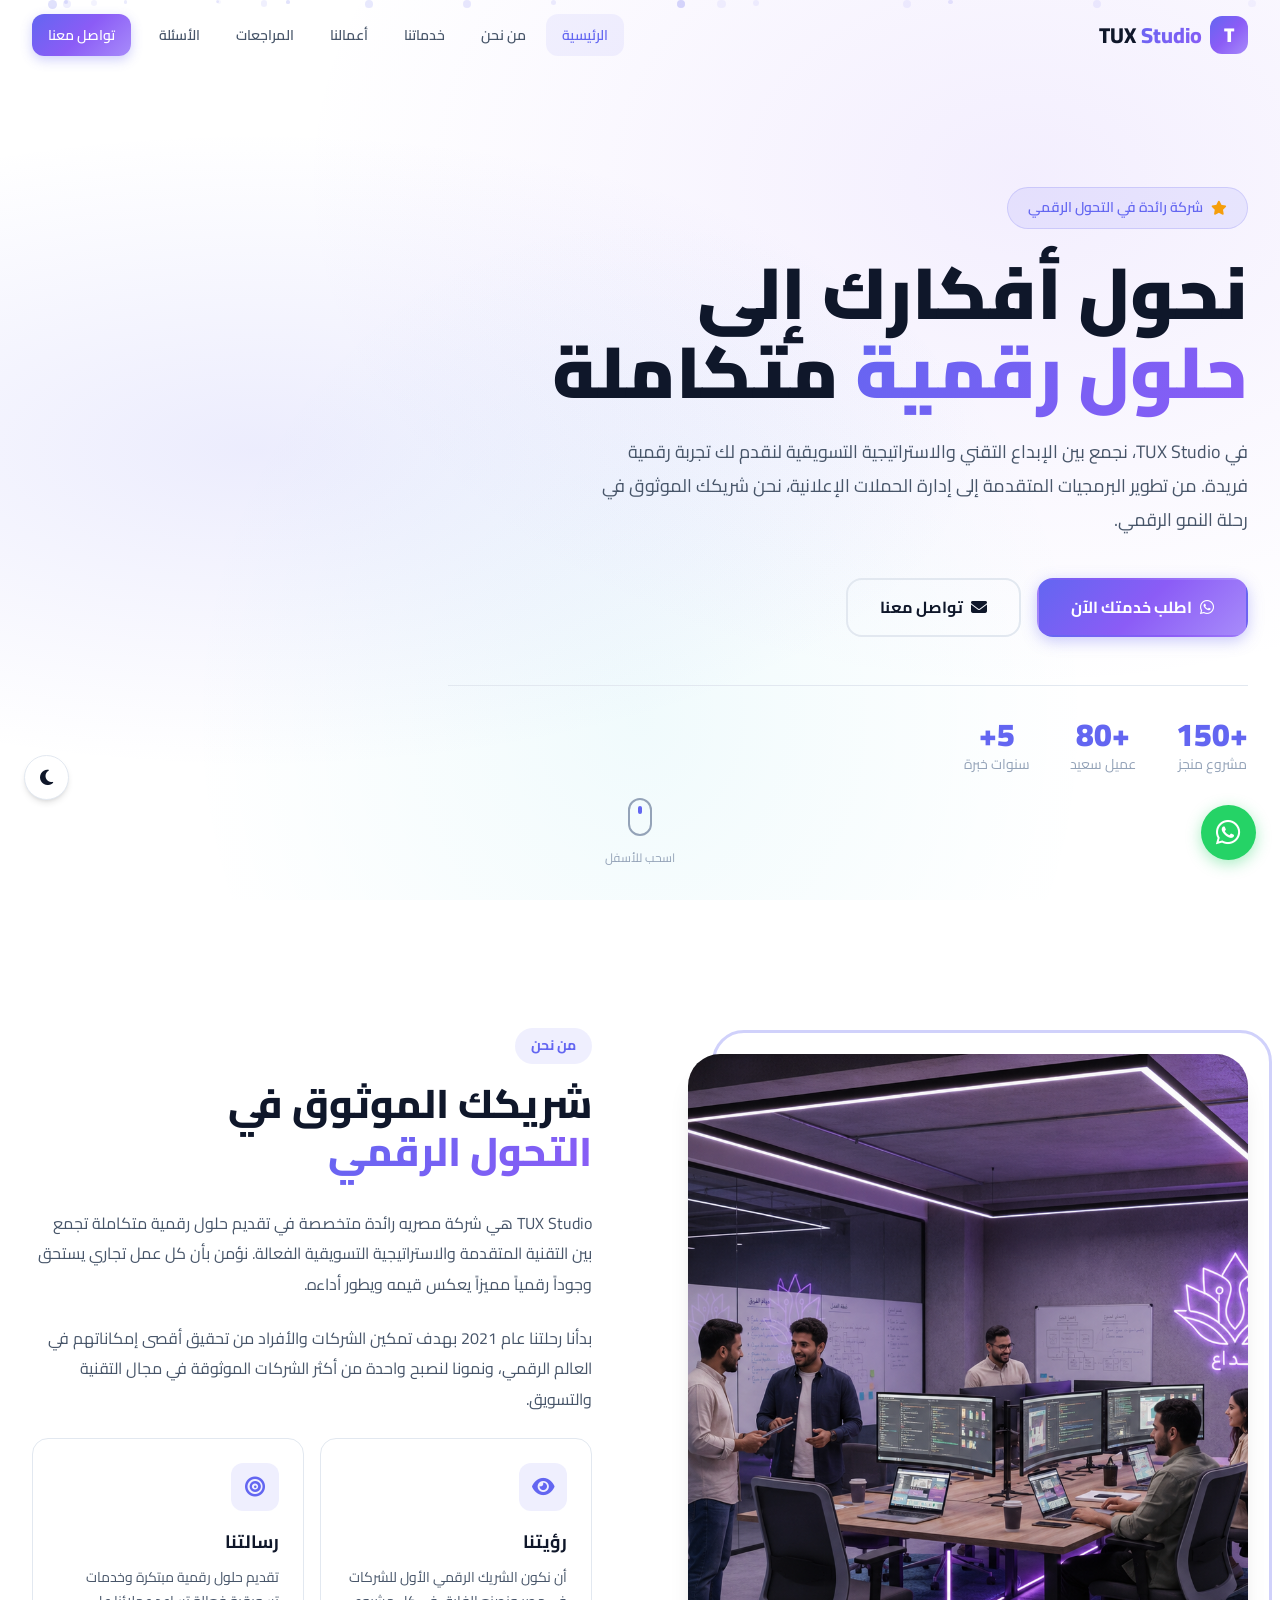
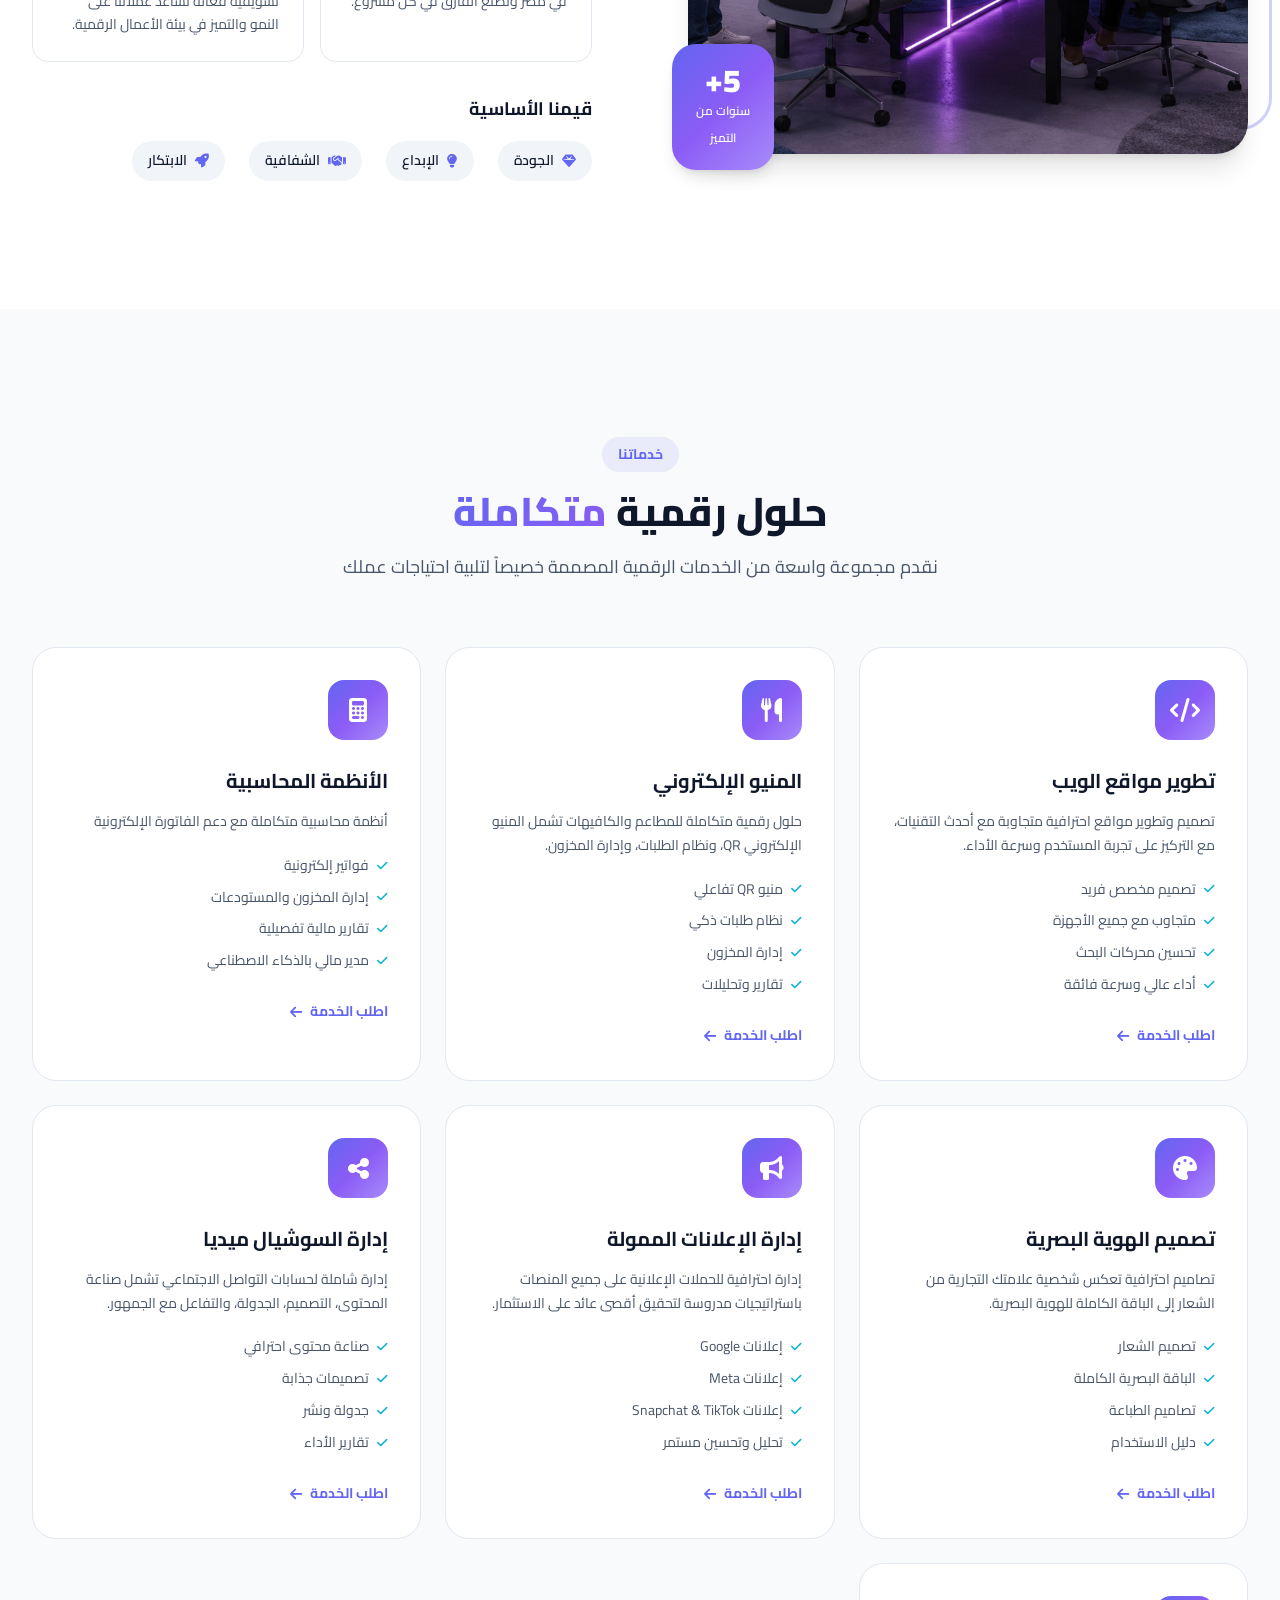
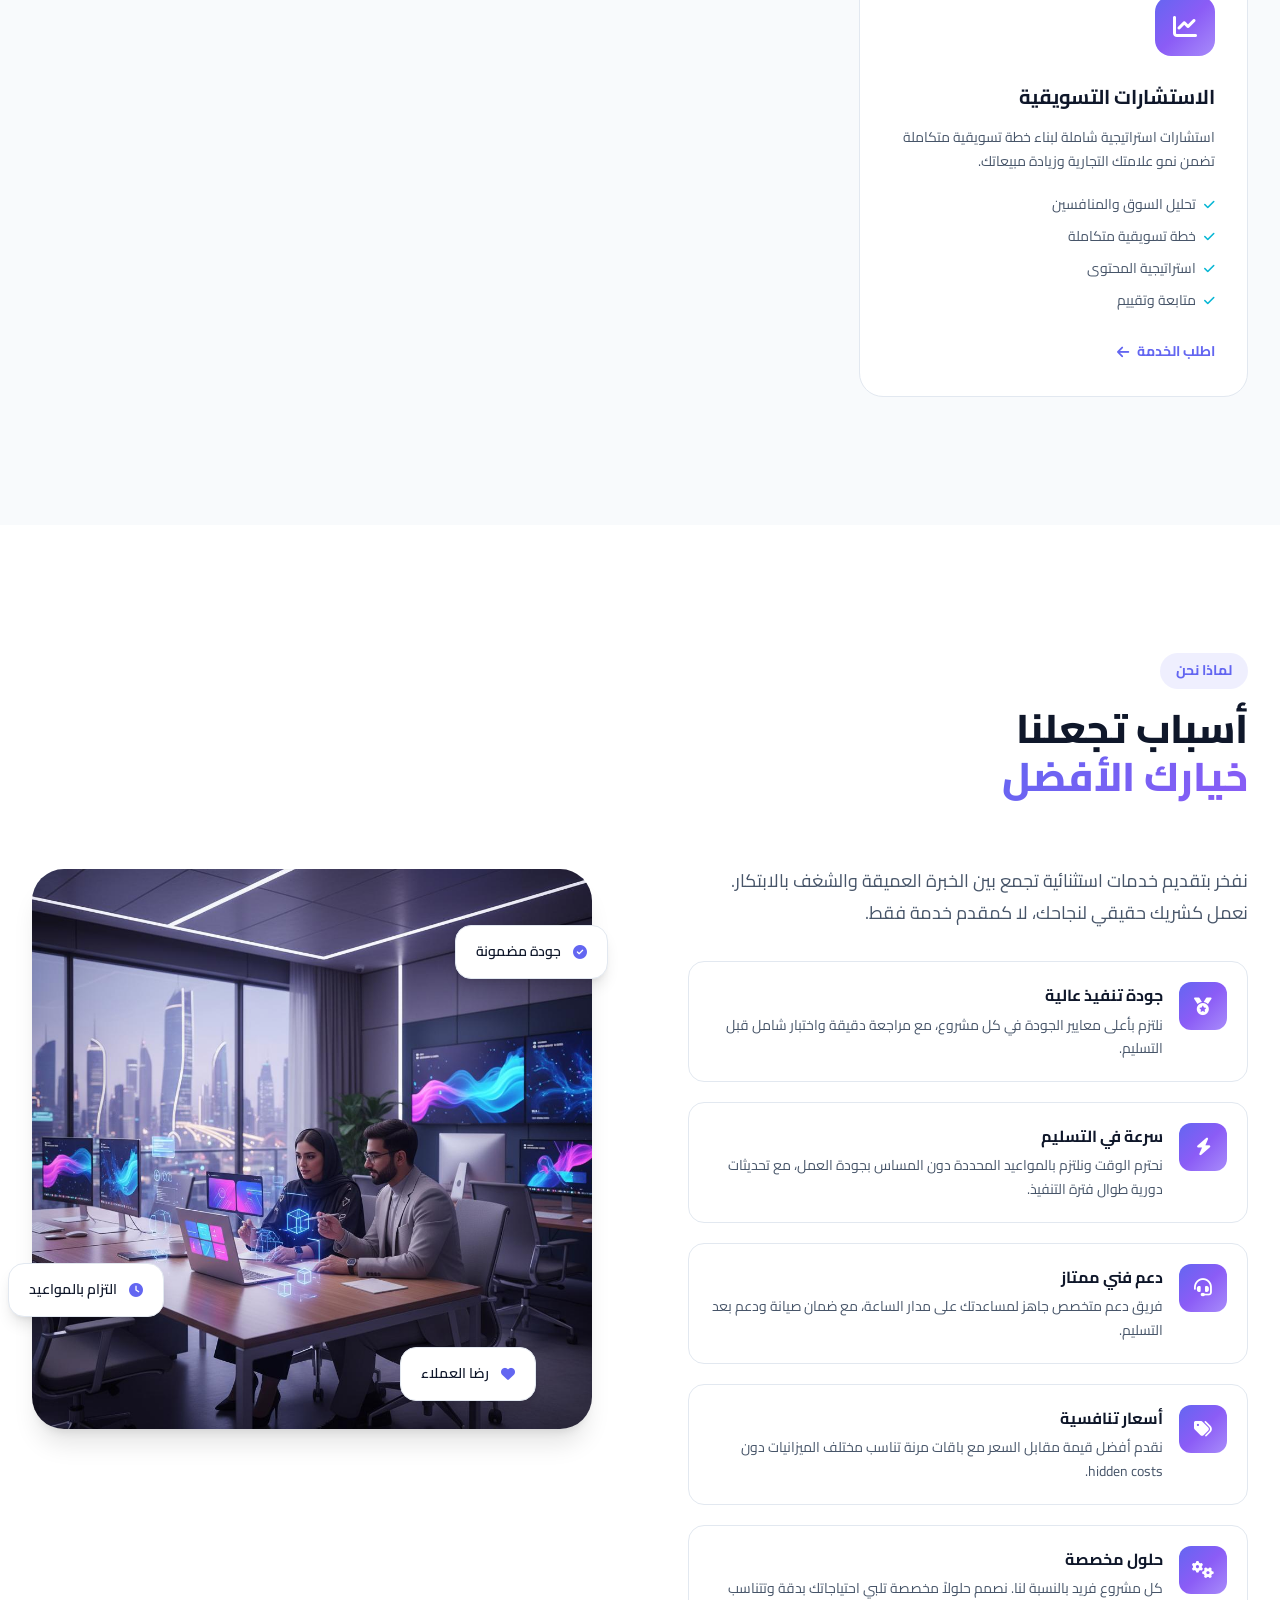
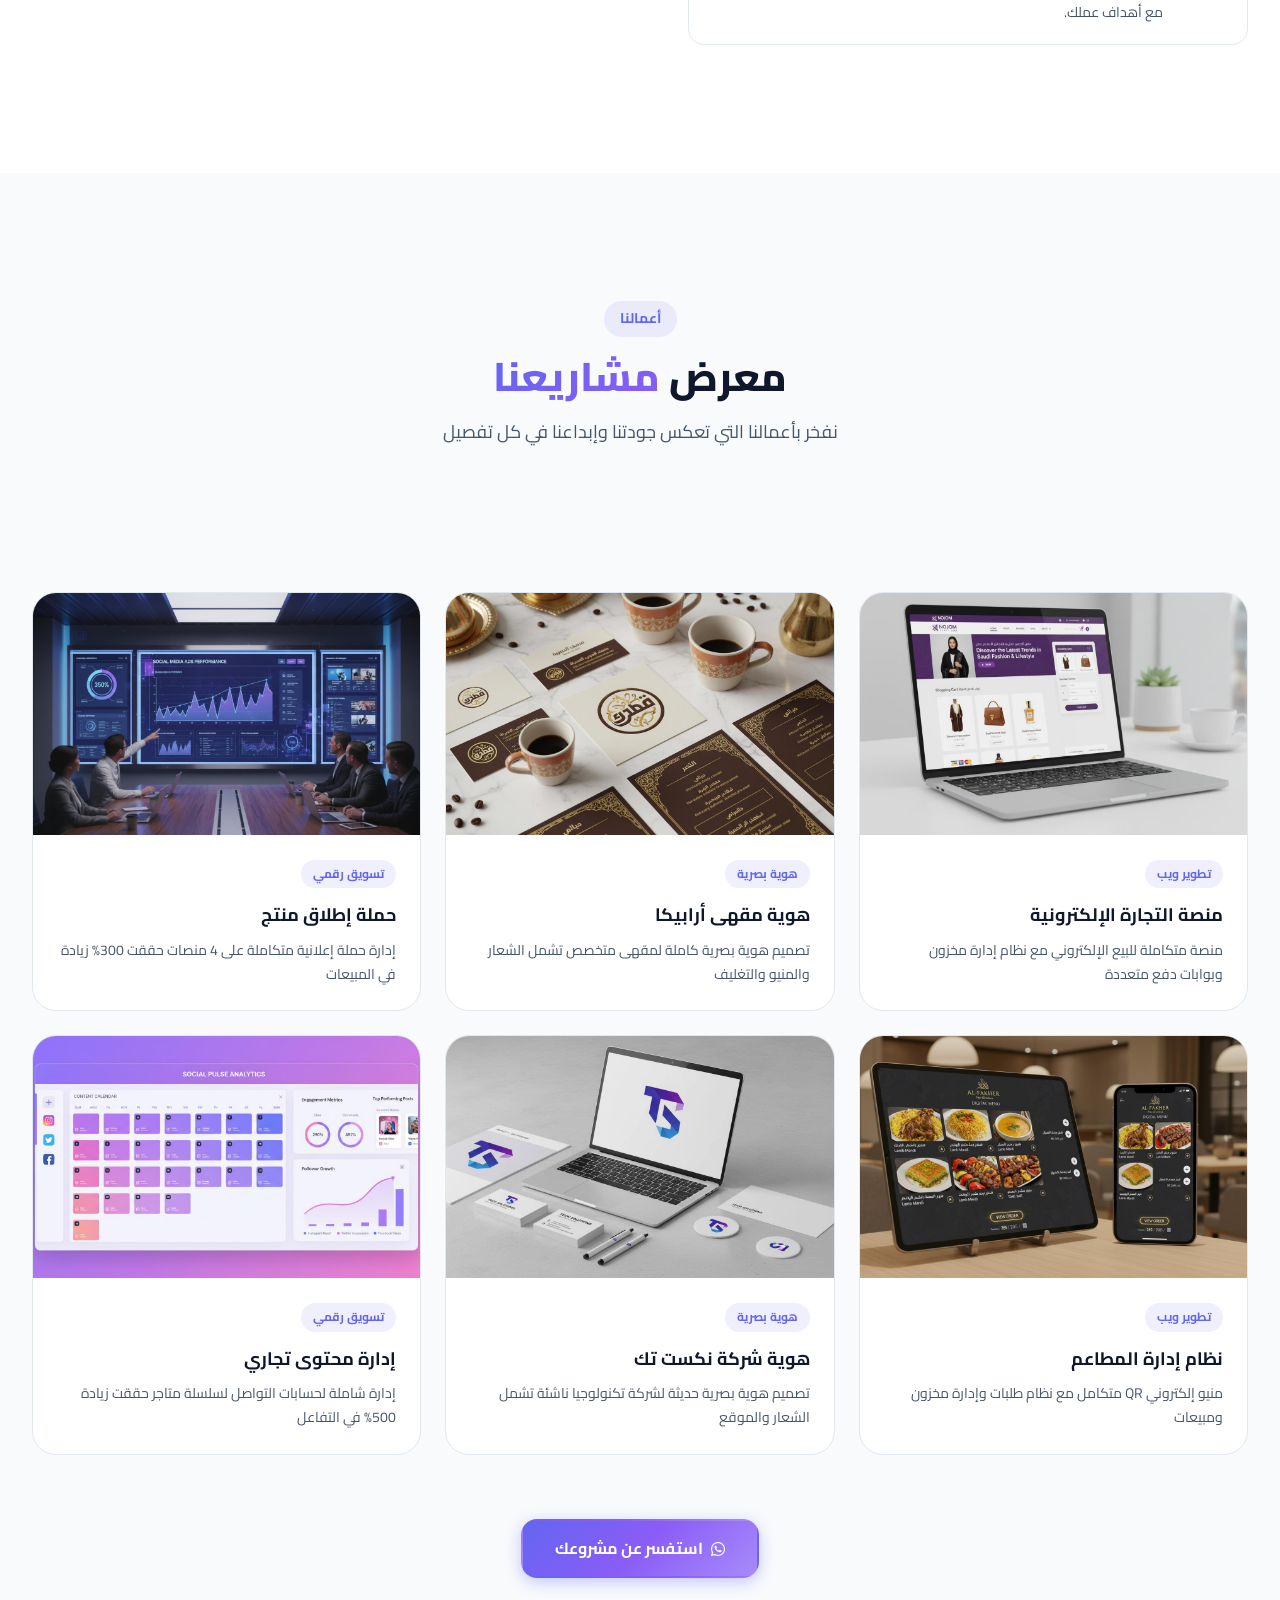
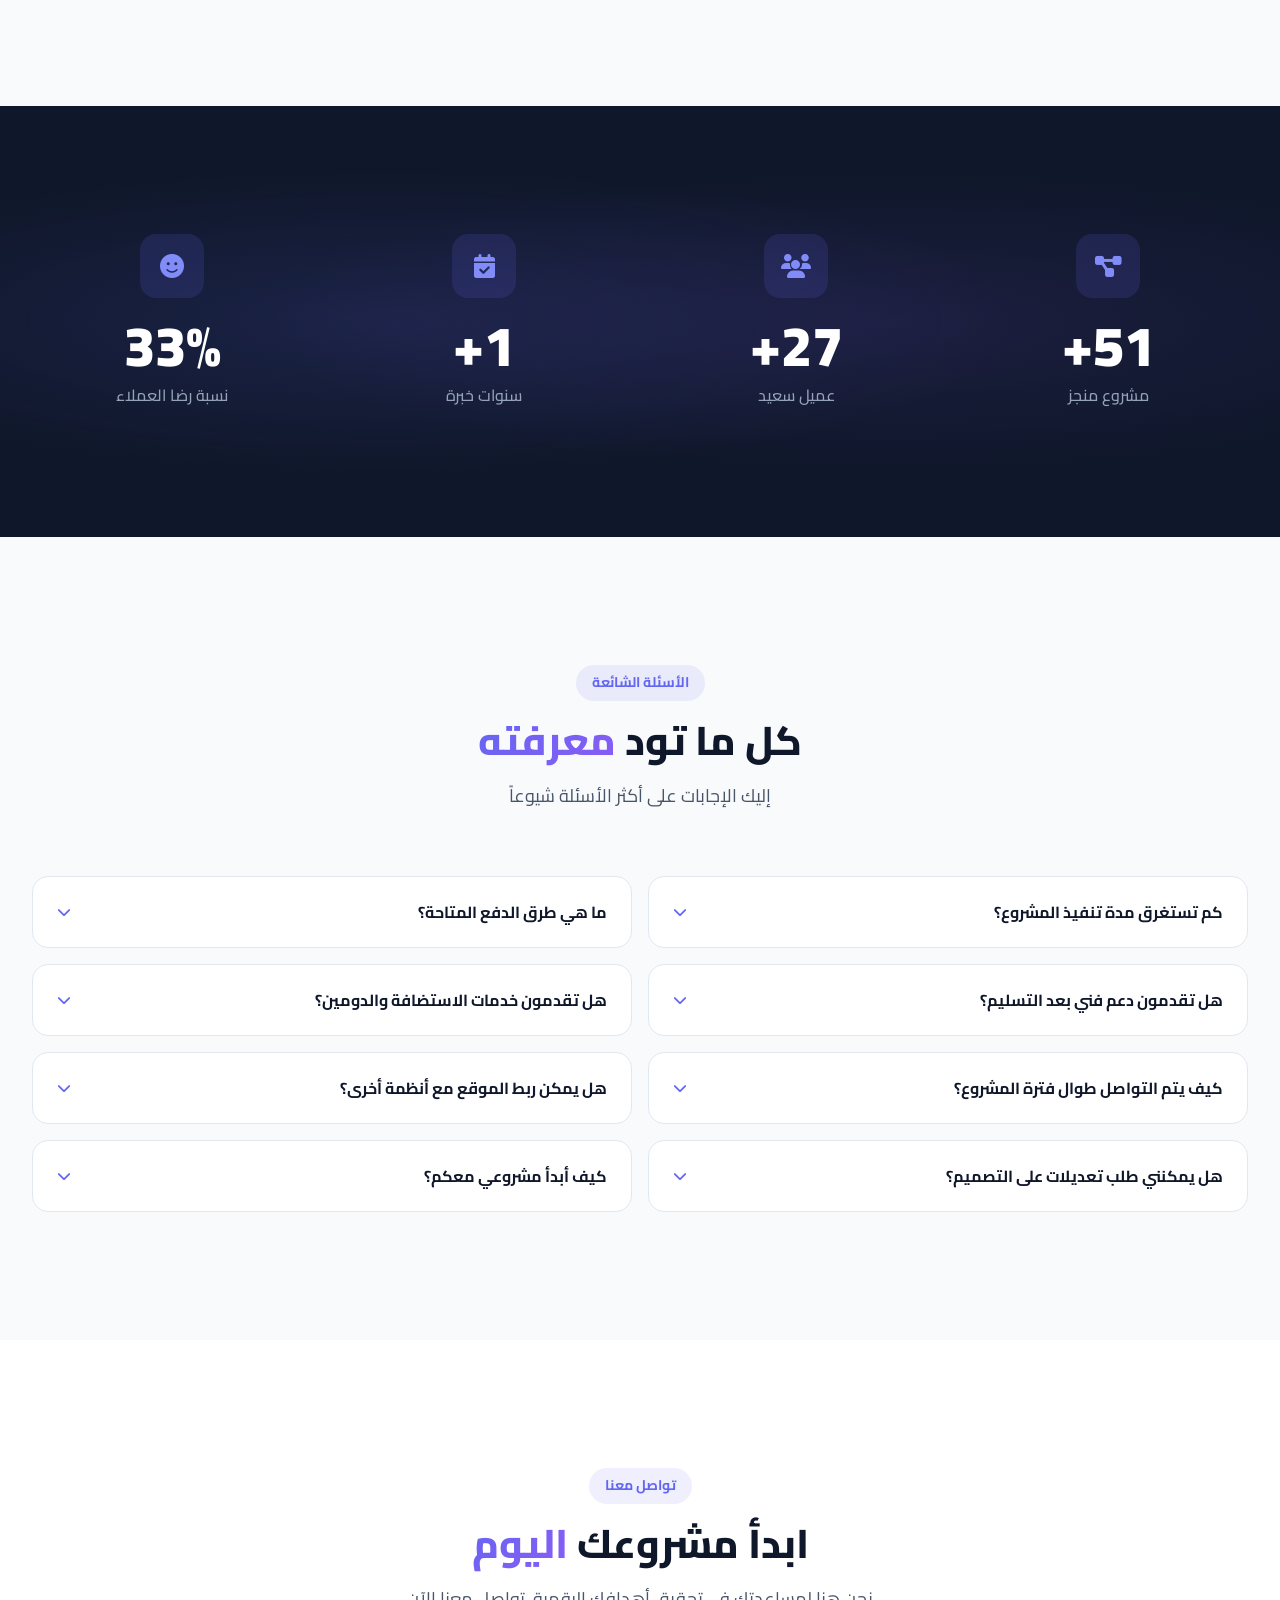
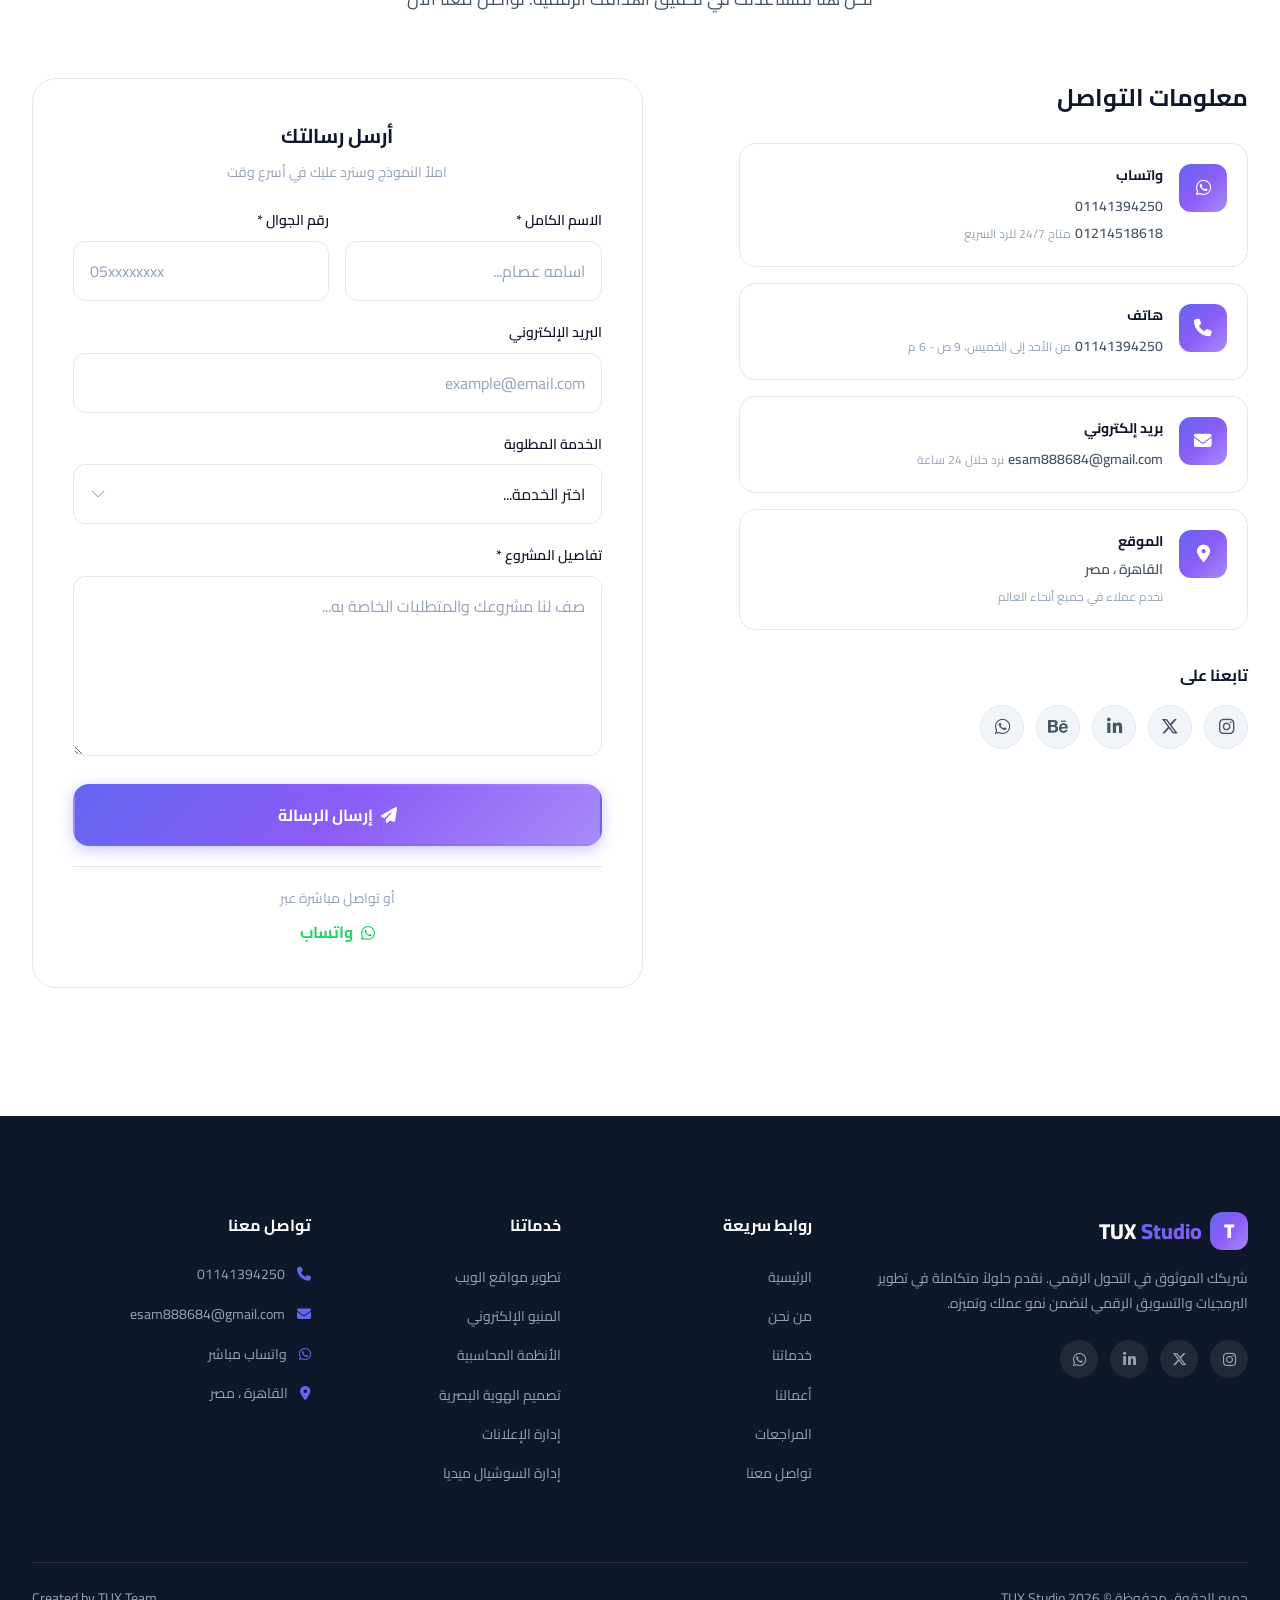
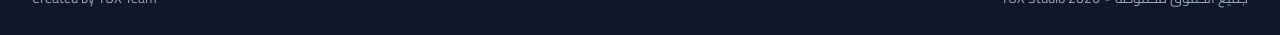
==== commit f63d588d: "Update index.html" ====
--- a/index.html
+++ b/index.html
@@ -303,12 +303,12 @@
                             <i class="fas fa-calculator"></i>
                         </div>
                         <h3 class="service-title">الأنظمة المحاسبية</h3>
-                        <p class="service-description">أنظمة محاسبية متكاملة مصممة خصيصاً للشركات السعودية مع دعم الفاتورة الإلكترونية ومتطلبات هيئة الزكاة.</p>
+                        <p class="service-description">أنظمة محاسبية متكاملة مع دعم الفاتورة الإلكترونية</p>
                         <ul class="service-features">
                             <li><i class="fas fa-check"></i>فواتير إلكترونية</li>
                             <li><i class="fas fa-check"></i>إدارة المخزون والمستودعات</li>
                             <li><i class="fas fa-check"></i>تقارير مالية تفصيلية</li>
-                            <li><i class="fas fa-check"></i>توافق مع هيئة الزكاة</li>
+                            <li><i class="fas fa-check"></i>مدير مالي بالذكاء الاصطناعي</li>
                         </ul>
                         <a href="https://wa.me/message/SJIDZYU2V2MTK1?text=مرحباً، أرغب في الاستفسار عن خدمة الأنظمة المحاسبية" class="service-link" target="_blank">
                             اطلب الخدمة <i class="fas fa-arrow-left"></i>
@@ -1048,7 +1048,7 @@
                 <p class="copyright">
                     جميع الحقوق محفوظة &copy; <span id="currentYear">2026</span> TUX Studio
                 </p>
-                <p class="footer-credit">Created by Osama Esam CEO & Founder for TUX Studio</p>
+                <p class="footer-credit">Created by TUX Team</p>
             </div>
         </div>
     </footer>
